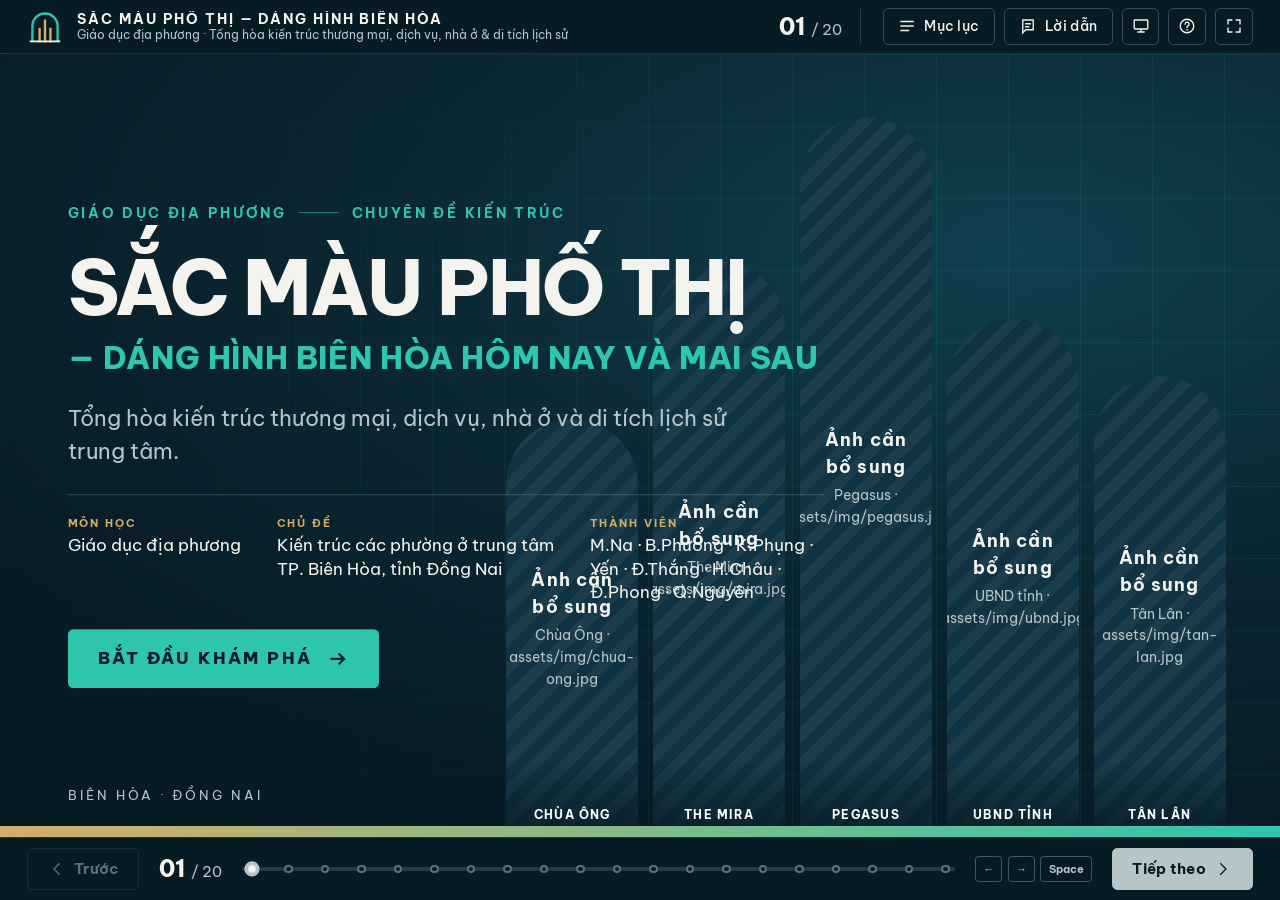
==== index.html @ 48330ce1 "Add files via upload" ====
<!DOCTYPE html>
<html lang="vi">
<head>
  <meta charset="utf-8">
  <meta name="viewport" content="width=device-width, initial-scale=1, viewport-fit=cover">
  <title>SẮC MÀU PHỐ THỊ — DÁNG HÌNH BIÊN HÒA HÔM NAY VÀ MAI SAU</title>
  <meta name="description" content="Bài thuyết trình môn Giáo dục địa phương: Sắc màu phố thị - Dáng hình Biên Hòa hôm nay và mai sau. Tổng hòa kiến trúc thương mại, dịch vụ, nhà ở và di tích lịch sử trung tâm thành phố Biên Hòa, tỉnh Đồng Nai.">
  <meta name="theme-color" content="#071B25">
  <link rel="icon" href="data:image/svg+xml,%3Csvg xmlns='http://www.w3.org/2000/svg' viewBox='0 0 32 32'%3E%3Crect width='32' height='32' fill='%23071B25'/%3E%3Cpath d='M6 28V15a10 10 0 0 1 20 0v13' fill='none' stroke='%232FC6AE' stroke-width='2.4'/%3E%3Cpath d='M12 28V17M16 28V11M20 28V17' stroke='%23D5AE68' stroke-width='2.4'/%3E%3C/svg%3E">
  <link rel="preconnect" href="https://fonts.googleapis.com">
  <link rel="preconnect" href="https://fonts.gstatic.com" crossorigin>
  <link href="https://fonts.googleapis.com/css2?family=Be+Vietnam+Pro:ital,wght@0,400;0,500;0,700;0,800;1,400;1,500&family=Playfair+Display:ital,wght@0,500;0,700;1,500&display=swap" rel="stylesheet">
  <link rel="stylesheet" href="assets/fonts/fonts.css">
  <link rel="stylesheet" href="style.css">
</head>
<body>

  <!-- ============ 1. THANH ĐIỀU HƯỚNG PHÍA TRÊN ============ -->
  <header class="topbar" id="topbar">
    <div class="brand">
      <svg class="logo" viewBox="0 0 40 40" aria-hidden="true">
        <path d="M6 36V19a14 14 0 0 1 28 0v17" fill="none" stroke="#2FC6AE" stroke-width="2.6"/>
        <path d="M14 36V22M20 36V13M26 36V22" stroke="#D5AE68" stroke-width="2.6" stroke-linecap="square"/>
        <path d="M3 36h34" stroke="#F4F3ED" stroke-width="2"/>
      </svg>
      <div class="brand-text">
        <strong>SẮC MÀU PHỐ THỊ — DÁNG HÌNH BIÊN HÒA</strong>
        <span>Giáo dục địa phương · Tổng hòa kiến trúc thương mại, dịch vụ, nhà ở &amp; di tích lịch sử</span>
      </div>
    </div>
    <div class="top-actions">
      <div class="counter counter-top" aria-hidden="true"><b data-cur>01</b><span>/ <i data-total>20</i></span></div>
      <button class="btn" id="btnToc" type="button" aria-haspopup="dialog" data-tip="Mục lục (T)">
        <svg viewBox="0 0 24 24" aria-hidden="true"><path d="M4 6h16M4 12h16M4 18h10"/></svg><span class="lbl">Mục lục</span>
      </button>
      <button class="btn" id="btnNotes" type="button" aria-pressed="false" data-tip="Lời dẫn thuyết trình (N)">
        <svg viewBox="0 0 24 24" aria-hidden="true"><path d="M5 4h14v13H9l-4 4z"/><path d="M9 9h6M9 13h4"/></svg><span class="lbl">Lời dẫn</span>
      </button>
      <button class="btn icon" id="btnPresenter" type="button" data-tip="Cửa sổ người thuyết trình (P)" aria-label="Mở cửa sổ người thuyết trình">
        <svg viewBox="0 0 24 24" aria-hidden="true"><rect x="3" y="4" width="18" height="12" rx="1"/><path d="M8 20h8M12 16v4"/></svg>
      </button>
      <button class="btn icon" id="btnHelp" type="button" data-tip="Phím tắt (?)" aria-label="Hướng dẫn phím tắt">
        <svg viewBox="0 0 24 24" aria-hidden="true"><circle cx="12" cy="12" r="9"/><path d="M9.5 9.5a2.6 2.6 0 1 1 3.6 2.4c-.8.4-1.1.9-1.1 1.8M12 17v.01"/></svg>
      </button>
      <button class="btn icon primary-ghost" id="btnFs" type="button" data-tip="Toàn màn hình (F)" aria-label="Bật / tắt toàn màn hình">
        <svg class="i-enter" viewBox="0 0 24 24" aria-hidden="true"><path d="M4 9V4h5M20 9V4h-5M4 15v5h5M20 15v5h-5"/></svg>
        <svg class="i-exit" viewBox="0 0 24 24" aria-hidden="true"><path d="M9 4v5H4M15 4v5h5M9 20v-5H4M15 20v-5h5"/></svg>
      </button>
    </div>
  </header>

  <!-- ============ 2. KHU VỰC TRÌNH CHIẾU TRUNG TÂM ============ -->
  <main class="stage-wrap" id="stageWrap">
    <div class="stage" id="stage" aria-live="off"></div>

    <!-- Bảng lời dẫn (thu gọn / mở) -->
    <aside class="notes" id="notes" aria-label="Lời dẫn thuyết trình" aria-hidden="true">
      <div class="notes-head">
        <b>Lời dẫn thuyết trình</b>
        <span class="notes-slide" id="notesSlide"></span>
        <button class="btn icon sm" id="notesClose" type="button" aria-label="Thu gọn lời dẫn" data-tip="Thu gọn (N)">
          <svg viewBox="0 0 24 24" aria-hidden="true"><path d="M6 9l6 6 6-6"/></svg>
        </button>
      </div>
      <div class="notes-body" id="notesBody"></div>
    </aside>

    <div class="toast" id="toast" role="status" aria-live="polite"></div>
  </main>

  <!-- ============ 3. KHU VỰC ĐIỀU KHIỂN ============ -->
  <footer class="controls" id="controls">
    <button class="btn nav" id="btnPrev" type="button" data-tip="Slide trước (←)">
      <svg viewBox="0 0 24 24" aria-hidden="true"><path d="M15 5l-7 7 7 7"/></svg><span class="lbl">Trước</span>
    </button>
    <div class="counter" aria-label="Vị trí slide"><b data-cur>01</b><span>/ <i data-total>20</i></span></div>
    <div class="progress" id="progress" role="progressbar" aria-valuemin="1" aria-valuemax="20" aria-valuenow="1">
      <div class="track"><div class="fill" id="progFill"></div></div>
      <div class="ticks" id="ticks"></div>
    </div>
    <div class="hints" aria-hidden="true">
      <kbd>←</kbd><kbd>→</kbd><kbd>Space</kbd><i></i><kbd>F</kbd><kbd>T</kbd><kbd>N</kbd>
    </div>
    <button class="btn nav primary" id="btnNext" type="button" data-tip="Slide tiếp theo (→ / Space)">
      <span class="lbl">Tiếp theo</span><svg viewBox="0 0 24 24" aria-hidden="true"><path d="M9 5l7 7-7 7"/></svg>
    </button>
  </footer>

  <!-- Mục lục -->
  <div class="overlay" id="tocOverlay" hidden>
    <div class="scrim" data-close></div>
    <nav class="drawer" role="dialog" aria-modal="true" aria-label="Mục lục slide">
      <div class="drawer-head">
        <div><small>Mục lục</small><b>Chọn slide để chuyển ngay</b></div>
        <button class="btn icon" type="button" data-close aria-label="Đóng mục lục"><svg viewBox="0 0 24 24" aria-hidden="true"><path d="M6 6l12 12M18 6L6 18"/></svg></button>
      </div>
      <div class="drawer-body" id="tocBody"></div>
    </nav>
  </div>

  <!-- Hướng dẫn phím tắt -->
  <div class="overlay center" id="helpOverlay" hidden>
    <div class="scrim" data-close></div>
    <div class="modal" role="dialog" aria-modal="true" aria-label="Phím tắt">
      <div class="drawer-head">
        <div><small>Hướng dẫn</small><b>Phím tắt &amp; thao tác</b></div>
        <button class="btn icon" type="button" data-close aria-label="Đóng"><svg viewBox="0 0 24 24" aria-hidden="true"><path d="M6 6l12 12M18 6L6 18"/></svg></button>
      </div>
      <dl class="keys">
        <div><dt><kbd>→</kbd> <kbd>Space</kbd> <kbd>PgDn</kbd></dt><dd>Slide tiếp theo</dd></div>
        <div><dt><kbd>←</kbd> <kbd>PgUp</kbd></dt><dd>Slide trước</dd></div>
        <div><dt><kbd>Home</kbd> / <kbd>End</kbd></dt><dd>Về slide đầu / đến slide cuối</dd></div>
        <div><dt><kbd>F</kbd></dt><dd>Bật / tắt toàn màn hình</dd></div>
        <div><dt><kbd>T</kbd></dt><dd>Mở mục lục</dd></div>
        <div><dt><kbd>N</kbd></dt><dd>Mở / thu gọn lời dẫn thuyết trình</dd></div>
        <div><dt><kbd>P</kbd></dt><dd>Cửa sổ người thuyết trình (màn hình phụ)</dd></div>
        <div><dt><kbd>M</kbd></dt><dd>Bật / tắt chế độ giảm chuyển động</dd></div>
        <div><dt><kbd>?</kbd></dt><dd>Mở bảng này</dd></div>
        <div><dt><kbd>Esc</kbd></dt><dd>Đóng mục lục / hướng dẫn</dd></div>
      </dl>
      <p class="modal-note">Trên điện thoại: vuốt ngang để đổi slide. Các phím tắt không hoạt động khi bạn đang nhập vào ô nhập liệu.</p>
    </div>
  </div>

  <noscript><p style="padding:4rem;color:#F4F3ED">Website trình chiếu cần bật JavaScript để hoạt động.</p></noscript>
  <script src="script.js"></script>
</body>
</html>
---- style.css ----
/* ==========================================================================
   BIÊN HÒA — DẤU ẤN KIẾN TRÚC VÀ THỜI GIAN
   Giao diện & chuyển động. Đơn vị chính: rem. 1rem = 10px ở khung 1920×1080,
   html font-size co giãn theo viewport nên bố cục luôn đồng dạng.
   ========================================================================== */

@import url('assets/fonts/fonts.css');

:root{
  /* Bảng màu */
  --ink:#071B25; --deep:#0B2732; --teal:#2FC6AE; --brass:#D5AE68; --ivory:#F4F3ED; --mist:#B8C5C8;
  --maroon:#7C2D2B; --paper:#EFE6D0;
  /* Chuyển động: thông số dùng chung toàn site */
  --t-hover:180ms; --t-card:420ms; --t-title:560ms;
  --ease-out:cubic-bezier(.22,.8,.24,1);
  --ease-io:cubic-bezier(.65,0,.35,1);
  --ease-soft:cubic-bezier(.3,.7,.2,1);
  --font:'Be Vietnam Pro','Segoe UI',Roboto,'Helvetica Neue',Arial,sans-serif;
  --serif:'Playfair Display',Georgia,'Times New Roman',serif;
  --chrome-ac:var(--teal);
}

*,*::before,*::after{box-sizing:border-box;margin:0;padding:0}
html{font-size:clamp(9px, min(.5208vw, .926vh), 22px);height:100%;background:var(--ink);-webkit-text-size-adjust:100%}
html.m{font-size:clamp(8px,2.6vw,11px)}
body{height:100%;height:100dvh;overflow:hidden;background:var(--ink);color:var(--ivory);font-family:var(--font);
  font-size:2.2rem;line-height:1.5;-webkit-font-smoothing:antialiased;text-rendering:optimizeLegibility;
  display:grid;grid-template-rows:auto minmax(0,1fr) auto}
button{font:inherit;color:inherit;background:none;border:0;cursor:pointer}
ul{list-style:none}
svg{display:block}
:focus-visible{outline:.25rem solid var(--teal);outline-offset:.25rem}
::selection{background:var(--teal);color:var(--ink)}

/* ------------------------------------------------------------------ Nút */
.btn{display:inline-flex;align-items:center;gap:.9rem;height:4.2rem;padding:0 1.6rem;border:1px solid rgba(184,197,200,.28);
  border-radius:.6rem;font-size:1.6rem;font-weight:500;letter-spacing:.02em;position:relative;
  transition:background var(--t-hover) ease,border-color var(--t-hover) ease,color var(--t-hover) ease,transform var(--t-hover) var(--ease-out)}
.btn svg{width:2rem;height:2rem;fill:none;stroke:currentColor;stroke-width:1.8;stroke-linecap:square;stroke-linejoin:miter}
.btn:hover{background:rgba(47,198,174,.14);border-color:var(--teal);color:#fff}
.btn:active{transform:translateY(.1rem) scale(.98)}
.btn.icon{width:4.2rem;padding:0;justify-content:center}
.btn.sm{height:3.4rem;width:3.4rem}
.btn[aria-pressed="true"]{background:rgba(47,198,174,.2);border-color:var(--teal);color:#fff}
.btn.nav{height:4.6rem;padding:0 2.2rem;font-weight:700;font-size:1.7rem}
.btn.primary{background:var(--chrome-ac);border-color:var(--chrome-ac);color:var(--ink)}
.btn.primary:hover{background:#fff;border-color:#fff;color:var(--ink)}
.btn[aria-disabled="true"]{opacity:.38;pointer-events:none}
/* Tooltip */
.btn[data-tip]::after{content:attr(data-tip);position:absolute;z-index:60;left:50%;top:calc(100% + .9rem);transform:translate(-50%,.4rem);
  white-space:nowrap;padding:.6rem 1.1rem;border-radius:.4rem;background:var(--ivory);color:var(--ink);font-size:1.3rem;font-weight:500;
  opacity:0;pointer-events:none;transition:opacity var(--t-hover) ease,transform var(--t-hover) var(--ease-out)}
.btn[data-tip]:hover::after,.btn[data-tip]:focus-visible::after{opacity:1;transform:translate(-50%,0);transition-delay:.35s}
.controls .btn[data-tip]::after{top:auto;bottom:calc(100% + .9rem)}
.btn:active::after{opacity:0}

/* ------------------------------------------------------------ Top bar */
.topbar{display:flex;align-items:center;justify-content:space-between;gap:2rem;height:6rem;padding:0 3rem;position:relative;z-index:30;
  background:var(--ink);border-bottom:1px solid rgba(184,197,200,.14)}
.brand{display:flex;align-items:center;gap:1.6rem;min-width:0}
.logo{width:4rem;height:4rem;flex:none}
.brand-text{display:flex;flex-direction:column;min-width:0;line-height:1.25}
.brand-text strong{font-size:1.5rem;letter-spacing:.14em;font-weight:700;white-space:nowrap;overflow:hidden;text-overflow:ellipsis}
.brand-text span{font-size:1.3rem;color:var(--mist);white-space:nowrap;overflow:hidden;text-overflow:ellipsis}
.top-actions{display:flex;align-items:center;gap:1rem;flex:none}
.counter{display:flex;align-items:baseline;gap:.6rem;font-variant-numeric:tabular-nums;font-size:1.7rem;color:var(--mist)}
.counter b{font-size:2.6rem;font-weight:800;color:var(--ivory);letter-spacing:.02em}
.counter i{font-style:normal}
.counter-top{margin-right:1.4rem;padding-right:2rem;border-right:1px solid rgba(184,197,200,.2)}
.i-exit{display:none}
body.fs .i-exit{display:block}
body.fs .i-enter{display:none}

/* ---------------------------------------------------------- Controls */
.controls{display:flex;align-items:center;gap:2.2rem;height:7rem;padding:0 3rem;position:relative;z-index:30;
  background:var(--ink);border-top:1px solid rgba(184,197,200,.14);--ac:var(--chrome-ac)}
.controls .counter-top{display:none}
.progress{position:relative;flex:1;height:100%;display:flex;align-items:center;min-width:0}
.track{position:absolute;left:0;right:0;top:50%;height:.4rem;margin-top:-.2rem;background:rgba(184,197,200,.18);border-radius:.2rem;overflow:hidden}
.fill{position:absolute;inset:0;background:var(--chrome-ac);transform:scaleX(0);transform-origin:left;transition:transform .6s var(--ease-out),background-color .4s ease}
.ticks{position:absolute;left:0;right:0;top:0;bottom:0;display:flex;justify-content:space-between;align-items:center}
.tick{position:relative;width:2.2rem;height:100%;display:flex;align-items:center;justify-content:center;flex:none}
.tick::before{content:"";width:.9rem;height:.9rem;border-radius:50%;background:var(--ink);border:2px solid rgba(184,197,200,.5);
  transition:transform var(--t-hover) var(--ease-out),background var(--t-hover),border-color var(--t-hover)}
.tick:hover::before{transform:scale(1.5);border-color:var(--teal)}
.tick.done::before{background:var(--tc,var(--teal));border-color:var(--tc,var(--teal))}
.tick.on::before{transform:scale(1.9);background:var(--ivory);border-color:var(--tc,var(--teal))}
.tick::after{content:attr(data-title);position:absolute;bottom:calc(50% + 1.6rem);left:50%;transform:translate(-50%,.4rem);white-space:nowrap;
  padding:.5rem 1rem;border-radius:.4rem;background:var(--ivory);color:var(--ink);font-size:1.3rem;font-weight:500;opacity:0;pointer-events:none;
  transition:opacity var(--t-hover),transform var(--t-hover) var(--ease-out);z-index:5}
.tick:hover::after,.tick:focus-visible::after{opacity:1;transform:translate(-50%,0)}
.tick:first-child::after{left:0;transform:translate(0,.4rem)} .tick:first-child:hover::after{transform:none}
.tick:last-child::after{left:auto;right:0;transform:translate(0,.4rem)} .tick:last-child:hover::after{transform:none}
.hints{display:flex;gap:.6rem;align-items:center;color:var(--mist);flex:none}
.hints i{width:1px;height:2rem;background:rgba(184,197,200,.3);margin:0 .6rem}
kbd{display:inline-flex;align-items:center;justify-content:center;min-width:2.8rem;height:2.8rem;padding:0 .8rem;border:1px solid rgba(184,197,200,.35);
  border-bottom-width:.2rem;border-radius:.4rem;font-family:var(--font);font-size:1.2rem;font-weight:700;color:var(--mist)}

/* ------------------------------------------------------------- Stage */
.stage-wrap{position:relative;min-height:0;overflow:hidden;background:var(--ink)}
.stage{position:absolute;inset:0;overflow:hidden;background:var(--ink)}
body.fs{grid-template-rows:minmax(0,1fr)}
body.fs .topbar,body.fs .controls{position:fixed;left:0;right:0;background:rgba(7,27,37,.95);backdrop-filter:blur(8px);transition:transform .35s var(--ease-out),opacity .3s ease;z-index:90}
body.fs .topbar{top:0;transform:translateY(-100%);opacity:0;pointer-events:none}
body.fs .controls{bottom:0;transform:translateY(100%);opacity:0;pointer-events:none}
body.fs .topbar:hover,body.fs.peek-top .topbar{transform:translateY(0);opacity:1;pointer-events:auto}
body.fs .controls:hover,body.fs.peek-bottom .controls{transform:translateY(0);opacity:1;pointer-events:auto}
body.fs .stage-wrap{grid-row:1}

/* ------------------------------------------------------------- Slide */
.slide{position:absolute;inset:0;visibility:hidden;pointer-events:none;overflow:hidden;display:flex;flex-direction:column;
  padding:5.2rem 7rem 5.6rem;color:var(--fg);background:var(--bg);contain:layout paint;isolation:isolate;
  --fg:var(--ivory);--soft:var(--mist);--card:rgba(244,243,237,.06);--line:rgba(184,197,200,.2);--bg:var(--ink);--ac:var(--teal)}
.slide.is-active{visibility:visible;pointer-events:auto}
.slide.is-moving{will-change:transform,opacity}
.slide>*{position:relative;z-index:1}

/* Hai chủ đề nền */
.theme-m{--bg:linear-gradient(158deg,#0d2e3b 0%,#0B2732 38%,#071B25 100%)}
.theme-m::before{content:"";position:absolute;inset:0;z-index:0;pointer-events:none;opacity:.55;
  background-image:linear-gradient(rgba(47,198,174,.055) 1px,transparent 1px),linear-gradient(90deg,rgba(47,198,174,.055) 1px,transparent 1px);
  background-size:8rem 8rem;-webkit-mask-image:linear-gradient(180deg,transparent,#000 40%,transparent);mask-image:linear-gradient(180deg,transparent,#000 40%,transparent)}
.theme-h{--fg:#14232B;--soft:#4D5C62;--card:rgba(124,45,43,.06);--line:rgba(124,45,43,.28);--bg:linear-gradient(160deg,#F4F3ED 0%,#EFE6D0 60%,#E6D8B8 100%);--ac:var(--maroon);--ac2:#A47A2E}
.theme-h::before{content:"";position:absolute;inset:2.4rem;z-index:0;pointer-events:none;border:1px solid rgba(164,122,46,.55);outline:1px solid rgba(164,122,46,.3);outline-offset:.7rem}

.ghost{position:absolute!important;right:4rem;bottom:-5rem;z-index:0!important;font-size:42rem;font-weight:800;line-height:1;letter-spacing:-.04em;
  color:transparent;-webkit-text-stroke:1px rgba(244,243,237,.07);pointer-events:none;user-select:none}
.theme-h .ghost{-webkit-text-stroke:1px rgba(124,45,43,.12)}

/* Chữ */
.eyebrow{display:flex;align-items:center;gap:1.4rem;font-size:1.5rem;font-weight:700;letter-spacing:.2em;text-transform:uppercase;color:var(--ac)}
.theme-h .eyebrow{color:var(--maroon)}
.eyebrow .idx{display:inline-flex;align-items:center;justify-content:center;height:3rem;padding:0 1.1rem;background:var(--ac);color:var(--ink);font-size:1.4rem;letter-spacing:.08em;border-radius:.3rem}
.theme-h .eyebrow .idx{color:#fff}
.eyebrow i{width:4.4rem;height:1px;background:currentColor;opacity:.6}
.title{font-size:6.4rem;line-height:1.04;font-weight:800;letter-spacing:-.022em;text-wrap:balance}
.title.sm{font-size:5.4rem}
.addr{display:flex;gap:1rem;align-items:flex-start;font-size:1.9rem;line-height:1.45;color:var(--soft);max-width:70rem}
.addr svg{width:2.2rem;height:2.2rem;flex:none;margin-top:.3rem;fill:none;stroke:var(--ac);stroke-width:1.8}
.theme-h .addr svg{stroke:var(--ac2)}
.lead{font-size:2.3rem;line-height:1.55;color:var(--soft)}
.head{display:flex;flex-direction:column;gap:1.6rem}

/* Ảnh */
.ph{position:relative;overflow:hidden;border-radius:.6rem;background:#0f3342;margin:0;min-height:0}
.theme-h .ph{background:#d8cba8}
.ph img{position:absolute;inset:0;width:100%;height:100%;object-fit:cover;object-position:var(--fp,50% 50%);opacity:0;transition:opacity .5s ease;user-select:none}
.ph img.ready{opacity:1}
.ph-tag{position:absolute;left:1.6rem;top:1.6rem;padding:.6rem 1.2rem;background:rgba(7,27,37,.82);color:var(--ivory);font-size:1.3rem;font-weight:700;letter-spacing:.14em;text-transform:uppercase;border-radius:.3rem;border-left:.3rem solid var(--ac)}
.ph figcaption{position:absolute;left:0;right:0;bottom:0;padding:3rem 1.8rem 1.3rem;font-size:1.4rem;color:#fff;
  background:linear-gradient(to top,rgba(7,27,37,.78),rgba(7,27,37,0))}
.ph-fb{display:none;position:absolute;inset:0;align-items:center;justify-content:center;flex-direction:column;gap:.6rem;text-align:center;padding:2rem;
  background:repeating-linear-gradient(135deg,rgba(184,197,200,.07) 0 1.2rem,transparent 1.2rem 2.4rem),#0f3342;color:var(--mist);font-size:1.6rem}
.ph-fb b{color:var(--ivory);font-size:2rem;letter-spacing:.06em}
.ph.is-missing .ph-fb{display:flex}
.ph.is-missing img{display:none}
.slide.enter .ph.kb img{animation:kb 2.8s var(--ease-out) both}
.slide.enter .ph.kb-slow img{animation:kb 3.6s var(--ease-soft) both}

/* Thẻ & thành phần */
.card{background:var(--card);border:1px solid var(--line);border-radius:.8rem;padding:1.8rem 2.2rem}
.card h4,.step h4,.k{font-size:1.3rem;font-weight:700;letter-spacing:.16em;text-transform:uppercase;color:var(--ac);margin-bottom:.7rem}
.theme-h .card h4,.theme-h .step h4,.theme-h .k{color:var(--maroon)}
.card p{font-size:1.9rem;line-height:1.5}
.card.glass{background:rgba(7,27,37,.86);border-color:rgba(184,197,200,.22);color:var(--ivory)}
.io{display:grid;grid-template-columns:1fr 1fr;gap:1.6rem}
.io .card{border-top:.3rem solid var(--ac)}
.io .card h4{display:flex;align-items:center;gap:.8rem}

.rail{display:flex;flex-direction:column;gap:2rem;position:relative;padding-left:3.4rem}
.rail::before{content:"";position:absolute;left:.65rem;top:.6rem;bottom:.6rem;width:2px;background:linear-gradient(to bottom,var(--ac),transparent);transform-origin:top}
.step{position:relative}
.step::before{content:"";position:absolute;left:-3.4rem;top:.3rem;width:1.4rem;height:1.4rem;border-radius:50%;background:var(--bg-dot,var(--ink));border:.3rem solid var(--ac)}
.theme-h .step::before{--bg-dot:#F4F3ED}
.step p{font-size:2rem;line-height:1.5}
.chips{display:flex;flex-wrap:wrap;gap:.8rem}
.chip{display:inline-flex;align-items:center;padding:.5rem 1.3rem;border:1px solid var(--ac);border-radius:10rem;font-size:1.7rem;font-weight:500;color:var(--fg);background:transparent}
.theme-m .chip{background:rgba(47,198,174,.07)}
.uli li{position:relative;padding-left:2.2rem;font-size:1.9rem;line-height:1.45;margin-top:.5rem}
.uli li::before{content:"";position:absolute;left:0;top:1.05rem;width:1rem;height:2px;background:var(--ac)}
.quote{font-family:var(--serif);font-style:italic;font-weight:500;font-size:2.6rem;line-height:1.4;color:var(--fg)}
.meaning{display:flex;gap:1.6rem;padding:1.8rem 2.2rem;background:var(--card);border-left:.4rem solid var(--ac);border-radius:0 .6rem .6rem 0}
.meaning .k{margin:0 0 .5rem}
.meaning p{font-size:2rem;line-height:1.5}

.dates{display:grid;grid-auto-flow:column;grid-auto-columns:minmax(0,1fr);gap:2.4rem;position:relative;padding-top:2.8rem}
.dates .dline{position:absolute;top:.6rem;left:.7rem;right:0;height:2px;background:linear-gradient(90deg,var(--ac),var(--line) 85%);transform-origin:left}
.date{position:relative}
.date::before{content:"";position:absolute;left:0;top:-2.8rem;width:1.4rem;height:1.4rem;border-radius:50%;background:var(--ac);box-shadow:0 0 0 .5rem rgba(47,198,174,.18)}
.theme-h .date::before{box-shadow:0 0 0 .5rem rgba(124,45,43,.14)}
.date b{display:block;font-size:3.8rem;font-weight:800;line-height:1.1;color:var(--ac);letter-spacing:-.01em}
.theme-h .date b{color:var(--maroon)}
.date span{display:block;margin-top:.5rem;font-size:1.8rem;line-height:1.4;color:var(--soft)}
.date.long b{font-size:3.2rem}
.stat{display:flex;align-items:baseline;gap:1.2rem}
.stat b{font-size:9.6rem;font-weight:800;line-height:.95;color:var(--ac);letter-spacing:-.03em}
.stat span{font-size:2.1rem;line-height:1.35;color:var(--soft);max-width:26rem}

/* ====================================================== Bố cục: SPLIT */
.l-split{flex:1;min-height:0;display:grid;grid-template-columns:minmax(0,1.08fr) minmax(0,1fr);gap:5rem}
.l-split.flip{grid-template-columns:minmax(0,1fr) minmax(0,1.08fr)}
.l-split.flip .visual{order:2}
.visual{display:flex;flex-direction:column;gap:1.8rem;min-height:0}
.visual .ph.main{flex:1}
.info{display:flex;flex-direction:column;gap:2.6rem;justify-content:center;min-height:0}
.info .title{font-size:5.8rem}

/* ====================================================== Bố cục: DUAL */
.l-dual{flex:1;min-height:0;display:grid;grid-template-rows:auto minmax(0,1fr) auto;gap:2.4rem}
.dual-head{display:grid;grid-template-columns:minmax(0,1fr) auto;gap:4rem;align-items:end}
.dual-head .dates{min-width:52rem}
.dual-photos{display:grid;grid-template-columns:1fr 1fr;gap:2rem;min-height:0}
.dual-photos .ph{height:100%}
.cols{display:grid;grid-auto-flow:column;grid-auto-columns:minmax(0,1fr);gap:2.2rem}
.cols .step{padding-top:1.6rem;border-top:2px solid var(--line)}
.cols .step::before{display:none}
.cols .step::after{content:"";position:absolute;left:0;top:-2px;width:5rem;height:2px;background:var(--ac)}
.cols .step p,.cols .uli li{font-size:1.8rem}
.badge{position:absolute;right:1.6rem;bottom:1.6rem;z-index:2;display:flex;align-items:baseline;gap:.8rem;padding:1rem 1.8rem;background:rgba(7,27,37,.88);border-left:.4rem solid var(--ac);color:var(--ivory);border-radius:.3rem}
.badge b{font-size:4.4rem;font-weight:800;line-height:1;color:var(--ac)}
.badge span{font-size:1.7rem;font-weight:500}

/* ====================================================== Bố cục: FULL */
.l-full{padding:0}
.l-full .bgphoto{position:absolute!important;inset:0;z-index:0!important;border-radius:0;background:#0b2732}
.l-full .bgphoto::after{content:"";position:absolute;inset:0;background:linear-gradient(90deg,rgba(7,27,37,.94) 0%,rgba(7,27,37,.82) 34%,rgba(7,27,37,.18) 68%,rgba(7,27,37,.05) 100%)}
.full-grid{flex:1;min-height:0;display:grid;grid-template-columns:70rem minmax(0,1fr);gap:5rem;padding:5.2rem 7rem 5.6rem}
.full-main{display:flex;flex-direction:column;gap:2.4rem;justify-content:center;min-height:0}
.full-side{display:flex;flex-direction:column;justify-content:flex-end;gap:1.6rem;min-height:0}
.full-side .io{grid-template-columns:1fr 1fr}
.full-side .credit,.credit{font-size:1.3rem;color:rgba(244,243,237,.7);align-self:flex-end;background:rgba(7,27,37,.6);padding:.4rem 1rem;border-radius:.3rem}

/* ================================================= Bố cục: DI SẢN */
.l-her{flex:1;min-height:0;display:grid;grid-template-columns:minmax(0,.9fr) minmax(0,1.1fr);gap:6rem;padding:1rem 3rem 0}
.arch{position:relative;min-height:0;display:flex}
.arch::before{content:"";position:absolute;inset:-1.6rem 1.8rem 1.8rem -1.8rem;border:1px solid rgba(164,122,46,.8);border-radius:40rem 40rem 0 0;z-index:0}
.arch .ph{flex:1;border-radius:40rem 40rem 0 0;box-shadow:1.4rem 1.4rem 0 rgba(124,45,43,.9);z-index:1}
.seal{position:absolute;right:-2.4rem;bottom:5rem;z-index:3;width:15rem;height:15rem;border-radius:50%;background:var(--maroon);color:#F4F3ED;display:flex;flex-direction:column;align-items:center;justify-content:center;text-align:center;
  border:.5rem double rgba(244,243,237,.8);box-shadow:0 .8rem 2rem rgba(20,35,43,.25)}
.seal small{font-size:1.15rem;font-weight:700;letter-spacing:.1em;line-height:1.3;text-transform:uppercase;padding:0 1.2rem}
.seal b{font-size:3.6rem;font-weight:800;line-height:1.1;color:#E8C98C}
.her-info{display:flex;flex-direction:column;gap:2.4rem;justify-content:center;min-height:0}
.her-info .title{color:var(--maroon);font-size:6.2rem}
.her-info .quote{font-size:2.8rem;color:var(--maroon);border-top:1px solid var(--line);padding-top:1.8rem}
.her-info .step::before{background:#F4F3ED}

/* ================================================ Slide: BÌA */
.s-cover{padding:0;--bg:radial-gradient(120% 95% at 80% 25%,#10404f 0%,#0B2732 42%,#071B25 80%)}
.s-cover .bp{position:absolute;inset:0;z-index:0;background-image:linear-gradient(rgba(47,198,174,.08) 1px,transparent 1px),linear-gradient(90deg,rgba(47,198,174,.08) 1px,transparent 1px);
  background-size:8rem 8rem;-webkit-mask-image:linear-gradient(90deg,transparent 10%,#000 70%);mask-image:linear-gradient(90deg,transparent 10%,#000 70%)}
.cover-text{position:absolute;left:7.5rem;top:50%;transform:translateY(-50%);width:92rem;display:flex;flex-direction:column;gap:2.8rem}
.cover-text h1{display:flex;flex-direction:column;gap:1.4rem;font-weight:800;letter-spacing:-.025em}
.cover-text .l1{font-size:8.4rem;line-height:1.05;color:var(--ivory);letter-spacing:-.02em}
.cover-text .l2{font-size:3.4rem;line-height:1.2;letter-spacing:.02em;color:var(--teal)}
.cover-text .sub{font-size:2.4rem;line-height:1.55;color:var(--mist);max-width:76rem}
.cover-meta{display:grid;grid-template-columns:auto auto 1fr;gap:1rem 4rem;padding-top:2.2rem;border-top:1px solid rgba(184,197,200,.25);max-width:84rem}
.cover-meta div{display:flex;flex-direction:column;gap:.4rem}
.cover-meta small{font-size:1.2rem;font-weight:700;letter-spacing:.18em;text-transform:uppercase;color:var(--brass)}
.cover-meta span{font-size:1.9rem;color:var(--ivory);line-height:1.35}
.cta{align-self:flex-start;display:inline-flex;align-items:center;gap:1.6rem;height:6.6rem;padding:0 3.4rem;background:var(--teal);color:var(--ink);font-size:1.9rem;font-weight:800;letter-spacing:.14em;border-radius:.6rem;
  transition:transform var(--t-hover) var(--ease-out),background var(--t-hover)}
.cta svg{width:2.4rem;height:2.4rem;fill:none;stroke:currentColor;stroke-width:2.4;transition:transform .25s var(--ease-out)}
.cta:hover{background:#fff;transform:translateY(-.3rem)} .cta:hover svg{transform:translateX(.6rem)}
.cta:active{transform:translateY(0) scale(.98)}
.slices{position:absolute;right:6rem;top:7rem;bottom:0;width:80rem;display:flex;align-items:flex-end;gap:1.6rem;z-index:1}
.slice{flex:1;position:relative;height:var(--h);border-radius:20rem 20rem 0 0;overflow:hidden;background:#0f3342}
.slice .ph{position:absolute;inset:0;border-radius:inherit}
.slice figcaption{position:absolute;left:0;right:0;bottom:0;text-align:center;padding:5rem .6rem 1.4rem;font-size:1.35rem;font-weight:700;letter-spacing:.1em;text-transform:uppercase;color:#fff;
  background:linear-gradient(to top,rgba(7,27,37,.85),transparent);z-index:2}
.cover-ground{position:absolute;left:0;right:0;bottom:0;height:1.2rem;background:linear-gradient(90deg,var(--brass),var(--teal));z-index:2;transform-origin:left}
.cover-loc{position:absolute;left:7.5rem;bottom:3.6rem;font-size:1.4rem;letter-spacing:.24em;text-transform:uppercase;color:var(--mist)}

/* ============================================== Slide: TỔNG QUAN */
.ov-top{display:flex;justify-content:space-between;align-items:flex-end;gap:6rem;margin-bottom:3rem}
.ov-top .title{max-width:90rem}
.ov-top .lead{max-width:66rem;font-size:2rem}
.ov-grid{flex:1;min-height:0;display:grid;grid-template-columns:repeat(4,minmax(0,1fr));gap:2.2rem}
.ov-col{display:flex;flex-direction:column;min-height:0;background:var(--card);border:1px solid var(--line);border-top:.6rem solid var(--gc);padding:2.4rem 2.2rem;gap:1.6rem}
.ov-col header{display:flex;flex-direction:column;gap:.6rem}
.ov-col header b{font-size:1.3rem;font-weight:700;letter-spacing:.18em;color:var(--gc);text-transform:uppercase}
.ov-col header h3{font-size:2.7rem;line-height:1.2;font-weight:800}
.ov-col header p{font-size:1.6rem;line-height:1.45;color:var(--soft)}
.ov-list{display:flex;flex-direction:column;gap:1.2rem;min-height:0}
.ov-item{display:flex;align-items:center;gap:1.4rem;text-align:left;padding:.6rem;margin:-.6rem;border-radius:.6rem;transition:background var(--t-hover),transform var(--t-hover) var(--ease-out)}
.ov-item:hover{background:rgba(244,243,237,.08);transform:translateX(.5rem)}
.ov-item .th{position:relative;width:11rem;height:6.8rem;flex:none;border-radius:.4rem;overflow:hidden;background:#0f3342}
.ov-item .th img{width:100%;height:100%;object-fit:cover;opacity:0;transition:opacity .4s}
.ov-item .th img.ready{opacity:1}
.ov-item span{font-size:2rem;font-weight:500;line-height:1.25}
.ov-item small{display:block;font-size:1.4rem;color:var(--soft);font-weight:400;margin-top:.2rem}

/* =================================================== Slide: UBND (2) */
.l-roles{flex:1;min-height:0;display:grid;grid-template-columns:minmax(0,1fr) minmax(0,1.05fr);gap:6rem}
.roles-left{display:flex;flex-direction:column;gap:3rem;justify-content:center;min-height:0}
.roles-left .ph{height:26rem;flex:none}
.roles-left .quote{font-size:3rem}
.fn-list{display:flex;flex-direction:column;gap:2rem;justify-content:center}
.fn-card{display:grid;grid-template-columns:8rem 1fr;gap:2.4rem;padding:3rem;background:var(--card);border:1px solid var(--line);border-left:.6rem solid var(--ac);border-radius:.6rem}
.fn-card em{font-style:normal;font-size:6.4rem;font-weight:800;line-height:1;color:var(--ac);opacity:.9}
.fn-card h4{font-size:2.8rem;font-weight:800;letter-spacing:0;text-transform:none;color:var(--fg);margin-bottom:.8rem}
.fn-card p{font-size:2.1rem;line-height:1.55;color:var(--soft)}
.role-line{font-size:2.2rem;line-height:1.5;color:var(--soft);max-width:70rem}
.role-line b{color:var(--fg)}

/* ================================================ Slide: DÒNG THỜI GIAN */
.tl-wrap{flex:1;min-height:0;position:relative;display:flex;flex-direction:column}
.tl{position:relative;flex:1;min-height:0;display:grid;grid-template-columns:repeat(13,minmax(0,1fr));padding:0 3.2rem}
.ev:first-child .evc{left:0;transform:none}

.ev:last-child .evc{left:auto;right:0;transform:none}
.tl-axis{position:absolute;left:0;right:0;top:50%;height:3px;margin-top:-1.5px;background:linear-gradient(90deg,var(--brass),var(--teal) 60%,var(--teal));transform-origin:left}
.ev{position:relative;display:block;text-align:left;min-height:0}
.ev .dot{position:absolute;left:50%;top:50%;width:1.8rem;height:1.8rem;margin:-.9rem 0 0 -.9rem;border-radius:50%;background:var(--ink);border:.4rem solid var(--gc);z-index:2;transition:transform var(--t-hover) var(--ease-out),background var(--t-hover)}
.ev .stem{position:absolute;left:50%;width:2px;background:var(--gc);opacity:.7}
.ev.up .stem{bottom:50%;height:2.2rem;margin-bottom:.9rem}
.ev.down .stem{top:50%;height:2.2rem;margin-top:.9rem}
.ev .evc{position:absolute;left:50%;width:17rem;transform:translateX(-50%);padding:.9rem 1.1rem;background:var(--card);border:1px solid var(--line);border-top:.3rem solid var(--gc);border-radius:.5rem;
  transition:background var(--t-hover),transform var(--t-hover) var(--ease-out);box-shadow:0 .4rem 1.6rem rgba(0,0,0,.25)}
.ev.up .evc{bottom:calc(50% + 3.4rem)} .ev.down .evc{top:calc(50% + 3.4rem)}
.ev .evc b{display:block;font-size:2.1rem;font-weight:800;line-height:1.15;color:var(--gc)}
.ev .evc b.sm{font-size:1.8rem}
.ev .evc span{display:block;margin-top:.3rem;font-size:1.45rem;line-height:1.35;color:var(--fg)}
.ev:hover .dot{background:var(--gc);transform:scale(1.35)}
.ev:hover .evc{background:rgba(244,243,237,.12)}
.tl-legend{display:flex;gap:3rem;flex-wrap:wrap;font-size:1.5rem;color:var(--soft);margin-top:1rem}
.tl-legend i{display:inline-block;width:1.2rem;height:1.2rem;border-radius:50%;margin-right:.8rem;background:var(--gc)}

/* =================================================== Slide: SO SÁNH */
.cmp{flex:1;min-height:0;display:flex;flex-direction:column;gap:1.4rem;margin-top:2.4rem}
.cmp-head,.cmp-row{display:grid;grid-template-columns:30rem minmax(0,1fr) minmax(0,1.25fr) minmax(0,1.1fr);gap:2.6rem;align-items:start}
.cmp-head{padding:0 2.6rem 0 3.2rem;font-size:1.3rem;font-weight:700;letter-spacing:.18em;text-transform:uppercase;color:var(--brass)}
.cmp-row{flex:1;min-height:0;position:relative;padding:1.6rem 2.6rem 1.6rem 3.2rem;background:var(--card);border:1px solid var(--line);border-left:.7rem solid var(--gc);border-radius:.4rem;text-align:left;
  transition:background var(--t-hover),transform var(--t-hover) var(--ease-out)}
.cmp-row:hover{background:rgba(244,243,237,.11);transform:translateX(.5rem)}
.cmp-row h3{font-size:2.3rem;line-height:1.2;font-weight:800}
.cmp-row h3 small{display:block;margin-top:.6rem;font-size:1.4rem;font-weight:700;letter-spacing:.14em;text-transform:uppercase;color:var(--gc)}
.cmp-row p{font-size:1.7rem;line-height:1.42;color:var(--fg)}
.cmp-row .nm{font-size:1.5rem;color:var(--soft);margin-top:.6rem;line-height:1.35}
.cmp-note{font-size:1.4rem;color:var(--soft);margin-top:.4rem}

/* ================================================ Slide: KẾT LUẬN */
.s-end{--bg:radial-gradient(110% 90% at 50% 100%,#124452 0%,#0B2732 50%,#071B25 90%)}
.end-arches{position:absolute!important;left:0;right:0;bottom:0;height:34%;z-index:0!important;display:flex;align-items:flex-end;justify-content:center;gap:2rem;padding:0 6rem;opacity:.9}
.end-arches i{flex:1;max-width:16rem;height:var(--h);border:1px solid rgba(213,174,104,.55);border-bottom:0;border-radius:20rem 20rem 0 0;background:linear-gradient(to top,rgba(47,198,174,.16),rgba(47,198,174,0))}
.end-wrap{flex:1;min-height:0;display:flex;flex-direction:column;justify-content:center;align-items:center;text-align:center;gap:3rem;padding-bottom:6rem}
.end-wrap .title{font-size:6.8rem;max-width:140rem}
.pillars{display:grid;grid-template-columns:repeat(3,minmax(0,1fr));gap:2.4rem;text-align:left;max-width:150rem;width:100%}
.pillar{padding:2.4rem 2.8rem;background:rgba(7,27,37,.78);border:1px solid var(--line);border-top:.4rem solid var(--bc)}
.pillar b{display:block;font-size:2.6rem;font-weight:800;margin-bottom:.8rem;color:var(--bc)}
.pillar p{font-size:1.9rem;line-height:1.5;color:var(--ivory)}
.end-quote{font-family:var(--serif);font-style:italic;font-size:2.8rem;color:var(--brass)}
.thanks{font-size:3.4rem;font-weight:800;letter-spacing:.12em;color:var(--ivory);padding:1.6rem 4rem;border-top:1px solid var(--brass);border-bottom:1px solid var(--brass)}

/* ================================================== Lớp phủ: Mục lục */
.overlay{position:fixed;inset:0;z-index:80;display:flex}
.overlay[hidden]{display:none}
.scrim{position:absolute;inset:0;background:rgba(3,12,17,.72);animation:fadein .25s ease both}
.drawer{position:relative;width:min(52rem,92vw);height:100%;background:var(--deep);border-right:1px solid rgba(184,197,200,.2);display:flex;flex-direction:column;animation:drawerin .4s var(--ease-out) both}
.drawer-head{display:flex;justify-content:space-between;align-items:center;gap:2rem;padding:2.4rem 2.8rem;border-bottom:1px solid rgba(184,197,200,.16)}
.drawer-head small{display:block;font-size:1.3rem;letter-spacing:.2em;text-transform:uppercase;color:var(--brass);font-weight:700}
.drawer-head b{font-size:2.2rem}
.drawer-body{flex:1;overflow-y:auto;padding:1.6rem 2rem 3rem;scrollbar-width:thin;scrollbar-color:rgba(184,197,200,.3) transparent}
.toc-group{margin-top:1.6rem}
.toc-group h5{display:flex;align-items:center;gap:1rem;font-size:1.3rem;letter-spacing:.18em;text-transform:uppercase;color:var(--gc);padding:.8rem .8rem;font-weight:700}
.toc-group h5::before{content:"";width:1rem;height:1rem;background:var(--gc);border-radius:50%}
.toc-item{display:flex;align-items:center;gap:1.4rem;width:100%;text-align:left;padding:.8rem;border-radius:.6rem;border:1px solid transparent;transition:background var(--t-hover),border-color var(--t-hover)}
.toc-item:hover{background:rgba(244,243,237,.07)}
.toc-item.on{background:rgba(47,198,174,.12);border-color:var(--gc)}
.toc-item .n{width:3rem;font-size:1.5rem;font-weight:700;color:var(--mist);font-variant-numeric:tabular-nums}
.toc-item .th{width:9.6rem;height:5.4rem;border-radius:.4rem;background:#0f3342 center/cover no-repeat;flex:none;overflow:hidden}
.toc-item .th img{width:100%;height:100%;object-fit:cover}
.toc-item .th.empty{display:flex;align-items:center;justify-content:center;font-size:1.2rem;color:var(--mist);letter-spacing:.1em;text-transform:uppercase;border:1px dashed rgba(184,197,200,.3)}
.toc-item span{font-size:1.8rem;line-height:1.3;font-weight:500}
.overlay.center{align-items:center;justify-content:center}
.modal{position:relative;width:min(78rem,92vw);max-height:92vh;overflow:auto;background:var(--deep);border:1px solid rgba(184,197,200,.22);border-radius:.8rem;animation:popin .35s var(--ease-out) both}
.keys{padding:1rem 2.8rem}
.keys>div{display:grid;grid-template-columns:20rem 1fr;gap:2rem;align-items:center;padding:1.1rem 0;border-bottom:1px solid rgba(184,197,200,.12)}
.keys dt{display:flex;gap:.5rem;flex-wrap:wrap;color:var(--mist);font-size:1.4rem}
.keys dd{font-size:1.8rem}
.modal-note{padding:1.6rem 2.8rem 2.6rem;font-size:1.5rem;color:var(--mist)}

/* ================================================= Bảng lời dẫn + toast */
.notes{position:absolute;left:3rem;right:3rem;bottom:2rem;z-index:40;max-height:56%;display:flex;flex-direction:column;background:rgba(7,27,37,.97);border:1px solid rgba(47,198,174,.5);border-radius:.8rem;
  transform:translateY(calc(100% + 3rem));visibility:hidden;transition:transform .5s var(--ease-out),visibility 0s linear .5s;box-shadow:0 1rem 4rem rgba(0,0,0,.45)}
body.notes-open .notes{transform:none;visibility:visible;transition:transform .5s var(--ease-out),visibility 0s}
.notes-head{display:flex;align-items:center;gap:1.6rem;padding:1.2rem 1.6rem 1.2rem 2.4rem;border-bottom:1px solid rgba(184,197,200,.18)}
.notes-head b{font-size:1.4rem;letter-spacing:.18em;text-transform:uppercase;color:var(--teal)}
.notes-slide{flex:1;font-size:1.5rem;color:var(--mist);white-space:nowrap;overflow:hidden;text-overflow:ellipsis}
.notes-body{overflow-y:auto;padding:1.8rem 2.4rem 2.2rem;display:grid;grid-template-columns:1fr 1.3fr 1fr;gap:3rem;scrollbar-width:thin}
.notes-body h6{font-size:1.25rem;letter-spacing:.18em;text-transform:uppercase;color:var(--brass);margin-bottom:.8rem}
.notes-body p,.notes-body li{font-size:1.7rem;line-height:1.55;color:var(--ivory)}
.notes-body li{position:relative;padding-left:1.8rem;margin-top:.5rem}
.notes-body li::before{content:"";position:absolute;left:0;top:1.1rem;width:.9rem;height:2px;background:var(--teal)}
.toast{position:absolute;left:50%;bottom:3rem;z-index:70;transform:translate(-50%,2rem);padding:1.1rem 2.2rem;border-radius:.6rem;background:var(--ivory);color:var(--ink);font-size:1.7rem;font-weight:500;opacity:0;pointer-events:none;transition:opacity .3s ease,transform .4s var(--ease-out)}
.toast.show{opacity:1;transform:translate(-50%,0)}

/* ================================================ Hoạt ảnh thành phần ===
   data-a="loại" + --d (độ trễ riêng). --base là độ trễ khởi đầu theo slide,
   giúp ảnh/ tiêu đề đến sau khi chuyển cảnh đã định hình.                  */
.slide:not(.enter) [data-a]{opacity:0}
.slide.enter [data-a]{animation-duration:var(--t,var(--t-title));animation-timing-function:var(--ease-out);animation-fill-mode:both;animation-delay:calc(var(--base,120ms) + var(--d,0ms))}
.slide.enter [data-a="rise"]{animation-name:rise}
.slide.enter [data-a="rise-sm"]{animation-name:rise-sm;animation-duration:var(--t-card)}
.slide.enter [data-a="fade"]{animation-name:fade}
.slide.enter [data-a="mask"]{animation-name:mask-r;animation-duration:900ms;animation-timing-function:var(--ease-io)}
.slide.enter [data-a="mask-up"]{animation-name:mask-u;animation-duration:900ms;animation-timing-function:var(--ease-io)}
.slide.enter [data-a="line"]{animation-name:line-x;animation-duration:900ms;animation-timing-function:var(--ease-io)}
.slide.enter [data-a="linev"]{animation-name:line-y;animation-duration:900ms;animation-timing-function:var(--ease-io)}
.slide.enter [data-a="pop"]{animation-name:pop;animation-duration:var(--t-card)}
.slide.enter [data-a="zoom"]{animation-name:zoomin;animation-duration:1100ms}
.slide.enter .rail::before{animation:line-y 1100ms var(--ease-io) backwards 300ms}
.theme-h{--t:760ms;--t-card:640ms}

@keyframes rise{from{opacity:0;transform:translate3d(0,3.2rem,0)}to{opacity:1;transform:none}}
@keyframes rise-sm{from{opacity:0;transform:translate3d(0,1.8rem,0)}to{opacity:1;transform:none}}
@keyframes fade{from{opacity:0}to{opacity:1}}
@keyframes pop{from{opacity:0;transform:scale(.94)}to{opacity:1;transform:none}}
@keyframes zoomin{from{opacity:0;transform:scale(1.08)}to{opacity:1;transform:none}}
@keyframes mask-r{from{opacity:1;clip-path:inset(0 100% 0 0)}to{opacity:1;clip-path:inset(0 0 0 0)}}
@keyframes mask-u{from{opacity:1;clip-path:inset(100% 0 0 0)}to{opacity:1;clip-path:inset(0 0 0 0)}}
@keyframes line-x{from{opacity:1;transform:scaleX(0)}to{opacity:1;transform:scaleX(1)}}
@keyframes line-y{from{transform:scaleY(0)}to{transform:scaleY(1)}}
@keyframes kb{from{transform:scale(1.07) translate3d(.8%,.5%,0)}to{transform:scale(1) translate3d(0,0,0)}}
@keyframes fadein{from{opacity:0}to{opacity:1}}
@keyframes drawerin{from{transform:translateX(-100%)}to{transform:none}}
@keyframes popin{from{opacity:0;transform:translateY(2rem) scale(.97)}to{opacity:1;transform:none}}

/* ======================================================== Giảm chuyển động */
html.rm .slide.enter [data-a]{animation-name:fade!important;animation-duration:240ms!important;animation-delay:0ms!important}
html.rm .slide.enter .rail::before{animation:none}
html.rm .slide.enter .ph.kb img,html.rm .slide.enter .ph.kb-slow img{animation:none}
html.rm .fill,html.rm .notes,html.rm .scrim,html.rm .drawer,html.rm .modal{transition-duration:.01ms!important;animation-duration:.01ms!important}
@media (prefers-reduced-motion:reduce){
  .slide.enter [data-a]{animation-name:fade!important;animation-duration:240ms!important;animation-delay:0ms!important}
  .slide.enter .rail::before{animation:none}
  .slide.enter .ph.kb img,.slide.enter .ph.kb-slow img{animation:none}
}

/* ======================================================= Màn hình nhỏ hơn */
@media (max-width:1180px) and (min-width:821px){
  .hints{display:none}
  .brand-text span{display:none}
}
@media (max-width:1400px) and (min-width:821px){
  .hints kbd:nth-child(n+4){display:none}
  .hints i{display:none}
}

/* ============================================================ ĐIỆN THOẠI */
html.m body{font-size:1.9rem}
html.m .topbar{height:5.4rem;padding:0 1.4rem}
html.m .brand-text{display:none}
html.m .logo{width:3.6rem;height:3.6rem}
html.m .btn .lbl{display:none}
html.m .btn{height:4rem;padding:0 1.2rem}
html.m .btn.icon{width:4rem}
html.m #btnPresenter,html.m .hints{display:none}
html.m .btn[data-tip]::after{display:none}
html.m .controls{height:6rem;padding:0 1.2rem;gap:1.2rem}
html.m .controls .counter{display:none}
html.m .counter-top{margin-right:.4rem;padding-right:1.2rem}
html.m .btn.nav .lbl{display:none}
html.m .btn.nav{padding:0 1.6rem}
html.m .tick{width:1.2rem}
html.m .tick::after{display:none}
html.m .tick::before{width:.6rem;height:.6rem}
html.m .notes{left:1rem;right:1rem;bottom:1rem;max-height:70%}
html.m .notes-body{grid-template-columns:1fr;gap:1.6rem}

html.m .slide{display:block;overflow-y:auto;overflow-x:hidden;padding:2.6rem 2rem 4rem;contain:none;scrollbar-width:none}
html.m .slide::-webkit-scrollbar{display:none}
html.m .slide>*{margin-bottom:2rem}
html.m .ghost{display:none}
html.m .title,html.m .info .title,html.m .her-info .title{font-size:4.4rem}
html.m .eyebrow{font-size:1.3rem;letter-spacing:.14em;flex-wrap:wrap}
html.m .eyebrow i{display:none}
html.m .addr{font-size:1.7rem}
html.m .l-split,html.m .l-split.flip,html.m .l-dual,html.m .dual-head,html.m .full-grid,html.m .l-her,html.m .l-roles{display:flex;flex-direction:column;gap:2.4rem}
html.m .l-split.flip .visual{order:0}
html.m .visual .ph.main,html.m .dual-photos .ph{height:auto;aspect-ratio:16/10;flex:none}
html.m .dual-photos{grid-template-columns:1fr}
html.m .dual-head .dates{min-width:0}
html.m .cols{grid-auto-flow:row;grid-auto-columns:auto;grid-template-columns:1fr}
html.m .io{grid-template-columns:1fr}
html.m .info,html.m .her-info,html.m .full-main,html.m .roles-left{justify-content:flex-start}
html.m .l-full{padding:0}
html.m .l-full .bgphoto{position:fixed!important;height:100%}
html.m .full-grid{padding:2.6rem 2rem 4rem}
html.m .l-full .bgphoto::after{background:rgba(7,27,37,.88)}
html.m .arch{height:46rem}
html.m .arch::before{inset:-1rem 1rem 1rem -1rem}
html.m .seal{right:1rem;bottom:2rem;width:11rem;height:11rem}
html.m .seal b{font-size:2.6rem} html.m .seal small{font-size:.9rem}
html.m .date b{font-size:3rem}
html.m .stat b{font-size:7rem}
html.m .date.long b{font-size:2.6rem}
html.m .dates{grid-auto-flow:row;gap:2rem;padding-top:0;padding-left:3rem}
html.m .dates .dline{top:.6rem;bottom:.6rem;left:.7rem;width:2px;height:auto;right:auto;background:linear-gradient(var(--ac),var(--line))}
html.m .date::before{left:-3rem;top:.5rem}
html.m .s-cover{padding:0}
html.m .s-cover .bp{display:none}
html.m .cover-text,html.m .slices,html.m .cover-loc{position:static;transform:none;width:auto}
html.m .cover-text{padding:3rem 2rem 2rem;gap:2rem}
html.m .cover-text .l1{font-size:4.8rem;line-height:1.1}
html.m .cover-text .l2{font-size:2.2rem}
html.m .cover-text .sub{font-size:1.9rem}
html.m .cover-meta{grid-template-columns:1fr}
html.m .slices{height:30rem;padding:0 2rem;gap:.8rem;margin-bottom:0}
html.m .slice{border-radius:10rem 10rem 0 0}
html.m .slice figcaption{font-size:1rem;letter-spacing:.04em;padding:3rem .2rem .8rem}
html.m .cover-ground{position:static;margin-top:0}
html.m .cover-loc{display:none}
html.m .ov-top{flex-direction:column;align-items:flex-start;gap:1.6rem}
html.m .ov-grid{display:flex;flex-direction:column}
html.m .ov-item .th{width:12rem;height:7.4rem}
html.m .tl{display:flex;flex-direction:column;gap:1.6rem;padding-left:3rem}
html.m .tl-axis{left:.7rem;right:auto;top:0;bottom:0;width:3px;height:auto;margin:0;background:linear-gradient(var(--brass),var(--teal))}
html.m .ev{min-height:auto}
html.m .ev .dot{left:-3rem;top:1.6rem;margin:0}
html.m .ev .stem{display:none}
html.m .ev .evc{position:static;transform:none;width:auto}
html.m .cmp-head{display:none}
html.m .cmp{display:flex;gap:1.6rem}
html.m .cmp-row{display:flex;flex-direction:column;gap:1rem;padding:2rem}
html.m .cmp-row p{font-size:1.8rem}
html.m .end-wrap{padding:2rem 0 14rem;gap:2.4rem}
html.m .end-wrap .title{font-size:4.2rem}
html.m .pillars{grid-template-columns:1fr}
html.m .thanks{font-size:2.4rem;letter-spacing:.06em;padding:1.4rem 1.6rem}
html.m .end-arches{height:14rem}
html.m .fn-card{grid-template-columns:5rem 1fr;padding:2rem;gap:1.4rem}
html.m .fn-card em{font-size:4rem}
html.m .roles-left .ph{height:auto;aspect-ratio:16/10}
html.m .quote,html.m .roles-left .quote,html.m .her-info .quote{font-size:2.4rem}
html.m .badge{right:1rem;bottom:1rem}
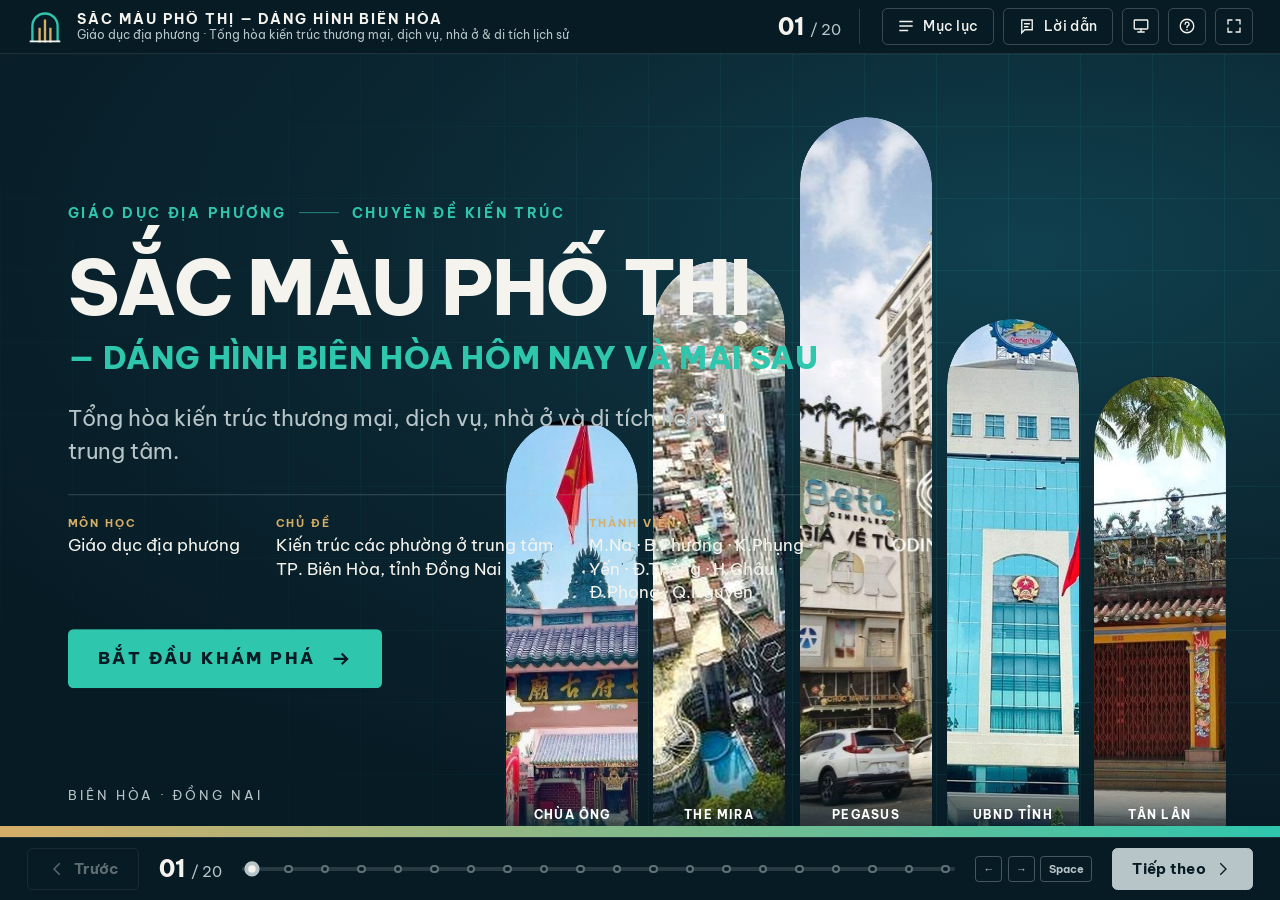
==== commit 08a94f9d: "Add files via upload" ====
--- a/index.html
+++ b/index.html
@@ -14,6 +14,11 @@
   <link rel="stylesheet" href="style.css">
 </head>
 <body>
+
+  <!-- Banner gợi ý bản Mobile cho người xem trên điện thoại -->
+  <a href="mobile.html" class="mobile-switch-banner" id="mobileSwitchBanner">
+    <span>📱 Đang dùng điện thoại? <b>Chuyển sang Bản Mobile Guide vuốt dọc ↗</b></span>
+  </a>
 
   <!-- ============ 1. THANH ĐIỀU HƯỚNG PHÍA TRÊN ============ -->
   <header class="topbar" id="topbar">
--- a/assets/fonts/fonts.css
+++ b/assets/fonts/fonts.css
@@ -0,0 +1,171 @@
+/* vietnamese */
+@font-face {
+  font-family: 'Be Vietnam Pro';
+  font-style: italic;
+  font-weight: 500;
+  font-display: swap;
+  src: url(web/QdVKSTAyLFyeg_IDWvOJmVES_HwyPYsxdbADdyap.woff2) format('woff2');
+  unicode-range: U+0102-0103, U+0110-0111, U+0128-0129, U+0168-0169, U+01A0-01A1, U+01AF-01B0, U+0300-0301, U+0303-0304, U+0308-0309, U+0323, U+0329, U+1EA0-1EF9, U+20AB;
+}
+/* latin-ext */
+@font-face {
+  font-family: 'Be Vietnam Pro';
+  font-style: italic;
+  font-weight: 500;
+  font-display: swap;
+  src: url(web/QdVKSTAyLFyeg_IDWvOJmVES_HwyPYsxdbEDdyap.woff2) format('woff2');
+  unicode-range: U+0100-02BA, U+02BD-02C5, U+02C7-02CC, U+02CE-02D7, U+02DD-02FF, U+0304, U+0308, U+0329, U+1D00-1DBF, U+1E00-1E9F, U+1EF2-1EFF, U+2020, U+20A0-20AB, U+20AD-20C4, U+2113, U+2C60-2C7F, U+A720-A7FF;
+}
+/* latin */
+@font-face {
+  font-family: 'Be Vietnam Pro';
+  font-style: italic;
+  font-weight: 500;
+  font-display: swap;
+  src: url(web/QdVKSTAyLFyeg_IDWvOJmVES_HwyPYsxdb8Ddw.woff2) format('woff2');
+  unicode-range: U+0000-00FF, U+0131, U+0152-0153, U+02BB-02BC, U+02C6, U+02DA, U+02DC, U+0304, U+0308, U+0329, U+2000-206F, U+20AC, U+2122, U+2191, U+2193, U+2212, U+2215, U+FEFF, U+FFFD;
+}
+/* vietnamese */
+@font-face {
+  font-family: 'Be Vietnam Pro';
+  font-style: normal;
+  font-weight: 400;
+  font-display: swap;
+  src: url(web/QdVPSTAyLFyeg_IDWvOJmVES_Hw4BXoKZA.woff2) format('woff2');
+  unicode-range: U+0102-0103, U+0110-0111, U+0128-0129, U+0168-0169, U+01A0-01A1, U+01AF-01B0, U+0300-0301, U+0303-0304, U+0308-0309, U+0323, U+0329, U+1EA0-1EF9, U+20AB;
+}
+/* latin-ext */
+@font-face {
+  font-family: 'Be Vietnam Pro';
+  font-style: normal;
+  font-weight: 400;
+  font-display: swap;
+  src: url(web/QdVPSTAyLFyeg_IDWvOJmVES_Hw5BXoKZA.woff2) format('woff2');
+  unicode-range: U+0100-02BA, U+02BD-02C5, U+02C7-02CC, U+02CE-02D7, U+02DD-02FF, U+0304, U+0308, U+0329, U+1D00-1DBF, U+1E00-1E9F, U+1EF2-1EFF, U+2020, U+20A0-20AB, U+20AD-20C4, U+2113, U+2C60-2C7F, U+A720-A7FF;
+}
+/* latin */
+@font-face {
+  font-family: 'Be Vietnam Pro';
+  font-style: normal;
+  font-weight: 400;
+  font-display: swap;
+  src: url(web/QdVPSTAyLFyeg_IDWvOJmVES_Hw3BXo.woff2) format('woff2');
+  unicode-range: U+0000-00FF, U+0131, U+0152-0153, U+02BB-02BC, U+02C6, U+02DA, U+02DC, U+0304, U+0308, U+0329, U+2000-206F, U+20AC, U+2122, U+2191, U+2193, U+2212, U+2215, U+FEFF, U+FFFD;
+}
+/* vietnamese */
+@font-face {
+  font-family: 'Be Vietnam Pro';
+  font-style: normal;
+  font-weight: 500;
+  font-display: swap;
+  src: url(web/QdVMSTAyLFyeg_IDWvOJmVES_HTEJm86Rb0bcw.woff2) format('woff2');
+  unicode-range: U+0102-0103, U+0110-0111, U+0128-0129, U+0168-0169, U+01A0-01A1, U+01AF-01B0, U+0300-0301, U+0303-0304, U+0308-0309, U+0323, U+0329, U+1EA0-1EF9, U+20AB;
+}
+/* latin-ext */
+@font-face {
+  font-family: 'Be Vietnam Pro';
+  font-style: normal;
+  font-weight: 500;
+  font-display: swap;
+  src: url(web/QdVMSTAyLFyeg_IDWvOJmVES_HTEJm87Rb0bcw.woff2) format('woff2');
+  unicode-range: U+0100-02BA, U+02BD-02C5, U+02C7-02CC, U+02CE-02D7, U+02DD-02FF, U+0304, U+0308, U+0329, U+1D00-1DBF, U+1E00-1E9F, U+1EF2-1EFF, U+2020, U+20A0-20AB, U+20AD-20C4, U+2113, U+2C60-2C7F, U+A720-A7FF;
+}
+/* latin */
+@font-face {
+  font-family: 'Be Vietnam Pro';
+  font-style: normal;
+  font-weight: 500;
+  font-display: swap;
+  src: url(web/QdVMSTAyLFyeg_IDWvOJmVES_HTEJm81Rb0.woff2) format('woff2');
+  unicode-range: U+0000-00FF, U+0131, U+0152-0153, U+02BB-02BC, U+02C6, U+02DA, U+02DC, U+0304, U+0308, U+0329, U+2000-206F, U+20AC, U+2122, U+2191, U+2193, U+2212, U+2215, U+FEFF, U+FFFD;
+}
+/* vietnamese */
+@font-face {
+  font-family: 'Be Vietnam Pro';
+  font-style: normal;
+  font-weight: 700;
+  font-display: swap;
+  src: url(web/QdVMSTAyLFyeg_IDWvOJmVES_HSMIG86Rb0bcw.woff2) format('woff2');
+  unicode-range: U+0102-0103, U+0110-0111, U+0128-0129, U+0168-0169, U+01A0-01A1, U+01AF-01B0, U+0300-0301, U+0303-0304, U+0308-0309, U+0323, U+0329, U+1EA0-1EF9, U+20AB;
+}
+/* latin-ext */
+@font-face {
+  font-family: 'Be Vietnam Pro';
+  font-style: normal;
+  font-weight: 700;
+  font-display: swap;
+  src: url(web/QdVMSTAyLFyeg_IDWvOJmVES_HSMIG87Rb0bcw.woff2) format('woff2');
+  unicode-range: U+0100-02BA, U+02BD-02C5, U+02C7-02CC, U+02CE-02D7, U+02DD-02FF, U+0304, U+0308, U+0329, U+1D00-1DBF, U+1E00-1E9F, U+1EF2-1EFF, U+2020, U+20A0-20AB, U+20AD-20C4, U+2113, U+2C60-2C7F, U+A720-A7FF;
+}
+/* latin */
+@font-face {
+  font-family: 'Be Vietnam Pro';
+  font-style: normal;
+  font-weight: 700;
+  font-display: swap;
+  src: url(web/QdVMSTAyLFyeg_IDWvOJmVES_HSMIG81Rb0.woff2) format('woff2');
+  unicode-range: U+0000-00FF, U+0131, U+0152-0153, U+02BB-02BC, U+02C6, U+02DA, U+02DC, U+0304, U+0308, U+0329, U+2000-206F, U+20AC, U+2122, U+2191, U+2193, U+2212, U+2215, U+FEFF, U+FFFD;
+}
+/* vietnamese */
+@font-face {
+  font-family: 'Be Vietnam Pro';
+  font-style: normal;
+  font-weight: 800;
+  font-display: swap;
+  src: url(web/QdVMSTAyLFyeg_IDWvOJmVES_HSQI286Rb0bcw.woff2) format('woff2');
+  unicode-range: U+0102-0103, U+0110-0111, U+0128-0129, U+0168-0169, U+01A0-01A1, U+01AF-01B0, U+0300-0301, U+0303-0304, U+0308-0309, U+0323, U+0329, U+1EA0-1EF9, U+20AB;
+}
+/* latin-ext */
+@font-face {
+  font-family: 'Be Vietnam Pro';
+  font-style: normal;
+  font-weight: 800;
+  font-display: swap;
+  src: url(web/QdVMSTAyLFyeg_IDWvOJmVES_HSQI287Rb0bcw.woff2) format('woff2');
+  unicode-range: U+0100-02BA, U+02BD-02C5, U+02C7-02CC, U+02CE-02D7, U+02DD-02FF, U+0304, U+0308, U+0329, U+1D00-1DBF, U+1E00-1E9F, U+1EF2-1EFF, U+2020, U+20A0-20AB, U+20AD-20C4, U+2113, U+2C60-2C7F, U+A720-A7FF;
+}
+/* latin */
+@font-face {
+  font-family: 'Be Vietnam Pro';
+  font-style: normal;
+  font-weight: 800;
+  font-display: swap;
+  src: url(web/QdVMSTAyLFyeg_IDWvOJmVES_HSQI281Rb0.woff2) format('woff2');
+  unicode-range: U+0000-00FF, U+0131, U+0152-0153, U+02BB-02BC, U+02C6, U+02DA, U+02DC, U+0304, U+0308, U+0329, U+2000-206F, U+20AC, U+2122, U+2191, U+2193, U+2212, U+2215, U+FEFF, U+FFFD;
+}
+/* cyrillic */
+@font-face {
+  font-family: 'Playfair Display';
+  font-style: italic;
+  font-weight: 500;
+  font-display: swap;
+  src: url(web/nuFRD-vYSZviVYUb_rj3ij__anPXDTnCjmHKM4nYO7KN_pqTXtXA-W2r.woff2) format('woff2');
+  unicode-range: U+0301, U+0400-045F, U+0490-0491, U+04B0-04B1, U+2116;
+}
+/* vietnamese */
+@font-face {
+  font-family: 'Playfair Display';
+  font-style: italic;
+  font-weight: 500;
+  font-display: swap;
+  src: url(web/nuFRD-vYSZviVYUb_rj3ij__anPXDTnCjmHKM4nYO7KN_pqTXt7A-W2r.woff2) format('woff2');
+  unicode-range: U+0102-0103, U+0110-0111, U+0128-0129, U+0168-0169, U+01A0-01A1, U+01AF-01B0, U+0300-0301, U+0303-0304, U+0308-0309, U+0323, U+0329, U+1EA0-1EF9, U+20AB;
+}
+/* latin-ext */
+@font-face {
+  font-family: 'Playfair Display';
+  font-style: italic;
+  font-weight: 500;
+  font-display: swap;
+  src: url(web/nuFRD-vYSZviVYUb_rj3ij__anPXDTnCjmHKM4nYO7KN_pqTXt_A-W2r.woff2) format('woff2');
+  unicode-range: U+0100-02BA, U+02BD-02C5, U+02C7-02CC, U+02CE-02D7, U+02DD-02FF, U+0304, U+0308, U+0329, U+1D00-1DBF, U+1E00-1E9F, U+1EF2-1EFF, U+2020, U+20A0-20AB, U+20AD-20C4, U+2113, U+2C60-2C7F, U+A720-A7FF;
+}
+/* latin */
+@font-face {
+  font-family: 'Playfair Display';
+  font-style: italic;
+  font-weight: 500;
+  font-display: swap;
+  src: url(web/nuFRD-vYSZviVYUb_rj3ij__anPXDTnCjmHKM4nYO7KN_pqTXtHA-Q.woff2) format('woff2');
+  unicode-range: U+0000-00FF, U+0131, U+0152-0153, U+02BB-02BC, U+02C6, U+02DA, U+02DC, U+0304, U+0308, U+0329, U+2000-206F, U+20AC, U+2122, U+2191, U+2193, U+2212, U+2215, U+FEFF, U+FFFD;
+}
--- a/style.css
+++ b/style.css
@@ -1,535 +1,537 @@
-/* ==========================================================================
-   BIÊN HÒA — DẤU ẤN KIẾN TRÚC VÀ THỜI GIAN
-   Giao diện & chuyển động. Đơn vị chính: rem. 1rem = 10px ở khung 1920×1080,
-   html font-size co giãn theo viewport nên bố cục luôn đồng dạng.
-   ========================================================================== */
-
-@import url('assets/fonts/fonts.css');
-
-:root{
-  /* Bảng màu */
-  --ink:#071B25; --deep:#0B2732; --teal:#2FC6AE; --brass:#D5AE68; --ivory:#F4F3ED; --mist:#B8C5C8;
-  --maroon:#7C2D2B; --paper:#EFE6D0;
-  /* Chuyển động: thông số dùng chung toàn site */
-  --t-hover:180ms; --t-card:420ms; --t-title:560ms;
-  --ease-out:cubic-bezier(.22,.8,.24,1);
-  --ease-io:cubic-bezier(.65,0,.35,1);
-  --ease-soft:cubic-bezier(.3,.7,.2,1);
-  --font:'Be Vietnam Pro','Segoe UI',Roboto,'Helvetica Neue',Arial,sans-serif;
-  --serif:'Playfair Display',Georgia,'Times New Roman',serif;
-  --chrome-ac:var(--teal);
-}
-
-*,*::before,*::after{box-sizing:border-box;margin:0;padding:0}
-html{font-size:clamp(9px, min(.5208vw, .926vh), 22px);height:100%;background:var(--ink);-webkit-text-size-adjust:100%}
-html.m{font-size:clamp(8px,2.6vw,11px)}
-body{height:100%;height:100dvh;overflow:hidden;background:var(--ink);color:var(--ivory);font-family:var(--font);
-  font-size:2.2rem;line-height:1.5;-webkit-font-smoothing:antialiased;text-rendering:optimizeLegibility;
-  display:grid;grid-template-rows:auto minmax(0,1fr) auto}
-button{font:inherit;color:inherit;background:none;border:0;cursor:pointer}
-ul{list-style:none}
-svg{display:block}
-:focus-visible{outline:.25rem solid var(--teal);outline-offset:.25rem}
-::selection{background:var(--teal);color:var(--ink)}
-
-/* ------------------------------------------------------------------ Nút */
-.btn{display:inline-flex;align-items:center;gap:.9rem;height:4.2rem;padding:0 1.6rem;border:1px solid rgba(184,197,200,.28);
-  border-radius:.6rem;font-size:1.6rem;font-weight:500;letter-spacing:.02em;position:relative;
-  transition:background var(--t-hover) ease,border-color var(--t-hover) ease,color var(--t-hover) ease,transform var(--t-hover) var(--ease-out)}
-.btn svg{width:2rem;height:2rem;fill:none;stroke:currentColor;stroke-width:1.8;stroke-linecap:square;stroke-linejoin:miter}
-.btn:hover{background:rgba(47,198,174,.14);border-color:var(--teal);color:#fff}
-.btn:active{transform:translateY(.1rem) scale(.98)}
-.btn.icon{width:4.2rem;padding:0;justify-content:center}
-.btn.sm{height:3.4rem;width:3.4rem}
-.btn[aria-pressed="true"]{background:rgba(47,198,174,.2);border-color:var(--teal);color:#fff}
-.btn.nav{height:4.6rem;padding:0 2.2rem;font-weight:700;font-size:1.7rem}
-.btn.primary{background:var(--chrome-ac);border-color:var(--chrome-ac);color:var(--ink)}
-.btn.primary:hover{background:#fff;border-color:#fff;color:var(--ink)}
-.btn[aria-disabled="true"]{opacity:.38;pointer-events:none}
-/* Tooltip */
-.btn[data-tip]::after{content:attr(data-tip);position:absolute;z-index:60;left:50%;top:calc(100% + .9rem);transform:translate(-50%,.4rem);
-  white-space:nowrap;padding:.6rem 1.1rem;border-radius:.4rem;background:var(--ivory);color:var(--ink);font-size:1.3rem;font-weight:500;
-  opacity:0;pointer-events:none;transition:opacity var(--t-hover) ease,transform var(--t-hover) var(--ease-out)}
-.btn[data-tip]:hover::after,.btn[data-tip]:focus-visible::after{opacity:1;transform:translate(-50%,0);transition-delay:.35s}
-.controls .btn[data-tip]::after{top:auto;bottom:calc(100% + .9rem)}
-.btn:active::after{opacity:0}
-
-/* ------------------------------------------------------------ Top bar */
-.topbar{display:flex;align-items:center;justify-content:space-between;gap:2rem;height:6rem;padding:0 3rem;position:relative;z-index:30;
-  background:var(--ink);border-bottom:1px solid rgba(184,197,200,.14)}
-.brand{display:flex;align-items:center;gap:1.6rem;min-width:0}
-.logo{width:4rem;height:4rem;flex:none}
-.brand-text{display:flex;flex-direction:column;min-width:0;line-height:1.25}
-.brand-text strong{font-size:1.5rem;letter-spacing:.14em;font-weight:700;white-space:nowrap;overflow:hidden;text-overflow:ellipsis}
-.brand-text span{font-size:1.3rem;color:var(--mist);white-space:nowrap;overflow:hidden;text-overflow:ellipsis}
-.top-actions{display:flex;align-items:center;gap:1rem;flex:none}
-.counter{display:flex;align-items:baseline;gap:.6rem;font-variant-numeric:tabular-nums;font-size:1.7rem;color:var(--mist)}
-.counter b{font-size:2.6rem;font-weight:800;color:var(--ivory);letter-spacing:.02em}
-.counter i{font-style:normal}
-.counter-top{margin-right:1.4rem;padding-right:2rem;border-right:1px solid rgba(184,197,200,.2)}
-.i-exit{display:none}
-body.fs .i-exit{display:block}
-body.fs .i-enter{display:none}
-
-/* ---------------------------------------------------------- Controls */
-.controls{display:flex;align-items:center;gap:2.2rem;height:7rem;padding:0 3rem;position:relative;z-index:30;
-  background:var(--ink);border-top:1px solid rgba(184,197,200,.14);--ac:var(--chrome-ac)}
-.controls .counter-top{display:none}
-.progress{position:relative;flex:1;height:100%;display:flex;align-items:center;min-width:0}
-.track{position:absolute;left:0;right:0;top:50%;height:.4rem;margin-top:-.2rem;background:rgba(184,197,200,.18);border-radius:.2rem;overflow:hidden}
-.fill{position:absolute;inset:0;background:var(--chrome-ac);transform:scaleX(0);transform-origin:left;transition:transform .6s var(--ease-out),background-color .4s ease}
-.ticks{position:absolute;left:0;right:0;top:0;bottom:0;display:flex;justify-content:space-between;align-items:center}
-.tick{position:relative;width:2.2rem;height:100%;display:flex;align-items:center;justify-content:center;flex:none}
-.tick::before{content:"";width:.9rem;height:.9rem;border-radius:50%;background:var(--ink);border:2px solid rgba(184,197,200,.5);
-  transition:transform var(--t-hover) var(--ease-out),background var(--t-hover),border-color var(--t-hover)}
-.tick:hover::before{transform:scale(1.5);border-color:var(--teal)}
-.tick.done::before{background:var(--tc,var(--teal));border-color:var(--tc,var(--teal))}
-.tick.on::before{transform:scale(1.9);background:var(--ivory);border-color:var(--tc,var(--teal))}
-.tick::after{content:attr(data-title);position:absolute;bottom:calc(50% + 1.6rem);left:50%;transform:translate(-50%,.4rem);white-space:nowrap;
-  padding:.5rem 1rem;border-radius:.4rem;background:var(--ivory);color:var(--ink);font-size:1.3rem;font-weight:500;opacity:0;pointer-events:none;
-  transition:opacity var(--t-hover),transform var(--t-hover) var(--ease-out);z-index:5}
-.tick:hover::after,.tick:focus-visible::after{opacity:1;transform:translate(-50%,0)}
-.tick:first-child::after{left:0;transform:translate(0,.4rem)} .tick:first-child:hover::after{transform:none}
-.tick:last-child::after{left:auto;right:0;transform:translate(0,.4rem)} .tick:last-child:hover::after{transform:none}
-.hints{display:flex;gap:.6rem;align-items:center;color:var(--mist);flex:none}
-.hints i{width:1px;height:2rem;background:rgba(184,197,200,.3);margin:0 .6rem}
-kbd{display:inline-flex;align-items:center;justify-content:center;min-width:2.8rem;height:2.8rem;padding:0 .8rem;border:1px solid rgba(184,197,200,.35);
-  border-bottom-width:.2rem;border-radius:.4rem;font-family:var(--font);font-size:1.2rem;font-weight:700;color:var(--mist)}
-
-/* ------------------------------------------------------------- Stage */
-.stage-wrap{position:relative;min-height:0;overflow:hidden;background:var(--ink)}
-.stage{position:absolute;inset:0;overflow:hidden;background:var(--ink)}
-body.fs{grid-template-rows:minmax(0,1fr)}
-body.fs .topbar,body.fs .controls{position:fixed;left:0;right:0;background:rgba(7,27,37,.95);backdrop-filter:blur(8px);transition:transform .35s var(--ease-out),opacity .3s ease;z-index:90}
-body.fs .topbar{top:0;transform:translateY(-100%);opacity:0;pointer-events:none}
-body.fs .controls{bottom:0;transform:translateY(100%);opacity:0;pointer-events:none}
-body.fs .topbar:hover,body.fs.peek-top .topbar{transform:translateY(0);opacity:1;pointer-events:auto}
-body.fs .controls:hover,body.fs.peek-bottom .controls{transform:translateY(0);opacity:1;pointer-events:auto}
-body.fs .stage-wrap{grid-row:1}
-
-/* ------------------------------------------------------------- Slide */
-.slide{position:absolute;inset:0;visibility:hidden;pointer-events:none;overflow:hidden;display:flex;flex-direction:column;
-  padding:5.2rem 7rem 5.6rem;color:var(--fg);background:var(--bg);contain:layout paint;isolation:isolate;
-  --fg:var(--ivory);--soft:var(--mist);--card:rgba(244,243,237,.06);--line:rgba(184,197,200,.2);--bg:var(--ink);--ac:var(--teal)}
-.slide.is-active{visibility:visible;pointer-events:auto}
-.slide.is-moving{will-change:transform,opacity}
-.slide>*{position:relative;z-index:1}
-
-/* Hai chủ đề nền */
-.theme-m{--bg:linear-gradient(158deg,#0d2e3b 0%,#0B2732 38%,#071B25 100%)}
-.theme-m::before{content:"";position:absolute;inset:0;z-index:0;pointer-events:none;opacity:.55;
-  background-image:linear-gradient(rgba(47,198,174,.055) 1px,transparent 1px),linear-gradient(90deg,rgba(47,198,174,.055) 1px,transparent 1px);
-  background-size:8rem 8rem;-webkit-mask-image:linear-gradient(180deg,transparent,#000 40%,transparent);mask-image:linear-gradient(180deg,transparent,#000 40%,transparent)}
-.theme-h{--fg:#14232B;--soft:#4D5C62;--card:rgba(124,45,43,.06);--line:rgba(124,45,43,.28);--bg:linear-gradient(160deg,#F4F3ED 0%,#EFE6D0 60%,#E6D8B8 100%);--ac:var(--maroon);--ac2:#A47A2E}
-.theme-h::before{content:"";position:absolute;inset:2.4rem;z-index:0;pointer-events:none;border:1px solid rgba(164,122,46,.55);outline:1px solid rgba(164,122,46,.3);outline-offset:.7rem}
-
-.ghost{position:absolute!important;right:4rem;bottom:-5rem;z-index:0!important;font-size:42rem;font-weight:800;line-height:1;letter-spacing:-.04em;
-  color:transparent;-webkit-text-stroke:1px rgba(244,243,237,.07);pointer-events:none;user-select:none}
-.theme-h .ghost{-webkit-text-stroke:1px rgba(124,45,43,.12)}
-
-/* Chữ */
-.eyebrow{display:flex;align-items:center;gap:1.4rem;font-size:1.5rem;font-weight:700;letter-spacing:.2em;text-transform:uppercase;color:var(--ac)}
-.theme-h .eyebrow{color:var(--maroon)}
-.eyebrow .idx{display:inline-flex;align-items:center;justify-content:center;height:3rem;padding:0 1.1rem;background:var(--ac);color:var(--ink);font-size:1.4rem;letter-spacing:.08em;border-radius:.3rem}
-.theme-h .eyebrow .idx{color:#fff}
-.eyebrow i{width:4.4rem;height:1px;background:currentColor;opacity:.6}
-.title{font-size:6.4rem;line-height:1.04;font-weight:800;letter-spacing:-.022em;text-wrap:balance}
-.title.sm{font-size:5.4rem}
-.addr{display:flex;gap:1rem;align-items:flex-start;font-size:1.9rem;line-height:1.45;color:var(--soft);max-width:70rem}
-.addr svg{width:2.2rem;height:2.2rem;flex:none;margin-top:.3rem;fill:none;stroke:var(--ac);stroke-width:1.8}
-.theme-h .addr svg{stroke:var(--ac2)}
-.lead{font-size:2.3rem;line-height:1.55;color:var(--soft)}
-.head{display:flex;flex-direction:column;gap:1.6rem}
-
-/* Ảnh */
-.ph{position:relative;overflow:hidden;border-radius:.6rem;background:#0f3342;margin:0;min-height:0}
-.theme-h .ph{background:#d8cba8}
-.ph img{position:absolute;inset:0;width:100%;height:100%;object-fit:cover;object-position:var(--fp,50% 50%);opacity:0;transition:opacity .5s ease;user-select:none}
-.ph img.ready{opacity:1}
-.ph-tag{position:absolute;left:1.6rem;top:1.6rem;padding:.6rem 1.2rem;background:rgba(7,27,37,.82);color:var(--ivory);font-size:1.3rem;font-weight:700;letter-spacing:.14em;text-transform:uppercase;border-radius:.3rem;border-left:.3rem solid var(--ac)}
-.ph figcaption{position:absolute;left:0;right:0;bottom:0;padding:3rem 1.8rem 1.3rem;font-size:1.4rem;color:#fff;
-  background:linear-gradient(to top,rgba(7,27,37,.78),rgba(7,27,37,0))}
-.ph-fb{display:none;position:absolute;inset:0;align-items:center;justify-content:center;flex-direction:column;gap:.6rem;text-align:center;padding:2rem;
-  background:repeating-linear-gradient(135deg,rgba(184,197,200,.07) 0 1.2rem,transparent 1.2rem 2.4rem),#0f3342;color:var(--mist);font-size:1.6rem}
-.ph-fb b{color:var(--ivory);font-size:2rem;letter-spacing:.06em}
-.ph.is-missing .ph-fb{display:flex}
-.ph.is-missing img{display:none}
-.slide.enter .ph.kb img{animation:kb 2.8s var(--ease-out) both}
-.slide.enter .ph.kb-slow img{animation:kb 3.6s var(--ease-soft) both}
-
-/* Thẻ & thành phần */
-.card{background:var(--card);border:1px solid var(--line);border-radius:.8rem;padding:1.8rem 2.2rem}
-.card h4,.step h4,.k{font-size:1.3rem;font-weight:700;letter-spacing:.16em;text-transform:uppercase;color:var(--ac);margin-bottom:.7rem}
-.theme-h .card h4,.theme-h .step h4,.theme-h .k{color:var(--maroon)}
-.card p{font-size:1.9rem;line-height:1.5}
-.card.glass{background:rgba(7,27,37,.86);border-color:rgba(184,197,200,.22);color:var(--ivory)}
-.io{display:grid;grid-template-columns:1fr 1fr;gap:1.6rem}
-.io .card{border-top:.3rem solid var(--ac)}
-.io .card h4{display:flex;align-items:center;gap:.8rem}
-
-.rail{display:flex;flex-direction:column;gap:2rem;position:relative;padding-left:3.4rem}
-.rail::before{content:"";position:absolute;left:.65rem;top:.6rem;bottom:.6rem;width:2px;background:linear-gradient(to bottom,var(--ac),transparent);transform-origin:top}
-.step{position:relative}
-.step::before{content:"";position:absolute;left:-3.4rem;top:.3rem;width:1.4rem;height:1.4rem;border-radius:50%;background:var(--bg-dot,var(--ink));border:.3rem solid var(--ac)}
-.theme-h .step::before{--bg-dot:#F4F3ED}
-.step p{font-size:2rem;line-height:1.5}
-.chips{display:flex;flex-wrap:wrap;gap:.8rem}
-.chip{display:inline-flex;align-items:center;padding:.5rem 1.3rem;border:1px solid var(--ac);border-radius:10rem;font-size:1.7rem;font-weight:500;color:var(--fg);background:transparent}
-.theme-m .chip{background:rgba(47,198,174,.07)}
-.uli li{position:relative;padding-left:2.2rem;font-size:1.9rem;line-height:1.45;margin-top:.5rem}
-.uli li::before{content:"";position:absolute;left:0;top:1.05rem;width:1rem;height:2px;background:var(--ac)}
-.quote{font-family:var(--serif);font-style:italic;font-weight:500;font-size:2.6rem;line-height:1.4;color:var(--fg)}
-.meaning{display:flex;gap:1.6rem;padding:1.8rem 2.2rem;background:var(--card);border-left:.4rem solid var(--ac);border-radius:0 .6rem .6rem 0}
-.meaning .k{margin:0 0 .5rem}
-.meaning p{font-size:2rem;line-height:1.5}
-
-.dates{display:grid;grid-auto-flow:column;grid-auto-columns:minmax(0,1fr);gap:2.4rem;position:relative;padding-top:2.8rem}
-.dates .dline{position:absolute;top:.6rem;left:.7rem;right:0;height:2px;background:linear-gradient(90deg,var(--ac),var(--line) 85%);transform-origin:left}
-.date{position:relative}
-.date::before{content:"";position:absolute;left:0;top:-2.8rem;width:1.4rem;height:1.4rem;border-radius:50%;background:var(--ac);box-shadow:0 0 0 .5rem rgba(47,198,174,.18)}
-.theme-h .date::before{box-shadow:0 0 0 .5rem rgba(124,45,43,.14)}
-.date b{display:block;font-size:3.8rem;font-weight:800;line-height:1.1;color:var(--ac);letter-spacing:-.01em}
-.theme-h .date b{color:var(--maroon)}
-.date span{display:block;margin-top:.5rem;font-size:1.8rem;line-height:1.4;color:var(--soft)}
-.date.long b{font-size:3.2rem}
-.stat{display:flex;align-items:baseline;gap:1.2rem}
-.stat b{font-size:9.6rem;font-weight:800;line-height:.95;color:var(--ac);letter-spacing:-.03em}
-.stat span{font-size:2.1rem;line-height:1.35;color:var(--soft);max-width:26rem}
-
-/* ====================================================== Bố cục: SPLIT */
-.l-split{flex:1;min-height:0;display:grid;grid-template-columns:minmax(0,1.08fr) minmax(0,1fr);gap:5rem}
-.l-split.flip{grid-template-columns:minmax(0,1fr) minmax(0,1.08fr)}
-.l-split.flip .visual{order:2}
-.visual{display:flex;flex-direction:column;gap:1.8rem;min-height:0}
-.visual .ph.main{flex:1}
-.info{display:flex;flex-direction:column;gap:2.6rem;justify-content:center;min-height:0}
-.info .title{font-size:5.8rem}
-
-/* ====================================================== Bố cục: DUAL */
-.l-dual{flex:1;min-height:0;display:grid;grid-template-rows:auto minmax(0,1fr) auto;gap:2.4rem}
-.dual-head{display:grid;grid-template-columns:minmax(0,1fr) auto;gap:4rem;align-items:end}
-.dual-head .dates{min-width:52rem}
-.dual-photos{display:grid;grid-template-columns:1fr 1fr;gap:2rem;min-height:0}
-.dual-photos .ph{height:100%}
-.cols{display:grid;grid-auto-flow:column;grid-auto-columns:minmax(0,1fr);gap:2.2rem}
-.cols .step{padding-top:1.6rem;border-top:2px solid var(--line)}
-.cols .step::before{display:none}
-.cols .step::after{content:"";position:absolute;left:0;top:-2px;width:5rem;height:2px;background:var(--ac)}
-.cols .step p,.cols .uli li{font-size:1.8rem}
-.badge{position:absolute;right:1.6rem;bottom:1.6rem;z-index:2;display:flex;align-items:baseline;gap:.8rem;padding:1rem 1.8rem;background:rgba(7,27,37,.88);border-left:.4rem solid var(--ac);color:var(--ivory);border-radius:.3rem}
-.badge b{font-size:4.4rem;font-weight:800;line-height:1;color:var(--ac)}
-.badge span{font-size:1.7rem;font-weight:500}
-
-/* ====================================================== Bố cục: FULL */
-.l-full{padding:0}
-.l-full .bgphoto{position:absolute!important;inset:0;z-index:0!important;border-radius:0;background:#0b2732}
-.l-full .bgphoto::after{content:"";position:absolute;inset:0;background:linear-gradient(90deg,rgba(7,27,37,.94) 0%,rgba(7,27,37,.82) 34%,rgba(7,27,37,.18) 68%,rgba(7,27,37,.05) 100%)}
-.full-grid{flex:1;min-height:0;display:grid;grid-template-columns:70rem minmax(0,1fr);gap:5rem;padding:5.2rem 7rem 5.6rem}
-.full-main{display:flex;flex-direction:column;gap:2.4rem;justify-content:center;min-height:0}
-.full-side{display:flex;flex-direction:column;justify-content:flex-end;gap:1.6rem;min-height:0}
-.full-side .io{grid-template-columns:1fr 1fr}
-.full-side .credit,.credit{font-size:1.3rem;color:rgba(244,243,237,.7);align-self:flex-end;background:rgba(7,27,37,.6);padding:.4rem 1rem;border-radius:.3rem}
-
-/* ================================================= Bố cục: DI SẢN */
-.l-her{flex:1;min-height:0;display:grid;grid-template-columns:minmax(0,.9fr) minmax(0,1.1fr);gap:6rem;padding:1rem 3rem 0}
-.arch{position:relative;min-height:0;display:flex}
-.arch::before{content:"";position:absolute;inset:-1.6rem 1.8rem 1.8rem -1.8rem;border:1px solid rgba(164,122,46,.8);border-radius:40rem 40rem 0 0;z-index:0}
-.arch .ph{flex:1;border-radius:40rem 40rem 0 0;box-shadow:1.4rem 1.4rem 0 rgba(124,45,43,.9);z-index:1}
-.seal{position:absolute;right:-2.4rem;bottom:5rem;z-index:3;width:15rem;height:15rem;border-radius:50%;background:var(--maroon);color:#F4F3ED;display:flex;flex-direction:column;align-items:center;justify-content:center;text-align:center;
-  border:.5rem double rgba(244,243,237,.8);box-shadow:0 .8rem 2rem rgba(20,35,43,.25)}
-.seal small{font-size:1.15rem;font-weight:700;letter-spacing:.1em;line-height:1.3;text-transform:uppercase;padding:0 1.2rem}
-.seal b{font-size:3.6rem;font-weight:800;line-height:1.1;color:#E8C98C}
-.her-info{display:flex;flex-direction:column;gap:2.4rem;justify-content:center;min-height:0}
-.her-info .title{color:var(--maroon);font-size:6.2rem}
-.her-info .quote{font-size:2.8rem;color:var(--maroon);border-top:1px solid var(--line);padding-top:1.8rem}
-.her-info .step::before{background:#F4F3ED}
-
-/* ================================================ Slide: BÌA */
-.s-cover{padding:0;--bg:radial-gradient(120% 95% at 80% 25%,#10404f 0%,#0B2732 42%,#071B25 80%)}
-.s-cover .bp{position:absolute;inset:0;z-index:0;background-image:linear-gradient(rgba(47,198,174,.08) 1px,transparent 1px),linear-gradient(90deg,rgba(47,198,174,.08) 1px,transparent 1px);
-  background-size:8rem 8rem;-webkit-mask-image:linear-gradient(90deg,transparent 10%,#000 70%);mask-image:linear-gradient(90deg,transparent 10%,#000 70%)}
-.cover-text{position:absolute;left:7.5rem;top:50%;transform:translateY(-50%);width:92rem;display:flex;flex-direction:column;gap:2.8rem}
-.cover-text h1{display:flex;flex-direction:column;gap:1.4rem;font-weight:800;letter-spacing:-.025em}
-.cover-text .l1{font-size:8.4rem;line-height:1.05;color:var(--ivory);letter-spacing:-.02em}
-.cover-text .l2{font-size:3.4rem;line-height:1.2;letter-spacing:.02em;color:var(--teal)}
-.cover-text .sub{font-size:2.4rem;line-height:1.55;color:var(--mist);max-width:76rem}
-.cover-meta{display:grid;grid-template-columns:auto auto 1fr;gap:1rem 4rem;padding-top:2.2rem;border-top:1px solid rgba(184,197,200,.25);max-width:84rem}
-.cover-meta div{display:flex;flex-direction:column;gap:.4rem}
-.cover-meta small{font-size:1.2rem;font-weight:700;letter-spacing:.18em;text-transform:uppercase;color:var(--brass)}
-.cover-meta span{font-size:1.9rem;color:var(--ivory);line-height:1.35}
-.cta{align-self:flex-start;display:inline-flex;align-items:center;gap:1.6rem;height:6.6rem;padding:0 3.4rem;background:var(--teal);color:var(--ink);font-size:1.9rem;font-weight:800;letter-spacing:.14em;border-radius:.6rem;
-  transition:transform var(--t-hover) var(--ease-out),background var(--t-hover)}
-.cta svg{width:2.4rem;height:2.4rem;fill:none;stroke:currentColor;stroke-width:2.4;transition:transform .25s var(--ease-out)}
-.cta:hover{background:#fff;transform:translateY(-.3rem)} .cta:hover svg{transform:translateX(.6rem)}
-.cta:active{transform:translateY(0) scale(.98)}
-.slices{position:absolute;right:6rem;top:7rem;bottom:0;width:80rem;display:flex;align-items:flex-end;gap:1.6rem;z-index:1}
-.slice{flex:1;position:relative;height:var(--h);border-radius:20rem 20rem 0 0;overflow:hidden;background:#0f3342}
-.slice .ph{position:absolute;inset:0;border-radius:inherit}
-.slice figcaption{position:absolute;left:0;right:0;bottom:0;text-align:center;padding:5rem .6rem 1.4rem;font-size:1.35rem;font-weight:700;letter-spacing:.1em;text-transform:uppercase;color:#fff;
-  background:linear-gradient(to top,rgba(7,27,37,.85),transparent);z-index:2}
-.cover-ground{position:absolute;left:0;right:0;bottom:0;height:1.2rem;background:linear-gradient(90deg,var(--brass),var(--teal));z-index:2;transform-origin:left}
-.cover-loc{position:absolute;left:7.5rem;bottom:3.6rem;font-size:1.4rem;letter-spacing:.24em;text-transform:uppercase;color:var(--mist)}
-
-/* ============================================== Slide: TỔNG QUAN */
-.ov-top{display:flex;justify-content:space-between;align-items:flex-end;gap:6rem;margin-bottom:3rem}
-.ov-top .title{max-width:90rem}
-.ov-top .lead{max-width:66rem;font-size:2rem}
-.ov-grid{flex:1;min-height:0;display:grid;grid-template-columns:repeat(4,minmax(0,1fr));gap:2.2rem}
-.ov-col{display:flex;flex-direction:column;min-height:0;background:var(--card);border:1px solid var(--line);border-top:.6rem solid var(--gc);padding:2.4rem 2.2rem;gap:1.6rem}
-.ov-col header{display:flex;flex-direction:column;gap:.6rem}
-.ov-col header b{font-size:1.3rem;font-weight:700;letter-spacing:.18em;color:var(--gc);text-transform:uppercase}
-.ov-col header h3{font-size:2.7rem;line-height:1.2;font-weight:800}
-.ov-col header p{font-size:1.6rem;line-height:1.45;color:var(--soft)}
-.ov-list{display:flex;flex-direction:column;gap:1.2rem;min-height:0}
-.ov-item{display:flex;align-items:center;gap:1.4rem;text-align:left;padding:.6rem;margin:-.6rem;border-radius:.6rem;transition:background var(--t-hover),transform var(--t-hover) var(--ease-out)}
-.ov-item:hover{background:rgba(244,243,237,.08);transform:translateX(.5rem)}
-.ov-item .th{position:relative;width:11rem;height:6.8rem;flex:none;border-radius:.4rem;overflow:hidden;background:#0f3342}
-.ov-item .th img{width:100%;height:100%;object-fit:cover;opacity:0;transition:opacity .4s}
-.ov-item .th img.ready{opacity:1}
-.ov-item span{font-size:2rem;font-weight:500;line-height:1.25}
-.ov-item small{display:block;font-size:1.4rem;color:var(--soft);font-weight:400;margin-top:.2rem}
-
-/* =================================================== Slide: UBND (2) */
-.l-roles{flex:1;min-height:0;display:grid;grid-template-columns:minmax(0,1fr) minmax(0,1.05fr);gap:6rem}
-.roles-left{display:flex;flex-direction:column;gap:3rem;justify-content:center;min-height:0}
-.roles-left .ph{height:26rem;flex:none}
-.roles-left .quote{font-size:3rem}
-.fn-list{display:flex;flex-direction:column;gap:2rem;justify-content:center}
-.fn-card{display:grid;grid-template-columns:8rem 1fr;gap:2.4rem;padding:3rem;background:var(--card);border:1px solid var(--line);border-left:.6rem solid var(--ac);border-radius:.6rem}
-.fn-card em{font-style:normal;font-size:6.4rem;font-weight:800;line-height:1;color:var(--ac);opacity:.9}
-.fn-card h4{font-size:2.8rem;font-weight:800;letter-spacing:0;text-transform:none;color:var(--fg);margin-bottom:.8rem}
-.fn-card p{font-size:2.1rem;line-height:1.55;color:var(--soft)}
-.role-line{font-size:2.2rem;line-height:1.5;color:var(--soft);max-width:70rem}
-.role-line b{color:var(--fg)}
-
-/* ================================================ Slide: DÒNG THỜI GIAN */
-.tl-wrap{flex:1;min-height:0;position:relative;display:flex;flex-direction:column}
-.tl{position:relative;flex:1;min-height:0;display:grid;grid-template-columns:repeat(13,minmax(0,1fr));padding:0 3.2rem}
-.ev:first-child .evc{left:0;transform:none}
-
-.ev:last-child .evc{left:auto;right:0;transform:none}
-.tl-axis{position:absolute;left:0;right:0;top:50%;height:3px;margin-top:-1.5px;background:linear-gradient(90deg,var(--brass),var(--teal) 60%,var(--teal));transform-origin:left}
-.ev{position:relative;display:block;text-align:left;min-height:0}
-.ev .dot{position:absolute;left:50%;top:50%;width:1.8rem;height:1.8rem;margin:-.9rem 0 0 -.9rem;border-radius:50%;background:var(--ink);border:.4rem solid var(--gc);z-index:2;transition:transform var(--t-hover) var(--ease-out),background var(--t-hover)}
-.ev .stem{position:absolute;left:50%;width:2px;background:var(--gc);opacity:.7}
-.ev.up .stem{bottom:50%;height:2.2rem;margin-bottom:.9rem}
-.ev.down .stem{top:50%;height:2.2rem;margin-top:.9rem}
-.ev .evc{position:absolute;left:50%;width:17rem;transform:translateX(-50%);padding:.9rem 1.1rem;background:var(--card);border:1px solid var(--line);border-top:.3rem solid var(--gc);border-radius:.5rem;
-  transition:background var(--t-hover),transform var(--t-hover) var(--ease-out);box-shadow:0 .4rem 1.6rem rgba(0,0,0,.25)}
-.ev.up .evc{bottom:calc(50% + 3.4rem)} .ev.down .evc{top:calc(50% + 3.4rem)}
-.ev .evc b{display:block;font-size:2.1rem;font-weight:800;line-height:1.15;color:var(--gc)}
-.ev .evc b.sm{font-size:1.8rem}
-.ev .evc span{display:block;margin-top:.3rem;font-size:1.45rem;line-height:1.35;color:var(--fg)}
-.ev:hover .dot{background:var(--gc);transform:scale(1.35)}
-.ev:hover .evc{background:rgba(244,243,237,.12)}
-.tl-legend{display:flex;gap:3rem;flex-wrap:wrap;font-size:1.5rem;color:var(--soft);margin-top:1rem}
-.tl-legend i{display:inline-block;width:1.2rem;height:1.2rem;border-radius:50%;margin-right:.8rem;background:var(--gc)}
-
-/* =================================================== Slide: SO SÁNH */
-.cmp{flex:1;min-height:0;display:flex;flex-direction:column;gap:1.4rem;margin-top:2.4rem}
-.cmp-head,.cmp-row{display:grid;grid-template-columns:30rem minmax(0,1fr) minmax(0,1.25fr) minmax(0,1.1fr);gap:2.6rem;align-items:start}
-.cmp-head{padding:0 2.6rem 0 3.2rem;font-size:1.3rem;font-weight:700;letter-spacing:.18em;text-transform:uppercase;color:var(--brass)}
-.cmp-row{flex:1;min-height:0;position:relative;padding:1.6rem 2.6rem 1.6rem 3.2rem;background:var(--card);border:1px solid var(--line);border-left:.7rem solid var(--gc);border-radius:.4rem;text-align:left;
-  transition:background var(--t-hover),transform var(--t-hover) var(--ease-out)}
-.cmp-row:hover{background:rgba(244,243,237,.11);transform:translateX(.5rem)}
-.cmp-row h3{font-size:2.3rem;line-height:1.2;font-weight:800}
-.cmp-row h3 small{display:block;margin-top:.6rem;font-size:1.4rem;font-weight:700;letter-spacing:.14em;text-transform:uppercase;color:var(--gc)}
-.cmp-row p{font-size:1.7rem;line-height:1.42;color:var(--fg)}
-.cmp-row .nm{font-size:1.5rem;color:var(--soft);margin-top:.6rem;line-height:1.35}
-.cmp-note{font-size:1.4rem;color:var(--soft);margin-top:.4rem}
-
-/* ================================================ Slide: KẾT LUẬN */
-.s-end{--bg:radial-gradient(110% 90% at 50% 100%,#124452 0%,#0B2732 50%,#071B25 90%)}
-.end-arches{position:absolute!important;left:0;right:0;bottom:0;height:34%;z-index:0!important;display:flex;align-items:flex-end;justify-content:center;gap:2rem;padding:0 6rem;opacity:.9}
-.end-arches i{flex:1;max-width:16rem;height:var(--h);border:1px solid rgba(213,174,104,.55);border-bottom:0;border-radius:20rem 20rem 0 0;background:linear-gradient(to top,rgba(47,198,174,.16),rgba(47,198,174,0))}
-.end-wrap{flex:1;min-height:0;display:flex;flex-direction:column;justify-content:center;align-items:center;text-align:center;gap:3rem;padding-bottom:6rem}
-.end-wrap .title{font-size:6.8rem;max-width:140rem}
-.pillars{display:grid;grid-template-columns:repeat(3,minmax(0,1fr));gap:2.4rem;text-align:left;max-width:150rem;width:100%}
-.pillar{padding:2.4rem 2.8rem;background:rgba(7,27,37,.78);border:1px solid var(--line);border-top:.4rem solid var(--bc)}
-.pillar b{display:block;font-size:2.6rem;font-weight:800;margin-bottom:.8rem;color:var(--bc)}
-.pillar p{font-size:1.9rem;line-height:1.5;color:var(--ivory)}
-.end-quote{font-family:var(--serif);font-style:italic;font-size:2.8rem;color:var(--brass)}
-.thanks{font-size:3.4rem;font-weight:800;letter-spacing:.12em;color:var(--ivory);padding:1.6rem 4rem;border-top:1px solid var(--brass);border-bottom:1px solid var(--brass)}
-
-/* ================================================== Lớp phủ: Mục lục */
-.overlay{position:fixed;inset:0;z-index:80;display:flex}
-.overlay[hidden]{display:none}
-.scrim{position:absolute;inset:0;background:rgba(3,12,17,.72);animation:fadein .25s ease both}
-.drawer{position:relative;width:min(52rem,92vw);height:100%;background:var(--deep);border-right:1px solid rgba(184,197,200,.2);display:flex;flex-direction:column;animation:drawerin .4s var(--ease-out) both}
-.drawer-head{display:flex;justify-content:space-between;align-items:center;gap:2rem;padding:2.4rem 2.8rem;border-bottom:1px solid rgba(184,197,200,.16)}
-.drawer-head small{display:block;font-size:1.3rem;letter-spacing:.2em;text-transform:uppercase;color:var(--brass);font-weight:700}
-.drawer-head b{font-size:2.2rem}
-.drawer-body{flex:1;overflow-y:auto;padding:1.6rem 2rem 3rem;scrollbar-width:thin;scrollbar-color:rgba(184,197,200,.3) transparent}
-.toc-group{margin-top:1.6rem}
-.toc-group h5{display:flex;align-items:center;gap:1rem;font-size:1.3rem;letter-spacing:.18em;text-transform:uppercase;color:var(--gc);padding:.8rem .8rem;font-weight:700}
-.toc-group h5::before{content:"";width:1rem;height:1rem;background:var(--gc);border-radius:50%}
-.toc-item{display:flex;align-items:center;gap:1.4rem;width:100%;text-align:left;padding:.8rem;border-radius:.6rem;border:1px solid transparent;transition:background var(--t-hover),border-color var(--t-hover)}
-.toc-item:hover{background:rgba(244,243,237,.07)}
-.toc-item.on{background:rgba(47,198,174,.12);border-color:var(--gc)}
-.toc-item .n{width:3rem;font-size:1.5rem;font-weight:700;color:var(--mist);font-variant-numeric:tabular-nums}
-.toc-item .th{width:9.6rem;height:5.4rem;border-radius:.4rem;background:#0f3342 center/cover no-repeat;flex:none;overflow:hidden}
-.toc-item .th img{width:100%;height:100%;object-fit:cover}
-.toc-item .th.empty{display:flex;align-items:center;justify-content:center;font-size:1.2rem;color:var(--mist);letter-spacing:.1em;text-transform:uppercase;border:1px dashed rgba(184,197,200,.3)}
-.toc-item span{font-size:1.8rem;line-height:1.3;font-weight:500}
-.overlay.center{align-items:center;justify-content:center}
-.modal{position:relative;width:min(78rem,92vw);max-height:92vh;overflow:auto;background:var(--deep);border:1px solid rgba(184,197,200,.22);border-radius:.8rem;animation:popin .35s var(--ease-out) both}
-.keys{padding:1rem 2.8rem}
-.keys>div{display:grid;grid-template-columns:20rem 1fr;gap:2rem;align-items:center;padding:1.1rem 0;border-bottom:1px solid rgba(184,197,200,.12)}
-.keys dt{display:flex;gap:.5rem;flex-wrap:wrap;color:var(--mist);font-size:1.4rem}
-.keys dd{font-size:1.8rem}
-.modal-note{padding:1.6rem 2.8rem 2.6rem;font-size:1.5rem;color:var(--mist)}
-
-/* ================================================= Bảng lời dẫn + toast */
-.notes{position:absolute;left:3rem;right:3rem;bottom:2rem;z-index:40;max-height:56%;display:flex;flex-direction:column;background:rgba(7,27,37,.97);border:1px solid rgba(47,198,174,.5);border-radius:.8rem;
-  transform:translateY(calc(100% + 3rem));visibility:hidden;transition:transform .5s var(--ease-out),visibility 0s linear .5s;box-shadow:0 1rem 4rem rgba(0,0,0,.45)}
-body.notes-open .notes{transform:none;visibility:visible;transition:transform .5s var(--ease-out),visibility 0s}
-.notes-head{display:flex;align-items:center;gap:1.6rem;padding:1.2rem 1.6rem 1.2rem 2.4rem;border-bottom:1px solid rgba(184,197,200,.18)}
-.notes-head b{font-size:1.4rem;letter-spacing:.18em;text-transform:uppercase;color:var(--teal)}
-.notes-slide{flex:1;font-size:1.5rem;color:var(--mist);white-space:nowrap;overflow:hidden;text-overflow:ellipsis}
-.notes-body{overflow-y:auto;padding:1.8rem 2.4rem 2.2rem;display:grid;grid-template-columns:1fr 1.3fr 1fr;gap:3rem;scrollbar-width:thin}
-.notes-body h6{font-size:1.25rem;letter-spacing:.18em;text-transform:uppercase;color:var(--brass);margin-bottom:.8rem}
-.notes-body p,.notes-body li{font-size:1.7rem;line-height:1.55;color:var(--ivory)}
-.notes-body li{position:relative;padding-left:1.8rem;margin-top:.5rem}
-.notes-body li::before{content:"";position:absolute;left:0;top:1.1rem;width:.9rem;height:2px;background:var(--teal)}
-.toast{position:absolute;left:50%;bottom:3rem;z-index:70;transform:translate(-50%,2rem);padding:1.1rem 2.2rem;border-radius:.6rem;background:var(--ivory);color:var(--ink);font-size:1.7rem;font-weight:500;opacity:0;pointer-events:none;transition:opacity .3s ease,transform .4s var(--ease-out)}
-.toast.show{opacity:1;transform:translate(-50%,0)}
-
-/* ================================================ Hoạt ảnh thành phần ===
-   data-a="loại" + --d (độ trễ riêng). --base là độ trễ khởi đầu theo slide,
-   giúp ảnh/ tiêu đề đến sau khi chuyển cảnh đã định hình.                  */
-.slide:not(.enter) [data-a]{opacity:0}
-.slide.enter [data-a]{animation-duration:var(--t,var(--t-title));animation-timing-function:var(--ease-out);animation-fill-mode:both;animation-delay:calc(var(--base,120ms) + var(--d,0ms))}
-.slide.enter [data-a="rise"]{animation-name:rise}
-.slide.enter [data-a="rise-sm"]{animation-name:rise-sm;animation-duration:var(--t-card)}
-.slide.enter [data-a="fade"]{animation-name:fade}
-.slide.enter [data-a="mask"]{animation-name:mask-r;animation-duration:900ms;animation-timing-function:var(--ease-io)}
-.slide.enter [data-a="mask-up"]{animation-name:mask-u;animation-duration:900ms;animation-timing-function:var(--ease-io)}
-.slide.enter [data-a="line"]{animation-name:line-x;animation-duration:900ms;animation-timing-function:var(--ease-io)}
-.slide.enter [data-a="linev"]{animation-name:line-y;animation-duration:900ms;animation-timing-function:var(--ease-io)}
-.slide.enter [data-a="pop"]{animation-name:pop;animation-duration:var(--t-card)}
-.slide.enter [data-a="zoom"]{animation-name:zoomin;animation-duration:1100ms}
-.slide.enter .rail::before{animation:line-y 1100ms var(--ease-io) backwards 300ms}
-.theme-h{--t:760ms;--t-card:640ms}
-
-@keyframes rise{from{opacity:0;transform:translate3d(0,3.2rem,0)}to{opacity:1;transform:none}}
-@keyframes rise-sm{from{opacity:0;transform:translate3d(0,1.8rem,0)}to{opacity:1;transform:none}}
-@keyframes fade{from{opacity:0}to{opacity:1}}
-@keyframes pop{from{opacity:0;transform:scale(.94)}to{opacity:1;transform:none}}
-@keyframes zoomin{from{opacity:0;transform:scale(1.08)}to{opacity:1;transform:none}}
-@keyframes mask-r{from{opacity:1;clip-path:inset(0 100% 0 0)}to{opacity:1;clip-path:inset(0 0 0 0)}}
-@keyframes mask-u{from{opacity:1;clip-path:inset(100% 0 0 0)}to{opacity:1;clip-path:inset(0 0 0 0)}}
-@keyframes line-x{from{opacity:1;transform:scaleX(0)}to{opacity:1;transform:scaleX(1)}}
-@keyframes line-y{from{transform:scaleY(0)}to{transform:scaleY(1)}}
-@keyframes kb{from{transform:scale(1.07) translate3d(.8%,.5%,0)}to{transform:scale(1) translate3d(0,0,0)}}
-@keyframes fadein{from{opacity:0}to{opacity:1}}
-@keyframes drawerin{from{transform:translateX(-100%)}to{transform:none}}
-@keyframes popin{from{opacity:0;transform:translateY(2rem) scale(.97)}to{opacity:1;transform:none}}
-
-/* ======================================================== Giảm chuyển động */
-html.rm .slide.enter [data-a]{animation-name:fade!important;animation-duration:240ms!important;animation-delay:0ms!important}
-html.rm .slide.enter .rail::before{animation:none}
-html.rm .slide.enter .ph.kb img,html.rm .slide.enter .ph.kb-slow img{animation:none}
-html.rm .fill,html.rm .notes,html.rm .scrim,html.rm .drawer,html.rm .modal{transition-duration:.01ms!important;animation-duration:.01ms!important}
-@media (prefers-reduced-motion:reduce){
-  .slide.enter [data-a]{animation-name:fade!important;animation-duration:240ms!important;animation-delay:0ms!important}
-  .slide.enter .rail::before{animation:none}
-  .slide.enter .ph.kb img,.slide.enter .ph.kb-slow img{animation:none}
-}
-
-/* ======================================================= Màn hình nhỏ hơn */
-@media (max-width:1180px) and (min-width:821px){
-  .hints{display:none}
-  .brand-text span{display:none}
-}
-@media (max-width:1400px) and (min-width:821px){
-  .hints kbd:nth-child(n+4){display:none}
-  .hints i{display:none}
-}
-
-/* ============================================================ ĐIỆN THOẠI */
-html.m body{font-size:1.9rem}
-html.m .topbar{height:5.4rem;padding:0 1.4rem}
-html.m .brand-text{display:none}
-html.m .logo{width:3.6rem;height:3.6rem}
-html.m .btn .lbl{display:none}
-html.m .btn{height:4rem;padding:0 1.2rem}
-html.m .btn.icon{width:4rem}
-html.m #btnPresenter,html.m .hints{display:none}
-html.m .btn[data-tip]::after{display:none}
-html.m .controls{height:6rem;padding:0 1.2rem;gap:1.2rem}
-html.m .controls .counter{display:none}
-html.m .counter-top{margin-right:.4rem;padding-right:1.2rem}
-html.m .btn.nav .lbl{display:none}
-html.m .btn.nav{padding:0 1.6rem}
-html.m .tick{width:1.2rem}
-html.m .tick::after{display:none}
-html.m .tick::before{width:.6rem;height:.6rem}
-html.m .notes{left:1rem;right:1rem;bottom:1rem;max-height:70%}
-html.m .notes-body{grid-template-columns:1fr;gap:1.6rem}
-
-html.m .slide{display:block;overflow-y:auto;overflow-x:hidden;padding:2.6rem 2rem 4rem;contain:none;scrollbar-width:none}
-html.m .slide::-webkit-scrollbar{display:none}
-html.m .slide>*{margin-bottom:2rem}
-html.m .ghost{display:none}
-html.m .title,html.m .info .title,html.m .her-info .title{font-size:4.4rem}
-html.m .eyebrow{font-size:1.3rem;letter-spacing:.14em;flex-wrap:wrap}
-html.m .eyebrow i{display:none}
-html.m .addr{font-size:1.7rem}
-html.m .l-split,html.m .l-split.flip,html.m .l-dual,html.m .dual-head,html.m .full-grid,html.m .l-her,html.m .l-roles{display:flex;flex-direction:column;gap:2.4rem}
-html.m .l-split.flip .visual{order:0}
-html.m .visual .ph.main,html.m .dual-photos .ph{height:auto;aspect-ratio:16/10;flex:none}
-html.m .dual-photos{grid-template-columns:1fr}
-html.m .dual-head .dates{min-width:0}
-html.m .cols{grid-auto-flow:row;grid-auto-columns:auto;grid-template-columns:1fr}
-html.m .io{grid-template-columns:1fr}
-html.m .info,html.m .her-info,html.m .full-main,html.m .roles-left{justify-content:flex-start}
-html.m .l-full{padding:0}
-html.m .l-full .bgphoto{position:fixed!important;height:100%}
-html.m .full-grid{padding:2.6rem 2rem 4rem}
-html.m .l-full .bgphoto::after{background:rgba(7,27,37,.88)}
-html.m .arch{height:46rem}
-html.m .arch::before{inset:-1rem 1rem 1rem -1rem}
-html.m .seal{right:1rem;bottom:2rem;width:11rem;height:11rem}
-html.m .seal b{font-size:2.6rem} html.m .seal small{font-size:.9rem}
-html.m .date b{font-size:3rem}
-html.m .stat b{font-size:7rem}
-html.m .date.long b{font-size:2.6rem}
-html.m .dates{grid-auto-flow:row;gap:2rem;padding-top:0;padding-left:3rem}
-html.m .dates .dline{top:.6rem;bottom:.6rem;left:.7rem;width:2px;height:auto;right:auto;background:linear-gradient(var(--ac),var(--line))}
-html.m .date::before{left:-3rem;top:.5rem}
-html.m .s-cover{padding:0}
-html.m .s-cover .bp{display:none}
-html.m .cover-text,html.m .slices,html.m .cover-loc{position:static;transform:none;width:auto}
-html.m .cover-text{padding:3rem 2rem 2rem;gap:2rem}
-html.m .cover-text .l1{font-size:4.8rem;line-height:1.1}
-html.m .cover-text .l2{font-size:2.2rem}
-html.m .cover-text .sub{font-size:1.9rem}
-html.m .cover-meta{grid-template-columns:1fr}
-html.m .slices{height:30rem;padding:0 2rem;gap:.8rem;margin-bottom:0}
-html.m .slice{border-radius:10rem 10rem 0 0}
-html.m .slice figcaption{font-size:1rem;letter-spacing:.04em;padding:3rem .2rem .8rem}
-html.m .cover-ground{position:static;margin-top:0}
-html.m .cover-loc{display:none}
-html.m .ov-top{flex-direction:column;align-items:flex-start;gap:1.6rem}
-html.m .ov-grid{display:flex;flex-direction:column}
-html.m .ov-item .th{width:12rem;height:7.4rem}
-html.m .tl{display:flex;flex-direction:column;gap:1.6rem;padding-left:3rem}
-html.m .tl-axis{left:.7rem;right:auto;top:0;bottom:0;width:3px;height:auto;margin:0;background:linear-gradient(var(--brass),var(--teal))}
-html.m .ev{min-height:auto}
-html.m .ev .dot{left:-3rem;top:1.6rem;margin:0}
-html.m .ev .stem{display:none}
-html.m .ev .evc{position:static;transform:none;width:auto}
-html.m .cmp-head{display:none}
-html.m .cmp{display:flex;gap:1.6rem}
-html.m .cmp-row{display:flex;flex-direction:column;gap:1rem;padding:2rem}
-html.m .cmp-row p{font-size:1.8rem}
-html.m .end-wrap{padding:2rem 0 14rem;gap:2.4rem}
-html.m .end-wrap .title{font-size:4.2rem}
-html.m .pillars{grid-template-columns:1fr}
-html.m .thanks{font-size:2.4rem;letter-spacing:.06em;padding:1.4rem 1.6rem}
-html.m .end-arches{height:14rem}
-html.m .fn-card{grid-template-columns:5rem 1fr;padding:2rem;gap:1.4rem}
-html.m .fn-card em{font-size:4rem}
-html.m .roles-left .ph{height:auto;aspect-ratio:16/10}
-html.m .quote,html.m .roles-left .quote,html.m .her-info .quote{font-size:2.4rem}
-html.m .badge{right:1rem;bottom:1rem}
+/* ==========================================================================
+   BIÊN HÒA — DẤU ẤN KIẾN TRÚC VÀ THỜI GIAN
+   Giao diện & chuyển động. Đơn vị chính: rem. 1rem = 10px ở khung 1920×1080,
+   html font-size co giãn theo viewport nên bố cục luôn đồng dạng.
+   ========================================================================== */
+
+@import url('assets/fonts/fonts.css');
+
+:root{
+  /* Bảng màu */
+  --ink:#071B25; --deep:#0B2732; --teal:#2FC6AE; --brass:#D5AE68; --ivory:#F4F3ED; --mist:#B8C5C8;
+  --maroon:#7C2D2B; --paper:#EFE6D0;
+  /* Chuyển động: thông số dùng chung toàn site */
+  --t-hover:180ms; --t-card:420ms; --t-title:560ms;
+  --ease-out:cubic-bezier(.22,.8,.24,1);
+  --ease-io:cubic-bezier(.65,0,.35,1);
+  --ease-soft:cubic-bezier(.3,.7,.2,1);
+  --font:'Be Vietnam Pro','Segoe UI',Roboto,'Helvetica Neue',Arial,sans-serif;
+  --serif:'Playfair Display',Georgia,'Times New Roman',serif;
+  --chrome-ac:var(--teal);
+}
+
+*,*::before,*::after{box-sizing:border-box;margin:0;padding:0}
+html{font-size:clamp(9px, min(.5208vw, .926vh), 22px);height:100%;background:var(--ink);-webkit-text-size-adjust:100%}
+html.m{font-size:clamp(8px,2.6vw,11px)}
+body{height:100%;height:100dvh;overflow:hidden;background:var(--ink);color:var(--ivory);font-family:var(--font);
+  font-size:2.2rem;line-height:1.5;-webkit-font-smoothing:antialiased;text-rendering:optimizeLegibility;
+  display:grid;grid-template-rows:auto minmax(0,1fr) auto}
+button{font:inherit;color:inherit;background:none;border:0;cursor:pointer}
+ul{list-style:none}
+svg{display:block}
+:focus-visible{outline:.25rem solid var(--teal);outline-offset:.25rem}
+::selection{background:var(--teal);color:var(--ink)}
+
+/* ------------------------------------------------------------------ Nút */
+.btn{display:inline-flex;align-items:center;gap:.9rem;height:4.2rem;padding:0 1.6rem;border:1px solid rgba(184,197,200,.28);
+  border-radius:.6rem;font-size:1.6rem;font-weight:500;letter-spacing:.02em;position:relative;
+  transition:background var(--t-hover) ease,border-color var(--t-hover) ease,color var(--t-hover) ease,transform var(--t-hover) var(--ease-out)}
+.btn svg{width:2rem;height:2rem;fill:none;stroke:currentColor;stroke-width:1.8;stroke-linecap:square;stroke-linejoin:miter}
+.btn:hover{background:rgba(47,198,174,.14);border-color:var(--teal);color:#fff}
+.btn:active{transform:translateY(.1rem) scale(.98)}
+.btn.icon{width:4.2rem;padding:0;justify-content:center}
+.btn.sm{height:3.4rem;width:3.4rem}
+.btn[aria-pressed="true"]{background:rgba(47,198,174,.2);border-color:var(--teal);color:#fff}
+.btn.nav{height:4.6rem;padding:0 2.2rem;font-weight:700;font-size:1.7rem}
+.btn.primary{background:var(--chrome-ac);border-color:var(--chrome-ac);color:var(--ink)}
+.btn.primary:hover{background:#fff;border-color:#fff;color:var(--ink)}
+.btn[aria-disabled="true"]{opacity:.38;pointer-events:none}
+/* Tooltip */
+.btn[data-tip]::after{content:attr(data-tip);position:absolute;z-index:60;left:50%;top:calc(100% + .9rem);transform:translate(-50%,.4rem);
+  white-space:nowrap;padding:.6rem 1.1rem;border-radius:.4rem;background:var(--ivory);color:var(--ink);font-size:1.3rem;font-weight:500;
+  opacity:0;pointer-events:none;transition:opacity var(--t-hover) ease,transform var(--t-hover) var(--ease-out)}
+.btn[data-tip]:hover::after,.btn[data-tip]:focus-visible::after{opacity:1;transform:translate(-50%,0);transition-delay:.35s}
+.controls .btn[data-tip]::after{top:auto;bottom:calc(100% + .9rem)}
+.btn:active::after{opacity:0}
+
+/* ------------------------------------------------------------ Top bar */
+.topbar{display:flex;align-items:center;justify-content:space-between;gap:2rem;height:6rem;padding:0 3rem;position:relative;z-index:30;
+  background:var(--ink);border-bottom:1px solid rgba(184,197,200,.14)}
+.brand{display:flex;align-items:center;gap:1.6rem;min-width:0}
+.logo{width:4rem;height:4rem;flex:none}
+.brand-text{display:flex;flex-direction:column;min-width:0;line-height:1.25}
+.brand-text strong{font-size:1.5rem;letter-spacing:.14em;font-weight:700;white-space:nowrap;overflow:hidden;text-overflow:ellipsis}
+.brand-text span{font-size:1.3rem;color:var(--mist);white-space:nowrap;overflow:hidden;text-overflow:ellipsis}
+.top-actions{display:flex;align-items:center;gap:1rem;flex:none}
+.counter{display:flex;align-items:baseline;gap:.6rem;font-variant-numeric:tabular-nums;font-size:1.7rem;color:var(--mist)}
+.counter b{font-size:2.6rem;font-weight:800;color:var(--ivory);letter-spacing:.02em}
+.counter i{font-style:normal}
+.counter-top{margin-right:1.4rem;padding-right:2rem;border-right:1px solid rgba(184,197,200,.2)}
+.i-exit{display:none}
+body.fs .i-exit{display:block}
+body.fs .i-enter{display:none}
+
+/* ---------------------------------------------------------- Controls */
+.controls{display:flex;align-items:center;gap:2.2rem;height:7rem;padding:0 3rem;position:relative;z-index:30;
+  background:var(--ink);border-top:1px solid rgba(184,197,200,.14);--ac:var(--chrome-ac)}
+.controls .counter-top{display:none}
+.progress{position:relative;flex:1;height:100%;display:flex;align-items:center;min-width:0}
+.track{position:absolute;left:0;right:0;top:50%;height:.4rem;margin-top:-.2rem;background:rgba(184,197,200,.18);border-radius:.2rem;overflow:hidden}
+.fill{position:absolute;inset:0;background:var(--chrome-ac);transform:scaleX(0);transform-origin:left;transition:transform .6s var(--ease-out),background-color .4s ease}
+.ticks{position:absolute;left:0;right:0;top:0;bottom:0;display:flex;justify-content:space-between;align-items:center}
+.tick{position:relative;width:2.2rem;height:100%;display:flex;align-items:center;justify-content:center;flex:none}
+.tick::before{content:"";width:.9rem;height:.9rem;border-radius:50%;background:var(--ink);border:2px solid rgba(184,197,200,.5);
+  transition:transform var(--t-hover) var(--ease-out),background var(--t-hover),border-color var(--t-hover)}
+.tick:hover::before{transform:scale(1.5);border-color:var(--teal)}
+.tick.done::before{background:var(--tc,var(--teal));border-color:var(--tc,var(--teal))}
+.tick.on::before{transform:scale(1.9);background:var(--ivory);border-color:var(--tc,var(--teal))}
+.tick::after{content:attr(data-title);position:absolute;bottom:calc(50% + 1.6rem);left:50%;transform:translate(-50%,.4rem);white-space:nowrap;
+  padding:.5rem 1rem;border-radius:.4rem;background:var(--ivory);color:var(--ink);font-size:1.3rem;font-weight:500;opacity:0;pointer-events:none;
+  transition:opacity var(--t-hover),transform var(--t-hover) var(--ease-out);z-index:5}
+.tick:hover::after,.tick:focus-visible::after{opacity:1;transform:translate(-50%,0)}
+.tick:first-child::after{left:0;transform:translate(0,.4rem)} .tick:first-child:hover::after{transform:none}
+.tick:last-child::after{left:auto;right:0;transform:translate(0,.4rem)} .tick:last-child:hover::after{transform:none}
+.hints{display:flex;gap:.6rem;align-items:center;color:var(--mist);flex:none}
+.hints i{width:1px;height:2rem;background:rgba(184,197,200,.3);margin:0 .6rem}
+kbd{display:inline-flex;align-items:center;justify-content:center;min-width:2.8rem;height:2.8rem;padding:0 .8rem;border:1px solid rgba(184,197,200,.35);
+  border-bottom-width:.2rem;border-radius:.4rem;font-family:var(--font);font-size:1.2rem;font-weight:700;color:var(--mist)}
+
+/* ------------------------------------------------------------- Stage */
+.stage-wrap{position:relative;min-height:0;overflow:hidden;background:var(--ink)}
+.stage{position:absolute;inset:0;overflow:hidden;background:var(--ink)}
+body.fs{grid-template-rows:minmax(0,1fr)}
+body.fs .topbar,body.fs .controls{position:fixed;left:0;right:0;background:rgba(7,27,37,.95);backdrop-filter:blur(8px);transition:transform .35s var(--ease-out),opacity .3s ease;z-index:90}
+body.fs .topbar{top:0;transform:translateY(-100%);opacity:0;pointer-events:none}
+body.fs .controls{bottom:0;transform:translateY(100%);opacity:0;pointer-events:none}
+body.fs .topbar:hover,body.fs.peek-top .topbar{transform:translateY(0);opacity:1;pointer-events:auto}
+body.fs .controls:hover,body.fs.peek-bottom .controls{transform:translateY(0);opacity:1;pointer-events:auto}
+body.fs .stage-wrap{grid-row:1}
+
+/* ------------------------------------------------------------- Slide */
+.slide{position:absolute;inset:0;visibility:hidden;pointer-events:none;overflow:hidden;display:flex;flex-direction:column;
+  padding:5.2rem 7rem 5.6rem;color:var(--fg);background:var(--bg);contain:layout paint;isolation:isolate;
+  --fg:var(--ivory);--soft:var(--mist);--card:rgba(244,243,237,.06);--line:rgba(184,197,200,.2);--bg:var(--ink);--ac:var(--teal)}
+.slide.is-active{visibility:visible;pointer-events:auto}
+.slide.is-moving{will-change:transform,opacity}
+.slide>*{position:relative;z-index:1}
+
+/* Hai chủ đề nền */
+.theme-m{--bg:linear-gradient(158deg,#0d2e3b 0%,#0B2732 38%,#071B25 100%)}
+.theme-m::before{content:"";position:absolute;inset:0;z-index:0;pointer-events:none;opacity:.55;
+  background-image:linear-gradient(rgba(47,198,174,.055) 1px,transparent 1px),linear-gradient(90deg,rgba(47,198,174,.055) 1px,transparent 1px);
+  background-size:8rem 8rem;-webkit-mask-image:linear-gradient(180deg,transparent,#000 40%,transparent);mask-image:linear-gradient(180deg,transparent,#000 40%,transparent)}
+.theme-h{--fg:#14232B;--soft:#4D5C62;--card:rgba(124,45,43,.06);--line:rgba(124,45,43,.28);--bg:linear-gradient(160deg,#F4F3ED 0%,#EFE6D0 60%,#E6D8B8 100%);--ac:var(--maroon);--ac2:#A47A2E}
+.theme-h::before{content:"";position:absolute;inset:2.4rem;z-index:0;pointer-events:none;border:1px solid rgba(164,122,46,.55);outline:1px solid rgba(164,122,46,.3);outline-offset:.7rem}
+
+.ghost{position:absolute!important;right:4rem;bottom:-5rem;z-index:0!important;font-size:42rem;font-weight:800;line-height:1;letter-spacing:-.04em;
+  color:transparent;-webkit-text-stroke:1px rgba(244,243,237,.07);pointer-events:none;user-select:none}
+.theme-h .ghost{-webkit-text-stroke:1px rgba(124,45,43,.12)}
+
+/* Chữ */
+.eyebrow{display:flex;align-items:center;gap:1.4rem;font-size:1.5rem;font-weight:700;letter-spacing:.2em;text-transform:uppercase;color:var(--ac)}
+.theme-h .eyebrow{color:var(--maroon)}
+.eyebrow .idx{display:inline-flex;align-items:center;justify-content:center;height:3rem;padding:0 1.1rem;background:var(--ac);color:var(--ink);font-size:1.4rem;letter-spacing:.08em;border-radius:.3rem}
+.theme-h .eyebrow .idx{color:#fff}
+.eyebrow i{width:4.4rem;height:1px;background:currentColor;opacity:.6}
+.title{font-size:6.4rem;line-height:1.04;font-weight:800;letter-spacing:-.022em;text-wrap:balance}
+.title.sm{font-size:5.4rem}
+.addr{display:flex;gap:1rem;align-items:flex-start;font-size:1.9rem;line-height:1.45;color:var(--soft);max-width:70rem}
+.addr svg{width:2.2rem;height:2.2rem;flex:none;margin-top:.3rem;fill:none;stroke:var(--ac);stroke-width:1.8}
+.theme-h .addr svg{stroke:var(--ac2)}
+.lead{font-size:2.3rem;line-height:1.55;color:var(--soft)}
+.head{display:flex;flex-direction:column;gap:1.6rem}
+
+/* Ảnh */
+.ph{position:relative;overflow:hidden;border-radius:.6rem;background:#0f3342;margin:0;min-height:0}
+.theme-h .ph{background:#d8cba8}
+.ph img{position:absolute;inset:0;width:100%;height:100%;object-fit:cover;object-position:var(--fp,50% 50%);opacity:0;transition:opacity .5s ease;user-select:none}
+.ph img.ready{opacity:1}
+.ph-tag{position:absolute;left:1.6rem;top:1.6rem;padding:.6rem 1.2rem;background:rgba(7,27,37,.82);color:var(--ivory);font-size:1.3rem;font-weight:700;letter-spacing:.14em;text-transform:uppercase;border-radius:.3rem;border-left:.3rem solid var(--ac)}
+.ph figcaption{position:absolute;left:0;right:0;bottom:0;padding:3rem 1.8rem 1.3rem;font-size:1.4rem;color:#fff;
+  background:linear-gradient(to top,rgba(7,27,37,.78),rgba(7,27,37,0))}
+.ph-fb{display:none;position:absolute;inset:0;align-items:center;justify-content:center;flex-direction:column;gap:.6rem;text-align:center;padding:2rem;
+  background:repeating-linear-gradient(135deg,rgba(184,197,200,.07) 0 1.2rem,transparent 1.2rem 2.4rem),#0f3342;color:var(--mist);font-size:1.6rem}
+.ph-fb b{color:var(--ivory);font-size:2rem;letter-spacing:.06em}
+.ph.is-missing .ph-fb{display:flex}
+.ph.is-missing img{display:none}
+.slide.enter .ph.kb img{animation:kb 2.8s var(--ease-out) both}
+.slide.enter .ph.kb-slow img{animation:kb 3.6s var(--ease-soft) both}
+
+/* Thẻ & thành phần */
+.card{background:var(--card);border:1px solid var(--line);border-radius:.8rem;padding:1.8rem 2.2rem}
+.card h4,.step h4,.k{font-size:1.3rem;font-weight:700;letter-spacing:.16em;text-transform:uppercase;color:var(--ac);margin-bottom:.7rem}
+.theme-h .card h4,.theme-h .step h4,.theme-h .k{color:var(--maroon)}
+.card p{font-size:1.9rem;line-height:1.5}
+.card.glass{background:rgba(7,27,37,.86);border-color:rgba(184,197,200,.22);color:var(--ivory)}
+.io{display:grid;grid-template-columns:1fr 1fr;gap:1.6rem}
+.io .card{border-top:.3rem solid var(--ac)}
+.io .card h4{display:flex;align-items:center;gap:.8rem}
+
+.rail{display:flex;flex-direction:column;gap:2rem;position:relative;padding-left:3.4rem}
+.rail::before{content:"";position:absolute;left:.65rem;top:.6rem;bottom:.6rem;width:2px;background:linear-gradient(to bottom,var(--ac),transparent);transform-origin:top}
+.step{position:relative}
+.step::before{content:"";position:absolute;left:-3.4rem;top:.3rem;width:1.4rem;height:1.4rem;border-radius:50%;background:var(--bg-dot,var(--ink));border:.3rem solid var(--ac)}
+.theme-h .step::before{--bg-dot:#F4F3ED}
+.step p{font-size:2rem;line-height:1.5}
+.chips{display:flex;flex-wrap:wrap;gap:.8rem}
+.chip{display:inline-flex;align-items:center;padding:.5rem 1.3rem;border:1px solid var(--ac);border-radius:10rem;font-size:1.7rem;font-weight:500;color:var(--fg);background:transparent}
+.theme-m .chip{background:rgba(47,198,174,.07)}
+.uli li{position:relative;padding-left:2.2rem;font-size:1.9rem;line-height:1.45;margin-top:.5rem}
+.uli li::before{content:"";position:absolute;left:0;top:1.05rem;width:1rem;height:2px;background:var(--ac)}
+.quote{font-family:var(--serif);font-style:italic;font-weight:500;font-size:2.6rem;line-height:1.4;color:var(--fg)}
+.meaning{display:flex;gap:1.6rem;padding:1.8rem 2.2rem;background:var(--card);border-left:.4rem solid var(--ac);border-radius:0 .6rem .6rem 0}
+.meaning .k{margin:0 0 .5rem}
+.meaning p{font-size:2rem;line-height:1.5}
+
+.dates{display:grid;grid-auto-flow:column;grid-auto-columns:minmax(0,1fr);gap:2.4rem;position:relative;padding-top:2.8rem}
+.dates .dline{position:absolute;top:.6rem;left:.7rem;right:0;height:2px;background:linear-gradient(90deg,var(--ac),var(--line) 85%);transform-origin:left}
+.date{position:relative}
+.date::before{content:"";position:absolute;left:0;top:-2.8rem;width:1.4rem;height:1.4rem;border-radius:50%;background:var(--ac);box-shadow:0 0 0 .5rem rgba(47,198,174,.18)}
+.theme-h .date::before{box-shadow:0 0 0 .5rem rgba(124,45,43,.14)}
+.date b{display:block;font-size:3.8rem;font-weight:800;line-height:1.1;color:var(--ac);letter-spacing:-.01em}
+.theme-h .date b{color:var(--maroon)}
+.date span{display:block;margin-top:.5rem;font-size:1.8rem;line-height:1.4;color:var(--soft)}
+.date.long b{font-size:3.2rem}
+.stat{display:flex;align-items:baseline;gap:1.2rem}
+.stat b{font-size:9.6rem;font-weight:800;line-height:.95;color:var(--ac);letter-spacing:-.03em}
+.stat span{font-size:2.1rem;line-height:1.35;color:var(--soft);max-width:26rem}
+
+/* ====================================================== Bố cục: SPLIT */
+.l-split{flex:1;min-height:0;display:grid;grid-template-columns:minmax(0,1.08fr) minmax(0,1fr);gap:5rem}
+.l-split.flip{grid-template-columns:minmax(0,1fr) minmax(0,1.08fr)}
+.l-split.flip .visual{order:2}
+.visual{display:flex;flex-direction:column;gap:1.8rem;min-height:0}
+.visual .ph.main{flex:1}
+.info{display:flex;flex-direction:column;gap:2.6rem;justify-content:center;min-height:0}
+.info .title{font-size:5.8rem}
+
+/* ====================================================== Bố cục: DUAL */
+.l-dual{flex:1;min-height:0;display:grid;grid-template-rows:auto minmax(0,1fr) auto;gap:2.4rem}
+.dual-head{display:grid;grid-template-columns:minmax(0,1fr) auto;gap:4rem;align-items:end}
+.dual-head .dates{min-width:52rem}
+.dual-photos{display:grid;grid-template-columns:1fr 1fr;gap:2rem;min-height:0}
+.dual-photos .ph{height:100%}
+.cols{display:grid;grid-auto-flow:column;grid-auto-columns:minmax(0,1fr);gap:2.2rem}
+.cols .step{padding-top:1.6rem;border-top:2px solid var(--line)}
+.cols .step::before{display:none}
+.cols .step::after{content:"";position:absolute;left:0;top:-2px;width:5rem;height:2px;background:var(--ac)}
+.cols .step p,.cols .uli li{font-size:1.8rem}
+.badge{position:absolute;right:1.6rem;bottom:1.6rem;z-index:2;display:flex;align-items:baseline;gap:.8rem;padding:1rem 1.8rem;background:rgba(7,27,37,.88);border-left:.4rem solid var(--ac);color:var(--ivory);border-radius:.3rem}
+.badge b{font-size:4.4rem;font-weight:800;line-height:1;color:var(--ac)}
+.badge span{font-size:1.7rem;font-weight:500}
+
+/* ====================================================== Bố cục: FULL */
+.l-full{padding:0}
+.l-full .bgphoto{position:absolute!important;inset:0;z-index:0!important;border-radius:0;background:#0b2732}
+.l-full .bgphoto::after{content:"";position:absolute;inset:0;background:linear-gradient(90deg,rgba(7,27,37,.94) 0%,rgba(7,27,37,.82) 34%,rgba(7,27,37,.18) 68%,rgba(7,27,37,.05) 100%)}
+.full-grid{flex:1;min-height:0;display:grid;grid-template-columns:70rem minmax(0,1fr);gap:5rem;padding:5.2rem 7rem 5.6rem}
+.full-main{display:flex;flex-direction:column;gap:2.4rem;justify-content:center;min-height:0}
+.full-side{display:flex;flex-direction:column;justify-content:flex-end;gap:1.6rem;min-height:0}
+.full-side .io{grid-template-columns:1fr 1fr}
+.full-side .credit,.credit{font-size:1.3rem;color:rgba(244,243,237,.7);align-self:flex-end;background:rgba(7,27,37,.6);padding:.4rem 1rem;border-radius:.3rem}
+
+/* ================================================= Bố cục: DI SẢN */
+.l-her{flex:1;min-height:0;display:grid;grid-template-columns:minmax(0,.9fr) minmax(0,1.1fr);gap:6rem;padding:1rem 3rem 0}
+.arch{position:relative;min-height:0;display:flex}
+.arch::before{content:"";position:absolute;inset:-1.6rem 1.8rem 1.8rem -1.8rem;border:1px solid rgba(164,122,46,.8);border-radius:40rem 40rem 0 0;z-index:0}
+.arch .ph{flex:1;border-radius:40rem 40rem 0 0;box-shadow:1.4rem 1.4rem 0 rgba(124,45,43,.9);z-index:1}
+.seal{position:absolute;right:-2.4rem;bottom:5rem;z-index:3;width:15rem;height:15rem;border-radius:50%;background:var(--maroon);color:#F4F3ED;display:flex;flex-direction:column;align-items:center;justify-content:center;text-align:center;
+  border:.5rem double rgba(244,243,237,.8);box-shadow:0 .8rem 2rem rgba(20,35,43,.25)}
+.seal small{font-size:1.15rem;font-weight:700;letter-spacing:.1em;line-height:1.3;text-transform:uppercase;padding:0 1.2rem}
+.seal b{font-size:3.6rem;font-weight:800;line-height:1.1;color:#E8C98C}
+.her-info{display:flex;flex-direction:column;gap:2.4rem;justify-content:center;min-height:0}
+.her-info .title{color:var(--maroon);font-size:6.2rem}
+.her-info .quote{font-size:2.8rem;color:var(--maroon);border-top:1px solid var(--line);padding-top:1.8rem}
+.her-info .step::before{background:#F4F3ED}
+
+/* ================================================ Slide: BÌA */
+.s-cover{padding:0;--bg:radial-gradient(120% 95% at 80% 25%,#10404f 0%,#0B2732 42%,#071B25 80%)}
+.s-cover .bp{position:absolute;inset:0;z-index:0;background-image:linear-gradient(rgba(47,198,174,.08) 1px,transparent 1px),linear-gradient(90deg,rgba(47,198,174,.08) 1px,transparent 1px);
+  background-size:8rem 8rem;-webkit-mask-image:linear-gradient(90deg,transparent 10%,#000 70%);mask-image:linear-gradient(90deg,transparent 10%,#000 70%)}
+.cover-text{position:absolute;left:7.5rem;top:50%;transform:translateY(-50%);width:92rem;display:flex;flex-direction:column;gap:2.8rem}
+.cover-text h1{display:flex;flex-direction:column;gap:1.4rem;font-weight:800;letter-spacing:-.025em}
+.cover-text .l1{font-size:8.4rem;line-height:1.05;color:var(--ivory);letter-spacing:-.02em}
+.cover-text .l2{font-size:3.4rem;line-height:1.2;letter-spacing:.02em;color:var(--teal)}
+.cover-text .sub{font-size:2.4rem;line-height:1.55;color:var(--mist);max-width:76rem}
+.cover-meta{display:grid;grid-template-columns:auto auto 1fr;gap:1rem 4rem;padding-top:2.2rem;border-top:1px solid rgba(184,197,200,.25);max-width:84rem}
+.cover-meta div{display:flex;flex-direction:column;gap:.4rem}
+.cover-meta small{font-size:1.2rem;font-weight:700;letter-spacing:.18em;text-transform:uppercase;color:var(--brass)}
+.cover-meta span{font-size:1.9rem;color:var(--ivory);line-height:1.35}
+.cta{align-self:flex-start;display:inline-flex;align-items:center;gap:1.6rem;height:6.6rem;padding:0 3.4rem;background:var(--teal);color:var(--ink);font-size:1.9rem;font-weight:800;letter-spacing:.14em;border-radius:.6rem;
+  transition:transform var(--t-hover) var(--ease-out),background var(--t-hover)}
+.cta svg{width:2.4rem;height:2.4rem;fill:none;stroke:currentColor;stroke-width:2.4;transition:transform .25s var(--ease-out)}
+.cta:hover{background:#fff;transform:translateY(-.3rem)} .cta:hover svg{transform:translateX(.6rem)}
+.cta:active{transform:translateY(0) scale(.98)}
+.slices{position:absolute;right:6rem;top:7rem;bottom:0;width:80rem;display:flex;align-items:flex-end;gap:1.6rem;z-index:1}
+.slice{flex:1;position:relative;height:var(--h);border-radius:20rem 20rem 0 0;overflow:hidden;background:#0f3342}
+.slice .ph{position:absolute;inset:0;border-radius:inherit}
+.slice figcaption{position:absolute;left:0;right:0;bottom:0;text-align:center;padding:5rem .6rem 1.4rem;font-size:1.35rem;font-weight:700;letter-spacing:.1em;text-transform:uppercase;color:#fff;
+  background:linear-gradient(to top,rgba(7,27,37,.85),transparent);z-index:2}
+.cover-ground{position:absolute;left:0;right:0;bottom:0;height:1.2rem;background:linear-gradient(90deg,var(--brass),var(--teal));z-index:2;transform-origin:left}
+.cover-loc{position:absolute;left:7.5rem;bottom:3.6rem;font-size:1.4rem;letter-spacing:.24em;text-transform:uppercase;color:var(--mist)}
+
+/* ============================================== Slide: TỔNG QUAN */
+.ov-top{display:flex;justify-content:space-between;align-items:flex-end;gap:6rem;margin-bottom:3rem}
+.ov-top .title{max-width:90rem}
+.ov-top .lead{max-width:66rem;font-size:2rem}
+.ov-grid{flex:1;min-height:0;display:grid;grid-template-columns:repeat(4,minmax(0,1fr));gap:2.2rem}
+.ov-col{display:flex;flex-direction:column;min-height:0;background:var(--card);border:1px solid var(--line);border-top:.6rem solid var(--gc);padding:2.4rem 2.2rem;gap:1.6rem}
+.ov-col header{display:flex;flex-direction:column;gap:.6rem}
+.ov-col header b{font-size:1.3rem;font-weight:700;letter-spacing:.18em;color:var(--gc);text-transform:uppercase}
+.ov-col header h3{font-size:2.7rem;line-height:1.2;font-weight:800}
+.ov-col header p{font-size:1.6rem;line-height:1.45;color:var(--soft)}
+.ov-list{display:flex;flex-direction:column;gap:1.2rem;min-height:0}
+.ov-item{display:flex;align-items:center;gap:1.4rem;text-align:left;padding:.6rem;margin:-.6rem;border-radius:.6rem;transition:background var(--t-hover),transform var(--t-hover) var(--ease-out)}
+.ov-item:hover{background:rgba(244,243,237,.08);transform:translateX(.5rem)}
+.ov-item .th{position:relative;width:11rem;height:6.8rem;flex:none;border-radius:.4rem;overflow:hidden;background:#0f3342}
+.ov-item .th img{width:100%;height:100%;object-fit:cover;opacity:0;transition:opacity .4s}
+.ov-item .th img.ready{opacity:1}
+.ov-item span{font-size:2rem;font-weight:500;line-height:1.25}
+.ov-item small{display:block;font-size:1.4rem;color:var(--soft);font-weight:400;margin-top:.2rem}
+
+/* =================================================== Slide: UBND (2) */
+.l-roles{flex:1;min-height:0;display:grid;grid-template-columns:minmax(0,1fr) minmax(0,1.05fr);gap:6rem}
+.roles-left{display:flex;flex-direction:column;gap:3rem;justify-content:center;min-height:0}
+.roles-left .ph{height:26rem;flex:none}
+.roles-left .quote{font-size:3rem}
+.fn-list{display:flex;flex-direction:column;gap:2rem;justify-content:center}
+.fn-card{display:grid;grid-template-columns:8rem 1fr;gap:2.4rem;padding:3rem;background:var(--card);border:1px solid var(--line);border-left:.6rem solid var(--ac);border-radius:.6rem}
+.fn-card em{font-style:normal;font-size:6.4rem;font-weight:800;line-height:1;color:var(--ac);opacity:.9}
+.fn-card h4{font-size:2.8rem;font-weight:800;letter-spacing:0;text-transform:none;color:var(--fg);margin-bottom:.8rem}
+.fn-card p{font-size:2.1rem;line-height:1.55;color:var(--soft)}
+.role-line{font-size:2.2rem;line-height:1.5;color:var(--soft);max-width:70rem}
+.role-line b{color:var(--fg)}
+
+/* ================================================ Slide: DÒNG THỜI GIAN */
+.tl-wrap{flex:1;min-height:0;position:relative;display:flex;flex-direction:column}
+.tl{position:relative;flex:1;min-height:0;display:grid;grid-template-columns:repeat(13,minmax(0,1fr));padding:0 4.2rem}
+.tl-axis{position:absolute;left:0;right:0;top:50%;height:3px;margin-top:-1.5px;background:linear-gradient(90deg,var(--brass),var(--teal) 60%,var(--teal));transform-origin:left}
+.ev{position:relative;display:block;text-align:left;min-height:0}
+.ev .dot{position:absolute;left:50%;top:50%;width:1.8rem;height:1.8rem;margin:-.9rem 0 0 -.9rem;border-radius:50%;background:var(--ink);border:.4rem solid var(--gc);z-index:2;transition:transform var(--t-hover) var(--ease-out),background var(--t-hover)}
+.ev .stem{position:absolute;left:50%;width:2px;background:var(--gc);opacity:.7}
+.ev.up .stem{bottom:50%;height:2.2rem;margin-bottom:.9rem}
+.ev.down .stem{top:50%;height:2.2rem;margin-top:.9rem}
+.ev .evc{position:absolute;left:50%;width:14.8rem;transform:translateX(-50%);padding:.8rem 1rem;background:var(--card);border:1px solid var(--line);border-top:.3rem solid var(--gc);border-radius:.5rem;
+  transition:background var(--t-hover),transform var(--t-hover) var(--ease-out);box-shadow:0 .4rem 1.6rem rgba(0,0,0,.25)}
+.ev.up .evc{bottom:calc(50% + 3.4rem)} .ev.down .evc{top:calc(50% + 3.4rem)}
+.ev .evc b{display:block;font-size:1.95rem;font-weight:800;line-height:1.15;color:var(--gc)}
+.ev .evc b.sm{font-size:1.7rem}
+.ev .evc span{display:block;margin-top:.3rem;font-size:1.38rem;line-height:1.32;color:var(--fg)}
+.ev:hover .dot{background:var(--gc);transform:scale(1.35)}
+.ev:hover .evc{background:rgba(244,243,237,.12)}
+.tl-legend{display:flex;gap:3rem;flex-wrap:wrap;font-size:1.5rem;color:var(--soft);margin-top:1rem}
+.tl-legend i{display:inline-block;width:1.2rem;height:1.2rem;border-radius:50%;margin-right:.8rem;background:var(--gc)}
+
+/* =================================================== Slide: SO SÁNH */
+.cmp{flex:1;min-height:0;display:flex;flex-direction:column;gap:1.4rem;margin-top:2.4rem}
+.cmp-head,.cmp-row{display:grid;grid-template-columns:30rem minmax(0,1fr) minmax(0,1.25fr) minmax(0,1.1fr);gap:2.6rem;align-items:start}
+.cmp-head{padding:0 2.6rem 0 3.2rem;font-size:1.3rem;font-weight:700;letter-spacing:.18em;text-transform:uppercase;color:var(--brass)}
+.cmp-row{flex:1;min-height:0;position:relative;padding:1.6rem 2.6rem 1.6rem 3.2rem;background:var(--card);border:1px solid var(--line);border-left:.7rem solid var(--gc);border-radius:.4rem;text-align:left;
+  transition:background var(--t-hover),transform var(--t-hover) var(--ease-out)}
+.cmp-row:hover{background:rgba(244,243,237,.11);transform:translateX(.5rem)}
+.cmp-row h3{font-size:2.3rem;line-height:1.2;font-weight:800}
+.cmp-row h3 small{display:block;margin-top:.6rem;font-size:1.4rem;font-weight:700;letter-spacing:.14em;text-transform:uppercase;color:var(--gc)}
+.cmp-row p{font-size:1.7rem;line-height:1.42;color:var(--fg)}
+.cmp-row .nm{font-size:1.5rem;color:var(--soft);margin-top:.6rem;line-height:1.35}
+.cmp-note{font-size:1.4rem;color:var(--soft);margin-top:.4rem}
+
+/* ================================================ Slide: KẾT LUẬN */
+.s-end{--bg:radial-gradient(110% 90% at 50% 100%,#124452 0%,#0B2732 50%,#071B25 90%)}
+.end-arches{position:absolute!important;left:0;right:0;bottom:0;height:34%;z-index:0!important;display:flex;align-items:flex-end;justify-content:center;gap:2rem;padding:0 6rem;opacity:.9}
+.end-arches i{flex:1;max-width:16rem;height:var(--h);border:1px solid rgba(213,174,104,.55);border-bottom:0;border-radius:20rem 20rem 0 0;background:linear-gradient(to top,rgba(47,198,174,.16),rgba(47,198,174,0))}
+.end-wrap{flex:1;min-height:0;display:flex;flex-direction:column;justify-content:center;align-items:center;text-align:center;gap:3rem;padding-bottom:6rem}
+.end-wrap .title{font-size:6.8rem;max-width:140rem}
+.pillars{display:grid;grid-template-columns:repeat(3,minmax(0,1fr));gap:2.4rem;text-align:left;max-width:150rem;width:100%}
+.pillar{padding:2.4rem 2.8rem;background:rgba(7,27,37,.78);border:1px solid var(--line);border-top:.4rem solid var(--bc)}
+.pillar b{display:block;font-size:2.6rem;font-weight:800;margin-bottom:.8rem;color:var(--bc)}
+.pillar p{font-size:1.9rem;line-height:1.5;color:var(--ivory)}
+.end-quote{font-family:var(--serif);font-style:italic;font-size:2.8rem;color:var(--brass)}
+.thanks{font-size:3.4rem;font-weight:800;letter-spacing:.12em;color:var(--ivory);padding:1.6rem 4rem;border-top:1px solid var(--brass);border-bottom:1px solid var(--brass)}
+
+/* ================================================== Lớp phủ: Mục lục */
+.overlay{position:fixed;inset:0;z-index:80;display:flex}
+.overlay[hidden]{display:none}
+.scrim{position:absolute;inset:0;background:rgba(3,12,17,.72);animation:fadein .25s ease both}
+.drawer{position:relative;width:min(52rem,92vw);height:100%;background:var(--deep);border-right:1px solid rgba(184,197,200,.2);display:flex;flex-direction:column;animation:drawerin .4s var(--ease-out) both}
+.drawer-head{display:flex;justify-content:space-between;align-items:center;gap:2rem;padding:2.4rem 2.8rem;border-bottom:1px solid rgba(184,197,200,.16)}
+.drawer-head small{display:block;font-size:1.3rem;letter-spacing:.2em;text-transform:uppercase;color:var(--brass);font-weight:700}
+.drawer-head b{font-size:2.2rem}
+.drawer-body{flex:1;overflow-y:auto;padding:1.6rem 2rem 3rem;scrollbar-width:thin;scrollbar-color:rgba(184,197,200,.3) transparent}
+.toc-group{margin-top:1.6rem}
+.toc-group h5{display:flex;align-items:center;gap:1rem;font-size:1.3rem;letter-spacing:.18em;text-transform:uppercase;color:var(--gc);padding:.8rem .8rem;font-weight:700}
+.toc-group h5::before{content:"";width:1rem;height:1rem;background:var(--gc);border-radius:50%}
+.toc-item{display:flex;align-items:center;gap:1.4rem;width:100%;text-align:left;padding:.8rem;border-radius:.6rem;border:1px solid transparent;transition:background var(--t-hover),border-color var(--t-hover)}
+.toc-item:hover{background:rgba(244,243,237,.07)}
+.toc-item.on{background:rgba(47,198,174,.12);border-color:var(--gc)}
+.toc-item .n{width:3rem;font-size:1.5rem;font-weight:700;color:var(--mist);font-variant-numeric:tabular-nums}
+.toc-item .th{width:9.6rem;height:5.4rem;border-radius:.4rem;background:#0f3342 center/cover no-repeat;flex:none;overflow:hidden}
+.toc-item .th img{width:100%;height:100%;object-fit:cover}
+.toc-item .th.empty{display:flex;align-items:center;justify-content:center;font-size:1.2rem;color:var(--mist);letter-spacing:.1em;text-transform:uppercase;border:1px dashed rgba(184,197,200,.3)}
+.toc-item span{font-size:1.8rem;line-height:1.3;font-weight:500}
+.overlay.center{align-items:center;justify-content:center}
+.modal{position:relative;width:min(78rem,92vw);max-height:92vh;overflow:auto;background:var(--deep);border:1px solid rgba(184,197,200,.22);border-radius:.8rem;animation:popin .35s var(--ease-out) both}
+.keys{padding:1rem 2.8rem}
+.keys>div{display:grid;grid-template-columns:20rem 1fr;gap:2rem;align-items:center;padding:1.1rem 0;border-bottom:1px solid rgba(184,197,200,.12)}
+.keys dt{display:flex;gap:.5rem;flex-wrap:wrap;color:var(--mist);font-size:1.4rem}
+.keys dd{font-size:1.8rem}
+.modal-note{padding:1.6rem 2.8rem 2.6rem;font-size:1.5rem;color:var(--mist)}
+
+/* ================================================= Bảng lời dẫn + toast */
+.notes{position:absolute;left:3rem;right:3rem;bottom:2rem;z-index:40;max-height:56%;display:flex;flex-direction:column;background:rgba(7,27,37,.97);border:1px solid rgba(47,198,174,.5);border-radius:.8rem;
+  transform:translateY(calc(100% + 3rem));visibility:hidden;transition:transform .5s var(--ease-out),visibility 0s linear .5s;box-shadow:0 1rem 4rem rgba(0,0,0,.45)}
+body.notes-open .notes{transform:none;visibility:visible;transition:transform .5s var(--ease-out),visibility 0s}
+.notes-head{display:flex;align-items:center;gap:1.6rem;padding:1.2rem 1.6rem 1.2rem 2.4rem;border-bottom:1px solid rgba(184,197,200,.18)}
+.notes-head b{font-size:1.4rem;letter-spacing:.18em;text-transform:uppercase;color:var(--teal)}
+.notes-slide{flex:1;font-size:1.5rem;color:var(--mist);white-space:nowrap;overflow:hidden;text-overflow:ellipsis}
+.notes-body{overflow-y:auto;padding:1.8rem 2.4rem 2.2rem;display:grid;grid-template-columns:1fr 1.3fr 1fr;gap:3rem;scrollbar-width:thin}
+.notes-body h6{font-size:1.25rem;letter-spacing:.18em;text-transform:uppercase;color:var(--brass);margin-bottom:.8rem}
+.notes-body p,.notes-body li{font-size:1.7rem;line-height:1.55;color:var(--ivory)}
+.notes-body li{position:relative;padding-left:1.8rem;margin-top:.5rem}
+.notes-body li::before{content:"";position:absolute;left:0;top:1.1rem;width:.9rem;height:2px;background:var(--teal)}
+.toast{position:absolute;left:50%;bottom:3rem;z-index:70;transform:translate(-50%,2rem);padding:1.1rem 2.2rem;border-radius:.6rem;background:var(--ivory);color:var(--ink);font-size:1.7rem;font-weight:500;opacity:0;pointer-events:none;transition:opacity .3s ease,transform .4s var(--ease-out)}
+.toast.show{opacity:1;transform:translate(-50%,0)}
+
+/* ================================================ Hoạt ảnh thành phần ===
+   data-a="loại" + --d (độ trễ riêng). --base là độ trễ khởi đầu theo slide,
+   giúp ảnh/ tiêu đề đến sau khi chuyển cảnh đã định hình.                  */
+.slide:not(.enter) [data-a]{opacity:0}
+.slide.enter [data-a]{animation-duration:var(--t,var(--t-title));animation-timing-function:var(--ease-out);animation-fill-mode:both;animation-delay:calc(var(--base,120ms) + var(--d,0ms))}
+.slide.enter [data-a="rise"]{animation-name:rise}
+.slide.enter [data-a="rise-sm"]{animation-name:rise-sm;animation-duration:var(--t-card)}
+.slide.enter [data-a="fade"]{animation-name:fade}
+.slide.enter [data-a="mask"]{animation-name:mask-r;animation-duration:900ms;animation-timing-function:var(--ease-io)}
+.slide.enter [data-a="mask-up"]{animation-name:mask-u;animation-duration:900ms;animation-timing-function:var(--ease-io)}
+.slide.enter [data-a="line"]{animation-name:line-x;animation-duration:900ms;animation-timing-function:var(--ease-io)}
+.slide.enter [data-a="linev"]{animation-name:line-y;animation-duration:900ms;animation-timing-function:var(--ease-io)}
+.slide.enter [data-a="pop"]{animation-name:pop;animation-duration:var(--t-card)}
+.slide.enter [data-a="zoom"]{animation-name:zoomin;animation-duration:1100ms}
+.slide.enter .rail::before{animation:line-y 1100ms var(--ease-io) backwards 300ms}
+.theme-h{--t:760ms;--t-card:640ms}
+
+@keyframes rise{from{opacity:0;transform:translate3d(0,3.2rem,0)}to{opacity:1;transform:none}}
+@keyframes rise-sm{from{opacity:0;transform:translate3d(0,1.8rem,0)}to{opacity:1;transform:none}}
+@keyframes fade{from{opacity:0}to{opacity:1}}
+@keyframes pop{from{opacity:0;transform:scale(.94)}to{opacity:1;transform:none}}
+@keyframes zoomin{from{opacity:0;transform:scale(1.08)}to{opacity:1;transform:none}}
+@keyframes mask-r{from{opacity:1;clip-path:inset(0 100% 0 0)}to{opacity:1;clip-path:inset(0 0 0 0)}}
+@keyframes mask-u{from{opacity:1;clip-path:inset(100% 0 0 0)}to{opacity:1;clip-path:inset(0 0 0 0)}}
+@keyframes line-x{from{opacity:1;transform:scaleX(0)}to{opacity:1;transform:scaleX(1)}}
+@keyframes line-y{from{transform:scaleY(0)}to{transform:scaleY(1)}}
+@keyframes kb{from{transform:scale(1.07) translate3d(.8%,.5%,0)}to{transform:scale(1) translate3d(0,0,0)}}
+@keyframes fadein{from{opacity:0}to{opacity:1}}
+@keyframes drawerin{from{transform:translateX(-100%)}to{transform:none}}
+@keyframes popin{from{opacity:0;transform:translateY(2rem) scale(.97)}to{opacity:1;transform:none}}
+
+/* ======================================================== Giảm chuyển động */
+html.rm .slide.enter [data-a]{animation-name:fade!important;animation-duration:240ms!important;animation-delay:0ms!important}
+html.rm .slide.enter .rail::before{animation:none}
+html.rm .slide.enter .ph.kb img,html.rm .slide.enter .ph.kb-slow img{animation:none}
+html.rm .fill,html.rm .notes,html.rm .scrim,html.rm .drawer,html.rm .modal{transition-duration:.01ms!important;animation-duration:.01ms!important}
+@media (prefers-reduced-motion:reduce){
+  .slide.enter [data-a]{animation-name:fade!important;animation-duration:240ms!important;animation-delay:0ms!important}
+  .slide.enter .rail::before{animation:none}
+  .slide.enter .ph.kb img,.slide.enter .ph.kb-slow img{animation:none}
+}
+
+/* ======================================================= Màn hình nhỏ hơn */
+@media (max-width:1180px) and (min-width:821px){
+  .hints{display:none}
+  .brand-text span{display:none}
+}
+@media (max-width:1400px) and (min-width:821px){
+  .hints kbd:nth-child(n+4){display:none}
+  .hints i{display:none}
+}
+
+/* ============================================================ ĐIỆN THOẠI */
+
+.mobile-switch-banner{display:none}
+html.m .mobile-switch-banner{display:flex;align-items:center;justify-content:center;background:linear-gradient(90deg,#0B2732,#13394a);border-bottom:1px solid var(--teal);padding:1rem 1.4rem;color:var(--ivory);text-decoration:none;font-size:1.45rem;font-weight:600;text-align:center;position:relative;z-index:99}
+html.m .mobile-switch-banner b{color:var(--teal);text-decoration:underline;margin-left:.4rem}
+
+html.m body{font-size:1.9rem}
+html.m .topbar{height:5.4rem;padding:0 1.4rem}
+html.m .brand-text{display:none}
+html.m .logo{width:3.6rem;height:3.6rem}
+html.m .btn .lbl{display:none}
+html.m .btn{height:4rem;padding:0 1.2rem}
+html.m .btn.icon{width:4rem}
+html.m #btnPresenter,html.m .hints{display:none}
+html.m .btn[data-tip]::after{display:none}
+html.m .controls{height:6rem;padding:0 1.2rem;gap:1.2rem}
+html.m .controls .counter{display:none}
+html.m .counter-top{margin-right:.4rem;padding-right:1.2rem}
+html.m .btn.nav .lbl{display:none}
+html.m .btn.nav{padding:0 1.6rem}
+html.m .tick{width:1.2rem}
+html.m .tick::after{display:none}
+html.m .tick::before{width:.6rem;height:.6rem}
+html.m .notes{left:1rem;right:1rem;bottom:1rem;max-height:70%}
+html.m .notes-body{grid-template-columns:1fr;gap:1.6rem}
+
+html.m .slide{display:block;overflow-y:auto;overflow-x:hidden;padding:2.6rem 2rem 4rem;contain:none;scrollbar-width:none}
+html.m .slide::-webkit-scrollbar{display:none}
+html.m .slide>*{margin-bottom:2rem}
+html.m .ghost{display:none}
+html.m .title,html.m .info .title,html.m .her-info .title{font-size:4.4rem}
+html.m .eyebrow{font-size:1.3rem;letter-spacing:.14em;flex-wrap:wrap}
+html.m .eyebrow i{display:none}
+html.m .addr{font-size:1.7rem}
+html.m .l-split,html.m .l-split.flip,html.m .l-dual,html.m .dual-head,html.m .full-grid,html.m .l-her,html.m .l-roles{display:flex;flex-direction:column;gap:2.4rem}
+html.m .l-split.flip .visual{order:0}
+html.m .visual .ph.main,html.m .dual-photos .ph{height:auto;aspect-ratio:16/10;flex:none}
+html.m .dual-photos{grid-template-columns:1fr}
+html.m .dual-head .dates{min-width:0}
+html.m .cols{grid-auto-flow:row;grid-auto-columns:auto;grid-template-columns:1fr}
+html.m .io{grid-template-columns:1fr}
+html.m .info,html.m .her-info,html.m .full-main,html.m .roles-left{justify-content:flex-start}
+html.m .l-full{padding:0}
+html.m .l-full .bgphoto{position:fixed!important;height:100%}
+html.m .full-grid{padding:2.6rem 2rem 4rem}
+html.m .l-full .bgphoto::after{background:rgba(7,27,37,.88)}
+html.m .arch{height:46rem}
+html.m .arch::before{inset:-1rem 1rem 1rem -1rem}
+html.m .seal{right:1rem;bottom:2rem;width:11rem;height:11rem}
+html.m .seal b{font-size:2.6rem} html.m .seal small{font-size:.9rem}
+html.m .date b{font-size:3rem}
+html.m .stat b{font-size:7rem}
+html.m .date.long b{font-size:2.6rem}
+html.m .dates{grid-auto-flow:row;gap:2rem;padding-top:0;padding-left:3rem}
+html.m .dates .dline{top:.6rem;bottom:.6rem;left:.7rem;width:2px;height:auto;right:auto;background:linear-gradient(var(--ac),var(--line))}
+html.m .date::before{left:-3rem;top:.5rem}
+html.m .s-cover{padding:0}
+html.m .s-cover .bp{display:none}
+html.m .cover-text,html.m .slices,html.m .cover-loc{position:static;transform:none;width:auto}
+html.m .cover-text{padding:3rem 2rem 2rem;gap:2rem}
+html.m .cover-text .l1{font-size:4.8rem;line-height:1.1}
+html.m .cover-text .l2{font-size:2.2rem}
+html.m .cover-text .sub{font-size:1.9rem}
+html.m .cover-meta{grid-template-columns:1fr}
+html.m .slices{height:30rem;padding:0 2rem;gap:.8rem;margin-bottom:0}
+html.m .slice{border-radius:10rem 10rem 0 0}
+html.m .slice figcaption{font-size:1rem;letter-spacing:.04em;padding:3rem .2rem .8rem}
+html.m .cover-ground{position:static;margin-top:0}
+html.m .cover-loc{display:none}
+html.m .ov-top{flex-direction:column;align-items:flex-start;gap:1.6rem}
+html.m .ov-grid{display:flex;flex-direction:column}
+html.m .ov-item .th{width:12rem;height:7.4rem}
+html.m .tl{display:flex;flex-direction:column;gap:1.6rem;padding-left:3rem}
+html.m .tl-axis{left:.7rem;right:auto;top:0;bottom:0;width:3px;height:auto;margin:0;background:linear-gradient(var(--brass),var(--teal))}
+html.m .ev{min-height:auto}
+html.m .ev .dot{left:-3rem;top:1.6rem;margin:0}
+html.m .ev .stem{display:none}
+html.m .ev .evc{position:static;transform:none;width:auto}
+html.m .cmp-head{display:none}
+html.m .cmp{display:flex;gap:1.6rem}
+html.m .cmp-row{display:flex;flex-direction:column;gap:1rem;padding:2rem}
+html.m .cmp-row p{font-size:1.8rem}
+html.m .end-wrap{padding:2rem 0 14rem;gap:2.4rem}
+html.m .end-wrap .title{font-size:4.2rem}
+html.m .pillars{grid-template-columns:1fr}
+html.m .thanks{font-size:2.4rem;letter-spacing:.06em;padding:1.4rem 1.6rem}
+html.m .end-arches{height:14rem}
+html.m .fn-card{grid-template-columns:5rem 1fr;padding:2rem;gap:1.4rem}
+html.m .fn-card em{font-size:4rem}
+html.m .roles-left .ph{height:auto;aspect-ratio:16/10}
+html.m .quote,html.m .roles-left .quote,html.m .her-info .quote{font-size:2.4rem}
+html.m .badge{right:1rem;bottom:1rem}
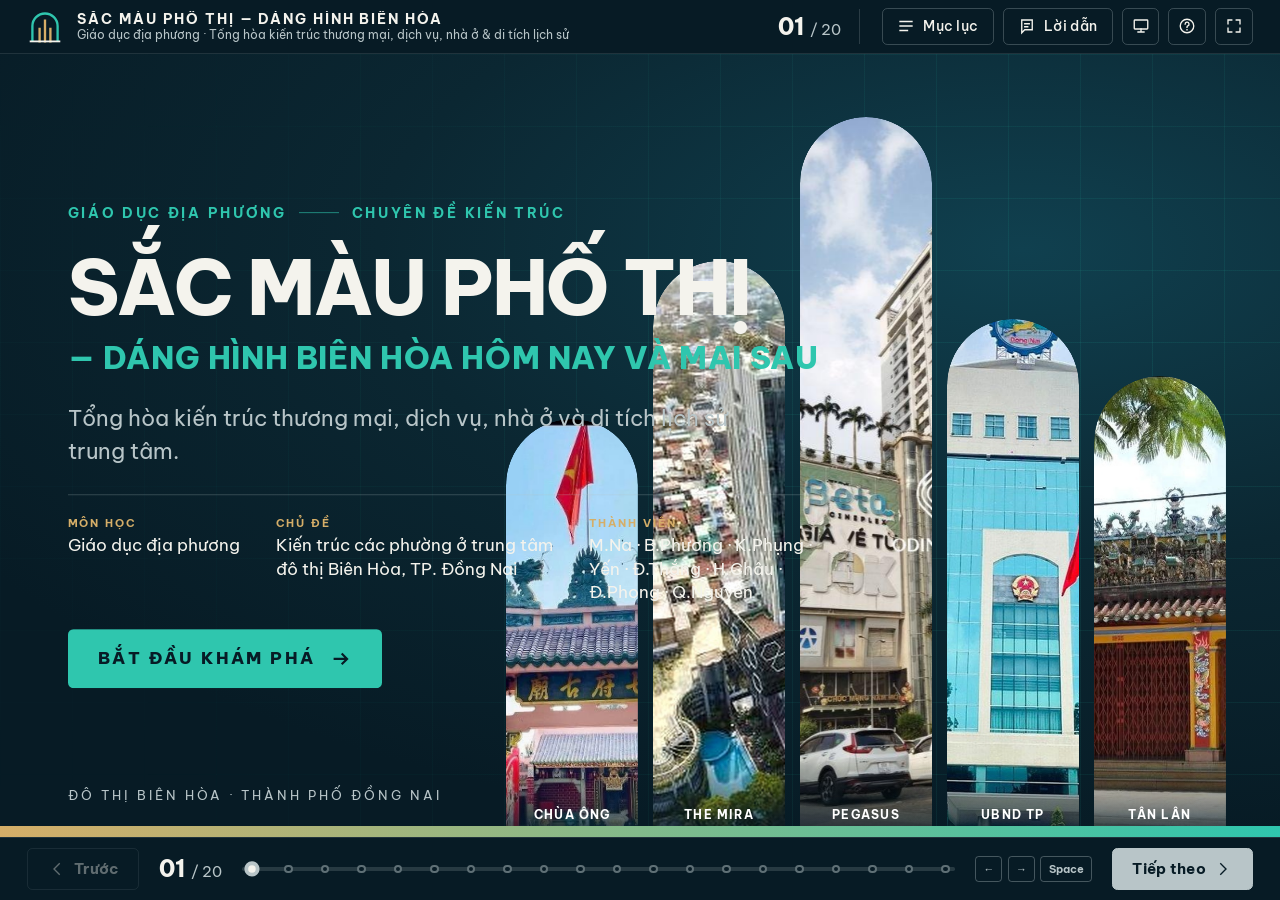
==== commit b15e8401: "Add files via upload" ====
--- a/index.html
+++ b/index.html
@@ -4,7 +4,7 @@
   <meta charset="utf-8">
   <meta name="viewport" content="width=device-width, initial-scale=1, viewport-fit=cover">
   <title>SẮC MÀU PHỐ THỊ — DÁNG HÌNH BIÊN HÒA HÔM NAY VÀ MAI SAU</title>
-  <meta name="description" content="Bài thuyết trình môn Giáo dục địa phương: Sắc màu phố thị - Dáng hình Biên Hòa hôm nay và mai sau. Tổng hòa kiến trúc thương mại, dịch vụ, nhà ở và di tích lịch sử trung tâm thành phố Biên Hòa, tỉnh Đồng Nai.">
+  <meta name="description" content="Bài thuyết trình môn Giáo dục địa phương: Sắc màu phố thị - Dáng hình Biên Hòa hôm nay và mai sau. Tổng hòa kiến trúc thương mại, dịch vụ, nhà ở và di tích lịch sử tại các phường trung tâm đô thị Biên Hòa, thành phố Đồng Nai.">
   <meta name="theme-color" content="#071B25">
   <link rel="icon" href="data:image/svg+xml,%3Csvg xmlns='http://www.w3.org/2000/svg' viewBox='0 0 32 32'%3E%3Crect width='32' height='32' fill='%23071B25'/%3E%3Cpath d='M6 28V15a10 10 0 0 1 20 0v13' fill='none' stroke='%232FC6AE' stroke-width='2.4'/%3E%3Cpath d='M12 28V17M16 28V11M20 28V17' stroke='%23D5AE68' stroke-width='2.4'/%3E%3C/svg%3E">
   <link rel="preconnect" href="https://fonts.googleapis.com">
@@ -14,11 +14,6 @@
   <link rel="stylesheet" href="style.css">
 </head>
 <body>
-
-  <!-- Banner gợi ý bản Mobile cho người xem trên điện thoại -->
-  <a href="mobile.html" class="mobile-switch-banner" id="mobileSwitchBanner">
-    <span>📱 Đang dùng điện thoại? <b>Chuyển sang Bản Mobile Guide vuốt dọc ↗</b></span>
-  </a>
 
   <!-- ============ 1. THANH ĐIỀU HƯỚNG PHÍA TRÊN ============ -->
   <header class="topbar" id="topbar">
@@ -121,9 +116,32 @@
         <div><dt><kbd>P</kbd></dt><dd>Cửa sổ người thuyết trình (màn hình phụ)</dd></div>
         <div><dt><kbd>M</kbd></dt><dd>Bật / tắt chế độ giảm chuyển động</dd></div>
         <div><dt><kbd>?</kbd></dt><dd>Mở bảng này</dd></div>
-        <div><dt><kbd>Esc</kbd></dt><dd>Đóng mục lục / hướng dẫn</dd></div>
+        <div><dt><kbd>Esc</kbd></dt><dd>Đóng mục lục / hướng dẫn / video</dd></div>
       </dl>
       <p class="modal-note">Trên điện thoại: vuốt ngang để đổi slide. Các phím tắt không hoạt động khi bạn đang nhập vào ô nhập liệu.</p>
+    </div>
+  </div>
+
+  <!-- ============ 6. CỬA SỔ PHÁT VIDEO TƯ LIỆU (BÚNG RA / THU LẠI) ============ -->
+  <div class="vid-modal" id="vidModal" aria-hidden="true">
+    <div class="vid-modal-backdrop" id="vidBackdrop"></div>
+    <div class="vid-modal-dialog" id="vidDialog">
+      <header class="vid-modal-header">
+        <div class="vid-modal-title-group">
+          <span class="vid-modal-tag"><svg viewBox="0 0 24 24"><polygon points="6 4 20 12 6 20 6 4"/></svg> <span id="vidTag">Video tư liệu</span></span>
+          <h3 class="vid-modal-title" id="vidTitle">Tiêu đề video</h3>
+        </div>
+        <button class="vid-modal-close" id="btnVidClose" type="button" aria-label="Đóng video (Esc)" title="Đóng video (Esc)">
+          <svg viewBox="0 0 24 24"><line x1="18" y1="6" x2="6" y2="18"/><line x1="6" y1="6" x2="18" y2="18"/></svg>
+          <span>Đóng (Esc)</span>
+        </button>
+      </header>
+      <div class="vid-modal-body">
+        <video id="vidPlayer" controls playsinline preload="auto"></video>
+      </div>
+      <footer class="vid-modal-footer">
+        <span>💡 Nhấn <b>Esc</b> hoặc bấm ra ngoài để thu nhỏ lại và tiếp tục trình chiếu</span>
+      </footer>
     </div>
   </div>
 
--- a/style.css
+++ b/style.css
@@ -304,7 +304,7 @@
 
 /* ================================================ Slide: DÒNG THỜI GIAN */
 .tl-wrap{flex:1;min-height:0;position:relative;display:flex;flex-direction:column}
-.tl{position:relative;flex:1;min-height:0;display:grid;grid-template-columns:repeat(13,minmax(0,1fr));padding:0 4.2rem}
+.tl{position:relative;flex:1;min-height:0;display:grid;grid-auto-flow:column;grid-auto-columns:minmax(0,1fr);grid-template-columns:repeat(var(--tl-cols, 14),minmax(0,1fr));padding:0 4.2rem}
 .tl-axis{position:absolute;left:0;right:0;top:50%;height:3px;margin-top:-1.5px;background:linear-gradient(90deg,var(--brass),var(--teal) 60%,var(--teal));transform-origin:left}
 .ev{position:relative;display:block;text-align:left;min-height:0}
 .ev .dot{position:absolute;left:50%;top:50%;width:1.8rem;height:1.8rem;margin:-.9rem 0 0 -.9rem;border-radius:50%;background:var(--ink);border:.4rem solid var(--gc);z-index:2;transition:transform var(--t-hover) var(--ease-out),background var(--t-hover)}
@@ -443,11 +443,41 @@
   .hints i{display:none}
 }
 
+/* ================================================= CỬA SỔ VIDEO TƯ LIỆU */
+.vid-thumb{position:absolute;top:3.2rem;left:7rem;z-index:20;width:17rem;height:9.6rem;padding:0;border-radius:.8rem;overflow:hidden;background:#000;border:1.5px solid rgba(47,198,174,.6);box-shadow:0 .8rem 2.4rem rgba(0,0,0,.6),0 0 1.2rem rgba(47,198,174,.25);cursor:pointer;transition:transform var(--t-hover) var(--ease-out),border-color var(--t-hover) ease,box-shadow var(--t-hover) ease}
+.vid-thumb:hover{transform:translateY(-2px) scale(1.04);border-color:var(--teal);box-shadow:0 1.2rem 3rem rgba(0,0,0,.7),0 0 2rem rgba(47,198,174,.5)}
+.vid-thumb img{width:100%;height:100%;object-fit:cover;display:block;transition:transform 320ms ease}
+.vid-thumb:hover img{transform:scale(1.08)}
+.vid-thumb-overlay{position:absolute;inset:0;background:linear-gradient(180deg,rgba(7,27,37,.35) 0%,rgba(7,27,37,.78) 100%);display:flex;flex-direction:column;justify-content:space-between;padding:.6rem .8rem}
+.vid-badge{align-self:flex-start;display:inline-flex;align-items:center;gap:.4rem;padding:.2rem .6rem;border-radius:.4rem;background:rgba(7,27,37,.8);border:1px solid rgba(47,198,174,.5);font-size:1.15rem;font-weight:700;color:var(--teal);letter-spacing:.04em;text-transform:uppercase}
+.vid-badge svg{width:1.1rem;height:1.1rem;fill:currentColor}
+.vid-play-btn{align-self:center;width:3.4rem;height:3.4rem;border-radius:50%;background:rgba(47,198,174,.92);color:var(--ink);display:flex;align-items:center;justify-content:center;box-shadow:0 .4rem 1.2rem rgba(0,0,0,.45);transition:transform 220ms var(--ease-out),background 220ms ease}
+.vid-thumb:hover .vid-play-btn{transform:scale(1.15);background:#fff;color:#0b2732}
+.vid-play-btn svg{width:1.6rem;height:1.6rem;fill:currentColor;margin-left:.2rem}
+
+/* Cửa sổ Video bung ra */
+.vid-modal{position:fixed;inset:0;z-index:999;display:flex;align-items:center;justify-content:center;visibility:hidden;opacity:0;pointer-events:none;transition:visibility 0s linear 340ms,opacity 300ms cubic-bezier(.22,.8,.24,1)}
+.vid-modal.is-open{visibility:visible;opacity:1;pointer-events:auto;transition:visibility 0s linear 0s,opacity 300ms cubic-bezier(.22,.8,.24,1)}
+.vid-modal-backdrop{position:absolute;inset:0;background:rgba(4,15,21,.86);backdrop-filter:blur(14px) saturate(140%);-webkit-backdrop-filter:blur(14px) saturate(140%)}
+.vid-modal-dialog{position:relative;z-index:2;width:min(88vw,152rem);max-width:90%;max-height:88vh;display:flex;flex-direction:column;background:#061922;border:1.5px solid rgba(47,198,174,.45);border-radius:1.4rem;overflow:hidden;box-shadow:0 3rem 8rem rgba(0,0,0,.85),0 0 4rem rgba(47,198,174,.22);transform-origin:12% 12%;transform:scale(.25);opacity:0;transition:transform 440ms cubic-bezier(.175,.885,.32,1.25),opacity 320ms ease}
+.vid-modal.is-open .vid-modal-dialog{transform:scale(1);opacity:1}
+.vid-modal.is-closing .vid-modal-dialog{transform:scale(.25);opacity:0;transition:transform 300ms cubic-bezier(.4,0,.2,1),opacity 260ms ease}
+.vid-modal.is-closing{opacity:0}
+.vid-modal-header{display:flex;align-items:center;justify-content:space-between;padding:1.4rem 2.2rem;background:rgba(11,39,50,.96);border-bottom:1px solid rgba(184,197,200,.18)}
+.vid-modal-title-group{display:flex;align-items:center;gap:1.2rem;min-width:0}
+.vid-modal-tag{display:inline-flex;align-items:center;gap:.5rem;padding:.3rem .8rem;border-radius:.4rem;background:rgba(47,198,174,.16);border:1px solid var(--teal);font-size:1.25rem;font-weight:700;color:var(--teal);letter-spacing:.03em;white-space:nowrap}
+.vid-modal-tag svg{width:1.2rem;height:1.2rem;fill:currentColor}
+.vid-modal-title{font-size:1.7rem;font-weight:700;color:#fff;white-space:nowrap;overflow:hidden;text-overflow:ellipsis}
+.vid-modal-close{display:inline-flex;align-items:center;gap:.7rem;height:3.6rem;padding:0 1.4rem;border-radius:.6rem;background:rgba(244,243,237,.08);border:1px solid rgba(184,197,200,.25);font-size:1.4rem;font-weight:600;color:var(--ivory);cursor:pointer;transition:all 180ms ease}
+.vid-modal-close svg{width:1.6rem;height:1.6rem;stroke:currentColor;stroke-width:2.2;fill:none}
+.vid-modal-close:hover{background:rgba(220,53,69,.2);border-color:rgba(220,53,69,.6);color:#ff6b7d;transform:scale(1.04)}
+.vid-modal-body{position:relative;background:#000;display:flex;align-items:center;justify-content:center;aspect-ratio:16/9;max-height:calc(88vh - 11rem)}
+.vid-modal-body video{width:100%;height:100%;max-height:100%;object-fit:contain;display:block}
+.vid-modal-footer{padding:1rem 2.2rem;background:rgba(7,27,37,.96);border-top:1px solid rgba(184,197,200,.12);font-size:1.35rem;color:var(--mist);text-align:center}
+.vid-modal-footer b{color:var(--teal)}
+
 /* ============================================================ ĐIỆN THOẠI */
 
-.mobile-switch-banner{display:none}
-html.m .mobile-switch-banner{display:flex;align-items:center;justify-content:center;background:linear-gradient(90deg,#0B2732,#13394a);border-bottom:1px solid var(--teal);padding:1rem 1.4rem;color:var(--ivory);text-decoration:none;font-size:1.45rem;font-weight:600;text-align:center;position:relative;z-index:99}
-html.m .mobile-switch-banner b{color:var(--teal);text-decoration:underline;margin-left:.4rem}
 
 html.m body{font-size:1.9rem}
 html.m .topbar{height:5.4rem;padding:0 1.4rem}
@@ -535,3 +565,5 @@
 html.m .roles-left .ph{height:auto;aspect-ratio:16/10}
 html.m .quote,html.m .roles-left .quote,html.m .her-info .quote{font-size:2.4rem}
 html.m .badge{right:1rem;bottom:1rem}
+html.m .vid-thumb{position:static;width:100%;height:18rem;margin-bottom:1.6rem}
+html.m .vid-modal-dialog{width:96vw;max-height:92vh;transform-origin:center center}
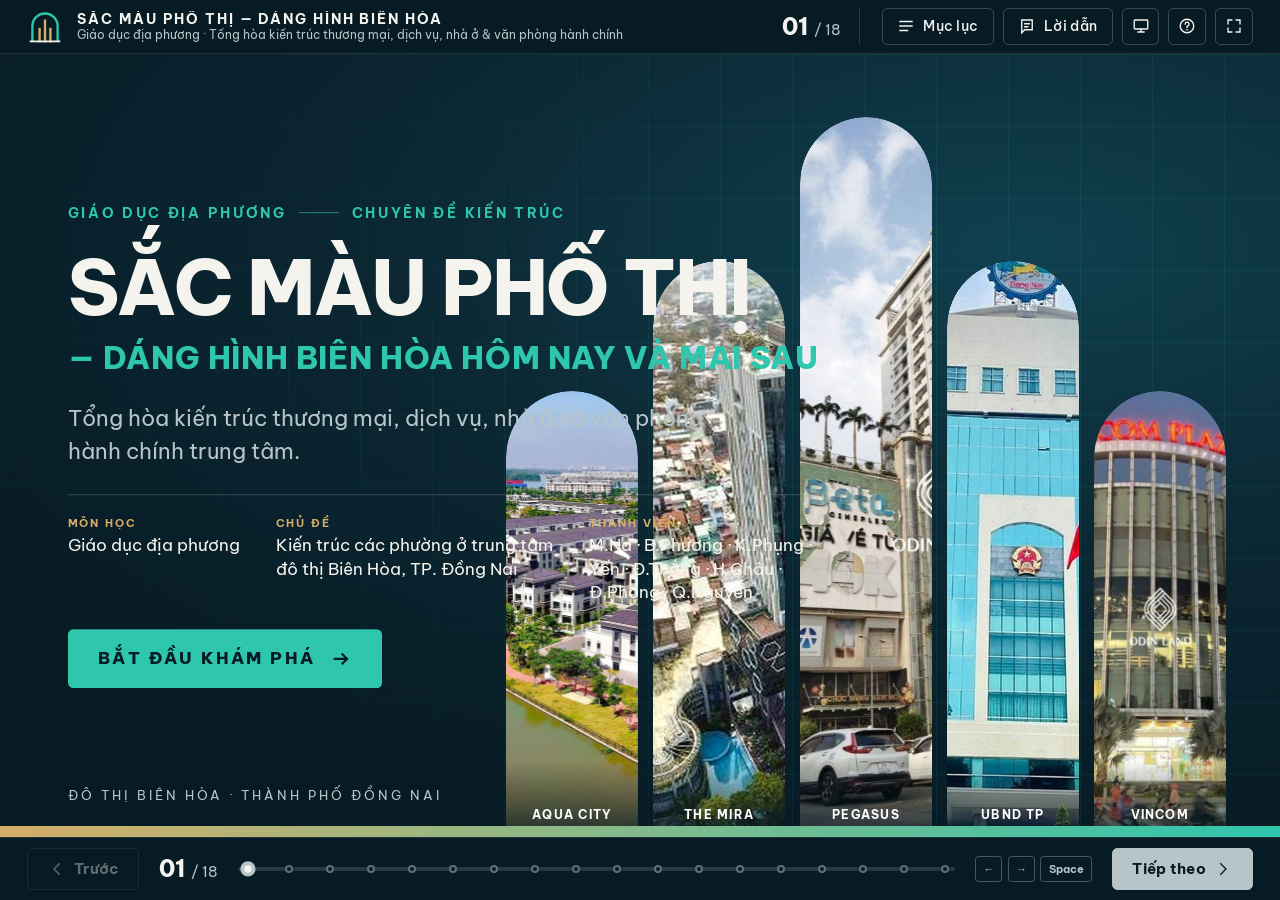
==== commit 708f4d91: "Add files via upload" ====
--- a/index.html
+++ b/index.html
@@ -1,151 +1,151 @@
-<!DOCTYPE html>
-<html lang="vi">
-<head>
-  <meta charset="utf-8">
-  <meta name="viewport" content="width=device-width, initial-scale=1, viewport-fit=cover">
-  <title>SẮC MÀU PHỐ THỊ — DÁNG HÌNH BIÊN HÒA HÔM NAY VÀ MAI SAU</title>
-  <meta name="description" content="Bài thuyết trình môn Giáo dục địa phương: Sắc màu phố thị - Dáng hình Biên Hòa hôm nay và mai sau. Tổng hòa kiến trúc thương mại, dịch vụ, nhà ở và di tích lịch sử tại các phường trung tâm đô thị Biên Hòa, thành phố Đồng Nai.">
-  <meta name="theme-color" content="#071B25">
-  <link rel="icon" href="data:image/svg+xml,%3Csvg xmlns='http://www.w3.org/2000/svg' viewBox='0 0 32 32'%3E%3Crect width='32' height='32' fill='%23071B25'/%3E%3Cpath d='M6 28V15a10 10 0 0 1 20 0v13' fill='none' stroke='%232FC6AE' stroke-width='2.4'/%3E%3Cpath d='M12 28V17M16 28V11M20 28V17' stroke='%23D5AE68' stroke-width='2.4'/%3E%3C/svg%3E">
-  <link rel="preconnect" href="https://fonts.googleapis.com">
-  <link rel="preconnect" href="https://fonts.gstatic.com" crossorigin>
-  <link href="https://fonts.googleapis.com/css2?family=Be+Vietnam+Pro:ital,wght@0,400;0,500;0,700;0,800;1,400;1,500&family=Playfair+Display:ital,wght@0,500;0,700;1,500&display=swap" rel="stylesheet">
-  <link rel="stylesheet" href="assets/fonts/fonts.css">
-  <link rel="stylesheet" href="style.css">
-</head>
-<body>
-
-  <!-- ============ 1. THANH ĐIỀU HƯỚNG PHÍA TRÊN ============ -->
-  <header class="topbar" id="topbar">
-    <div class="brand">
-      <svg class="logo" viewBox="0 0 40 40" aria-hidden="true">
-        <path d="M6 36V19a14 14 0 0 1 28 0v17" fill="none" stroke="#2FC6AE" stroke-width="2.6"/>
-        <path d="M14 36V22M20 36V13M26 36V22" stroke="#D5AE68" stroke-width="2.6" stroke-linecap="square"/>
-        <path d="M3 36h34" stroke="#F4F3ED" stroke-width="2"/>
-      </svg>
-      <div class="brand-text">
-        <strong>SẮC MÀU PHỐ THỊ — DÁNG HÌNH BIÊN HÒA</strong>
-        <span>Giáo dục địa phương · Tổng hòa kiến trúc thương mại, dịch vụ, nhà ở &amp; di tích lịch sử</span>
-      </div>
-    </div>
-    <div class="top-actions">
-      <div class="counter counter-top" aria-hidden="true"><b data-cur>01</b><span>/ <i data-total>20</i></span></div>
-      <button class="btn" id="btnToc" type="button" aria-haspopup="dialog" data-tip="Mục lục (T)">
-        <svg viewBox="0 0 24 24" aria-hidden="true"><path d="M4 6h16M4 12h16M4 18h10"/></svg><span class="lbl">Mục lục</span>
-      </button>
-      <button class="btn" id="btnNotes" type="button" aria-pressed="false" data-tip="Lời dẫn thuyết trình (N)">
-        <svg viewBox="0 0 24 24" aria-hidden="true"><path d="M5 4h14v13H9l-4 4z"/><path d="M9 9h6M9 13h4"/></svg><span class="lbl">Lời dẫn</span>
-      </button>
-      <button class="btn icon" id="btnPresenter" type="button" data-tip="Cửa sổ người thuyết trình (P)" aria-label="Mở cửa sổ người thuyết trình">
-        <svg viewBox="0 0 24 24" aria-hidden="true"><rect x="3" y="4" width="18" height="12" rx="1"/><path d="M8 20h8M12 16v4"/></svg>
-      </button>
-      <button class="btn icon" id="btnHelp" type="button" data-tip="Phím tắt (?)" aria-label="Hướng dẫn phím tắt">
-        <svg viewBox="0 0 24 24" aria-hidden="true"><circle cx="12" cy="12" r="9"/><path d="M9.5 9.5a2.6 2.6 0 1 1 3.6 2.4c-.8.4-1.1.9-1.1 1.8M12 17v.01"/></svg>
-      </button>
-      <button class="btn icon primary-ghost" id="btnFs" type="button" data-tip="Toàn màn hình (F)" aria-label="Bật / tắt toàn màn hình">
-        <svg class="i-enter" viewBox="0 0 24 24" aria-hidden="true"><path d="M4 9V4h5M20 9V4h-5M4 15v5h5M20 15v5h-5"/></svg>
-        <svg class="i-exit" viewBox="0 0 24 24" aria-hidden="true"><path d="M9 4v5H4M15 4v5h5M9 20v-5H4M15 20v-5h5"/></svg>
-      </button>
-    </div>
-  </header>
-
-  <!-- ============ 2. KHU VỰC TRÌNH CHIẾU TRUNG TÂM ============ -->
-  <main class="stage-wrap" id="stageWrap">
-    <div class="stage" id="stage" aria-live="off"></div>
-
-    <!-- Bảng lời dẫn (thu gọn / mở) -->
-    <aside class="notes" id="notes" aria-label="Lời dẫn thuyết trình" aria-hidden="true">
-      <div class="notes-head">
-        <b>Lời dẫn thuyết trình</b>
-        <span class="notes-slide" id="notesSlide"></span>
-        <button class="btn icon sm" id="notesClose" type="button" aria-label="Thu gọn lời dẫn" data-tip="Thu gọn (N)">
-          <svg viewBox="0 0 24 24" aria-hidden="true"><path d="M6 9l6 6 6-6"/></svg>
-        </button>
-      </div>
-      <div class="notes-body" id="notesBody"></div>
-    </aside>
-
-    <div class="toast" id="toast" role="status" aria-live="polite"></div>
-  </main>
-
-  <!-- ============ 3. KHU VỰC ĐIỀU KHIỂN ============ -->
-  <footer class="controls" id="controls">
-    <button class="btn nav" id="btnPrev" type="button" data-tip="Slide trước (←)">
-      <svg viewBox="0 0 24 24" aria-hidden="true"><path d="M15 5l-7 7 7 7"/></svg><span class="lbl">Trước</span>
-    </button>
-    <div class="counter" aria-label="Vị trí slide"><b data-cur>01</b><span>/ <i data-total>20</i></span></div>
-    <div class="progress" id="progress" role="progressbar" aria-valuemin="1" aria-valuemax="20" aria-valuenow="1">
-      <div class="track"><div class="fill" id="progFill"></div></div>
-      <div class="ticks" id="ticks"></div>
-    </div>
-    <div class="hints" aria-hidden="true">
-      <kbd>←</kbd><kbd>→</kbd><kbd>Space</kbd><i></i><kbd>F</kbd><kbd>T</kbd><kbd>N</kbd>
-    </div>
-    <button class="btn nav primary" id="btnNext" type="button" data-tip="Slide tiếp theo (→ / Space)">
-      <span class="lbl">Tiếp theo</span><svg viewBox="0 0 24 24" aria-hidden="true"><path d="M9 5l7 7-7 7"/></svg>
-    </button>
-  </footer>
-
-  <!-- Mục lục -->
-  <div class="overlay" id="tocOverlay" hidden>
-    <div class="scrim" data-close></div>
-    <nav class="drawer" role="dialog" aria-modal="true" aria-label="Mục lục slide">
-      <div class="drawer-head">
-        <div><small>Mục lục</small><b>Chọn slide để chuyển ngay</b></div>
-        <button class="btn icon" type="button" data-close aria-label="Đóng mục lục"><svg viewBox="0 0 24 24" aria-hidden="true"><path d="M6 6l12 12M18 6L6 18"/></svg></button>
-      </div>
-      <div class="drawer-body" id="tocBody"></div>
-    </nav>
-  </div>
-
-  <!-- Hướng dẫn phím tắt -->
-  <div class="overlay center" id="helpOverlay" hidden>
-    <div class="scrim" data-close></div>
-    <div class="modal" role="dialog" aria-modal="true" aria-label="Phím tắt">
-      <div class="drawer-head">
-        <div><small>Hướng dẫn</small><b>Phím tắt &amp; thao tác</b></div>
-        <button class="btn icon" type="button" data-close aria-label="Đóng"><svg viewBox="0 0 24 24" aria-hidden="true"><path d="M6 6l12 12M18 6L6 18"/></svg></button>
-      </div>
-      <dl class="keys">
-        <div><dt><kbd>→</kbd> <kbd>Space</kbd> <kbd>PgDn</kbd></dt><dd>Slide tiếp theo</dd></div>
-        <div><dt><kbd>←</kbd> <kbd>PgUp</kbd></dt><dd>Slide trước</dd></div>
-        <div><dt><kbd>Home</kbd> / <kbd>End</kbd></dt><dd>Về slide đầu / đến slide cuối</dd></div>
-        <div><dt><kbd>F</kbd></dt><dd>Bật / tắt toàn màn hình</dd></div>
-        <div><dt><kbd>T</kbd></dt><dd>Mở mục lục</dd></div>
-        <div><dt><kbd>N</kbd></dt><dd>Mở / thu gọn lời dẫn thuyết trình</dd></div>
-        <div><dt><kbd>P</kbd></dt><dd>Cửa sổ người thuyết trình (màn hình phụ)</dd></div>
-        <div><dt><kbd>M</kbd></dt><dd>Bật / tắt chế độ giảm chuyển động</dd></div>
-        <div><dt><kbd>?</kbd></dt><dd>Mở bảng này</dd></div>
-        <div><dt><kbd>Esc</kbd></dt><dd>Đóng mục lục / hướng dẫn / video</dd></div>
-      </dl>
-      <p class="modal-note">Trên điện thoại: vuốt ngang để đổi slide. Các phím tắt không hoạt động khi bạn đang nhập vào ô nhập liệu.</p>
-    </div>
-  </div>
-
-  <!-- ============ 6. CỬA SỔ PHÁT VIDEO TƯ LIỆU (BÚNG RA / THU LẠI) ============ -->
-  <div class="vid-modal" id="vidModal" aria-hidden="true">
-    <div class="vid-modal-backdrop" id="vidBackdrop"></div>
-    <div class="vid-modal-dialog" id="vidDialog">
-      <header class="vid-modal-header">
-        <div class="vid-modal-title-group">
-          <span class="vid-modal-tag"><svg viewBox="0 0 24 24"><polygon points="6 4 20 12 6 20 6 4"/></svg> <span id="vidTag">Video tư liệu</span></span>
-          <h3 class="vid-modal-title" id="vidTitle">Tiêu đề video</h3>
-        </div>
-        <button class="vid-modal-close" id="btnVidClose" type="button" aria-label="Đóng video (Esc)" title="Đóng video (Esc)">
-          <svg viewBox="0 0 24 24"><line x1="18" y1="6" x2="6" y2="18"/><line x1="6" y1="6" x2="18" y2="18"/></svg>
-          <span>Đóng (Esc)</span>
-        </button>
-      </header>
-      <div class="vid-modal-body">
-        <video id="vidPlayer" controls playsinline preload="auto"></video>
-      </div>
-      <footer class="vid-modal-footer">
-        <span>💡 Nhấn <b>Esc</b> hoặc bấm ra ngoài để thu nhỏ lại và tiếp tục trình chiếu</span>
-      </footer>
-    </div>
-  </div>
-
-  <noscript><p style="padding:4rem;color:#F4F3ED">Website trình chiếu cần bật JavaScript để hoạt động.</p></noscript>
-  <script src="script.js"></script>
-</body>
-</html>
+<!DOCTYPE html>
+<html lang="vi">
+<head>
+  <meta charset="utf-8">
+  <meta name="viewport" content="width=device-width, initial-scale=1, viewport-fit=cover">
+  <title>SẮC MÀU PHỐ THỊ — DÁNG HÌNH BIÊN HÒA HÔM NAY VÀ MAI SAU</title>
+  <meta name="description" content="Bài thuyết trình môn Giáo dục địa phương: Sắc màu phố thị - Dáng hình Biên Hòa hôm nay và mai sau. Tổng hòa kiến trúc thương mại, dịch vụ, nhà ở và văn phòng hành chính tại các phường trung tâm đô thị Biên Hòa, thành phố Đồng Nai.">
+  <meta name="theme-color" content="#071B25">
+  <link rel="icon" href="data:image/svg+xml,%3Csvg xmlns='http://www.w3.org/2000/svg' viewBox='0 0 32 32'%3E%3Crect width='32' height='32' fill='%23071B25'/%3E%3Cpath d='M6 28V15a10 10 0 0 1 20 0v13' fill='none' stroke='%232FC6AE' stroke-width='2.4'/%3E%3Cpath d='M12 28V17M16 28V11M20 28V17' stroke='%23D5AE68' stroke-width='2.4'/%3E%3C/svg%3E">
+  <link rel="preconnect" href="https://fonts.googleapis.com">
+  <link rel="preconnect" href="https://fonts.gstatic.com" crossorigin>
+  <link href="https://fonts.googleapis.com/css2?family=Be+Vietnam+Pro:ital,wght@0,400;0,500;0,700;0,800;1,400;1,500&family=Playfair+Display:ital,wght@0,500;0,700;1,500&display=swap" rel="stylesheet">
+  <link rel="stylesheet" href="assets/fonts/fonts.css">
+  <link rel="stylesheet" href="style.css">
+</head>
+<body>
+
+  <!-- ============ 1. THANH ĐIỀU HƯỚNG PHÍA TRÊN ============ -->
+  <header class="topbar" id="topbar">
+    <div class="brand">
+      <svg class="logo" viewBox="0 0 40 40" aria-hidden="true">
+        <path d="M6 36V19a14 14 0 0 1 28 0v17" fill="none" stroke="#2FC6AE" stroke-width="2.6"/>
+        <path d="M14 36V22M20 36V13M26 36V22" stroke="#D5AE68" stroke-width="2.6" stroke-linecap="square"/>
+        <path d="M3 36h34" stroke="#F4F3ED" stroke-width="2"/>
+      </svg>
+      <div class="brand-text">
+        <strong>SẮC MÀU PHỐ THỊ — DÁNG HÌNH BIÊN HÒA</strong>
+        <span>Giáo dục địa phương · Tổng hòa kiến trúc thương mại, dịch vụ, nhà ở &amp; văn phòng hành chính</span>
+      </div>
+    </div>
+    <div class="top-actions">
+      <div class="counter counter-top" aria-hidden="true"><b data-cur>01</b><span>/ <i data-total>18</i></span></div>
+      <button class="btn" id="btnToc" type="button" aria-haspopup="dialog" data-tip="Mục lục (T)">
+        <svg viewBox="0 0 24 24" aria-hidden="true"><path d="M4 6h16M4 12h16M4 18h10"/></svg><span class="lbl">Mục lục</span>
+      </button>
+      <button class="btn" id="btnNotes" type="button" aria-pressed="false" data-tip="Lời dẫn thuyết trình (N)">
+        <svg viewBox="0 0 24 24" aria-hidden="true"><path d="M5 4h14v13H9l-4 4z"/><path d="M9 9h6M9 13h4"/></svg><span class="lbl">Lời dẫn</span>
+      </button>
+      <button class="btn icon" id="btnPresenter" type="button" data-tip="Cửa sổ người thuyết trình (P)" aria-label="Mở cửa sổ người thuyết trình">
+        <svg viewBox="0 0 24 24" aria-hidden="true"><rect x="3" y="4" width="18" height="12" rx="1"/><path d="M8 20h8M12 16v4"/></svg>
+      </button>
+      <button class="btn icon" id="btnHelp" type="button" data-tip="Phím tắt (?)" aria-label="Hướng dẫn phím tắt">
+        <svg viewBox="0 0 24 24" aria-hidden="true"><circle cx="12" cy="12" r="9"/><path d="M9.5 9.5a2.6 2.6 0 1 1 3.6 2.4c-.8.4-1.1.9-1.1 1.8M12 17v.01"/></svg>
+      </button>
+      <button class="btn icon primary-ghost" id="btnFs" type="button" data-tip="Toàn màn hình (F)" aria-label="Bật / tắt toàn màn hình">
+        <svg class="i-enter" viewBox="0 0 24 24" aria-hidden="true"><path d="M4 9V4h5M20 9V4h-5M4 15v5h5M20 15v5h-5"/></svg>
+        <svg class="i-exit" viewBox="0 0 24 24" aria-hidden="true"><path d="M9 4v5H4M15 4v5h5M9 20v-5H4M15 20v-5h5"/></svg>
+      </button>
+    </div>
+  </header>
+
+  <!-- ============ 2. KHU VỰC TRÌNH CHIẾU TRUNG TÂM ============ -->
+  <main class="stage-wrap" id="stageWrap">
+    <div class="stage" id="stage" aria-live="off"></div>
+
+    <!-- Bảng lời dẫn (thu gọn / mở) -->
+    <aside class="notes" id="notes" aria-label="Lời dẫn thuyết trình" aria-hidden="true">
+      <div class="notes-head">
+        <b>Lời dẫn thuyết trình</b>
+        <span class="notes-slide" id="notesSlide"></span>
+        <button class="btn icon sm" id="notesClose" type="button" aria-label="Thu gọn lời dẫn" data-tip="Thu gọn (N)">
+          <svg viewBox="0 0 24 24" aria-hidden="true"><path d="M6 9l6 6 6-6"/></svg>
+        </button>
+      </div>
+      <div class="notes-body" id="notesBody"></div>
+    </aside>
+
+    <div class="toast" id="toast" role="status" aria-live="polite"></div>
+  </main>
+
+  <!-- ============ 3. KHU VỰC ĐIỀU KHIỂN ============ -->
+  <footer class="controls" id="controls">
+    <button class="btn nav" id="btnPrev" type="button" data-tip="Slide trước (←)">
+      <svg viewBox="0 0 24 24" aria-hidden="true"><path d="M15 5l-7 7 7 7"/></svg><span class="lbl">Trước</span>
+    </button>
+    <div class="counter" aria-label="Vị trí slide"><b data-cur>01</b><span>/ <i data-total>18</i></span></div>
+    <div class="progress" id="progress" role="progressbar" aria-valuemin="1" aria-valuemax="18" aria-valuenow="1">
+      <div class="track"><div class="fill" id="progFill"></div></div>
+      <div class="ticks" id="ticks"></div>
+    </div>
+    <div class="hints" aria-hidden="true">
+      <kbd>←</kbd><kbd>→</kbd><kbd>Space</kbd><i></i><kbd>F</kbd><kbd>T</kbd><kbd>N</kbd>
+    </div>
+    <button class="btn nav primary" id="btnNext" type="button" data-tip="Slide tiếp theo (→ / Space)">
+      <span class="lbl">Tiếp theo</span><svg viewBox="0 0 24 24" aria-hidden="true"><path d="M9 5l7 7-7 7"/></svg>
+    </button>
+  </footer>
+
+  <!-- Mục lục -->
+  <div class="overlay" id="tocOverlay" hidden>
+    <div class="scrim" data-close></div>
+    <nav class="drawer" role="dialog" aria-modal="true" aria-label="Mục lục slide">
+      <div class="drawer-head">
+        <div><small>Mục lục</small><b>Chọn slide để chuyển ngay</b></div>
+        <button class="btn icon" type="button" data-close aria-label="Đóng mục lục"><svg viewBox="0 0 24 24" aria-hidden="true"><path d="M6 6l12 12M18 6L6 18"/></svg></button>
+      </div>
+      <div class="drawer-body" id="tocBody"></div>
+    </nav>
+  </div>
+
+  <!-- Hướng dẫn phím tắt -->
+  <div class="overlay center" id="helpOverlay" hidden>
+    <div class="scrim" data-close></div>
+    <div class="modal" role="dialog" aria-modal="true" aria-label="Phím tắt">
+      <div class="drawer-head">
+        <div><small>Hướng dẫn</small><b>Phím tắt &amp; thao tác</b></div>
+        <button class="btn icon" type="button" data-close aria-label="Đóng"><svg viewBox="0 0 24 24" aria-hidden="true"><path d="M6 6l12 12M18 6L6 18"/></svg></button>
+      </div>
+      <dl class="keys">
+        <div><dt><kbd>→</kbd> <kbd>Space</kbd> <kbd>PgDn</kbd></dt><dd>Slide tiếp theo</dd></div>
+        <div><dt><kbd>←</kbd> <kbd>PgUp</kbd></dt><dd>Slide trước</dd></div>
+        <div><dt><kbd>Home</kbd> / <kbd>End</kbd></dt><dd>Về slide đầu / đến slide cuối</dd></div>
+        <div><dt><kbd>F</kbd></dt><dd>Bật / tắt toàn màn hình</dd></div>
+        <div><dt><kbd>T</kbd></dt><dd>Mở mục lục</dd></div>
+        <div><dt><kbd>N</kbd></dt><dd>Mở / thu gọn lời dẫn thuyết trình</dd></div>
+        <div><dt><kbd>P</kbd></dt><dd>Cửa sổ người thuyết trình (màn hình phụ)</dd></div>
+        <div><dt><kbd>M</kbd></dt><dd>Bật / tắt chế độ giảm chuyển động</dd></div>
+        <div><dt><kbd>?</kbd></dt><dd>Mở bảng này</dd></div>
+        <div><dt><kbd>Esc</kbd></dt><dd>Đóng mục lục / hướng dẫn / video</dd></div>
+      </dl>
+      <p class="modal-note">Trên điện thoại: vuốt ngang để đổi slide. Các phím tắt không hoạt động khi bạn đang nhập vào ô nhập liệu.</p>
+    </div>
+  </div>
+
+  <!-- ============ 6. CỬA SỔ PHÁT VIDEO TƯ LIỆU (BÚNG RA / THU LẠI) ============ -->
+  <div class="vid-modal" id="vidModal" aria-hidden="true">
+    <div class="vid-modal-backdrop" id="vidBackdrop"></div>
+    <div class="vid-modal-dialog" id="vidDialog">
+      <header class="vid-modal-header">
+        <div class="vid-modal-title-group">
+          <span class="vid-modal-tag"><svg viewBox="0 0 24 24"><polygon points="6 4 20 12 6 20 6 4"/></svg> <span id="vidTag">Video tư liệu</span></span>
+          <h3 class="vid-modal-title" id="vidTitle">Tiêu đề video</h3>
+        </div>
+        <button class="vid-modal-close" id="btnVidClose" type="button" aria-label="Đóng video (Esc)" title="Đóng video (Esc)">
+          <svg viewBox="0 0 24 24"><line x1="18" y1="6" x2="6" y2="18"/><line x1="6" y1="6" x2="18" y2="18"/></svg>
+          <span>Đóng (Esc)</span>
+        </button>
+      </header>
+      <div class="vid-modal-body">
+        <video id="vidPlayer" controls playsinline preload="auto"></video>
+      </div>
+      <footer class="vid-modal-footer">
+        <span>💡 Nhấn <b>Esc</b> hoặc bấm ra ngoài để thu nhỏ lại và tiếp tục trình chiếu</span>
+      </footer>
+    </div>
+  </div>
+
+  <noscript><p style="padding:4rem;color:#F4F3ED">Website trình chiếu cần bật JavaScript để hoạt động.</p></noscript>
+  <script src="script.js"></script>
+</body>
+</html>
--- a/style.css
+++ b/style.css
@@ -274,7 +274,7 @@
 .ov-top{display:flex;justify-content:space-between;align-items:flex-end;gap:6rem;margin-bottom:3rem}
 .ov-top .title{max-width:90rem}
 .ov-top .lead{max-width:66rem;font-size:2rem}
-.ov-grid{flex:1;min-height:0;display:grid;grid-template-columns:repeat(4,minmax(0,1fr));gap:2.2rem}
+.ov-grid{flex:1;min-height:0;display:grid;grid-template-columns:repeat(var(--ov-cols,3),minmax(0,1fr));gap:2.6rem}
 .ov-col{display:flex;flex-direction:column;min-height:0;background:var(--card);border:1px solid var(--line);border-top:.6rem solid var(--gc);padding:2.4rem 2.2rem;gap:1.6rem}
 .ov-col header{display:flex;flex-direction:column;gap:.6rem}
 .ov-col header b{font-size:1.3rem;font-weight:700;letter-spacing:.18em;color:var(--gc);text-transform:uppercase}
@@ -304,7 +304,7 @@
 
 /* ================================================ Slide: DÒNG THỜI GIAN */
 .tl-wrap{flex:1;min-height:0;position:relative;display:flex;flex-direction:column}
-.tl{position:relative;flex:1;min-height:0;display:grid;grid-auto-flow:column;grid-auto-columns:minmax(0,1fr);grid-template-columns:repeat(var(--tl-cols, 14),minmax(0,1fr));padding:0 4.2rem}
+.tl{position:relative;flex:1;min-height:0;display:grid;grid-auto-flow:column;grid-auto-columns:minmax(0,1fr);grid-template-columns:repeat(var(--tl-cols, 10),minmax(0,1fr));padding:0 4.2rem}
 .tl-axis{position:absolute;left:0;right:0;top:50%;height:3px;margin-top:-1.5px;background:linear-gradient(90deg,var(--brass),var(--teal) 60%,var(--teal));transform-origin:left}
 .ev{position:relative;display:block;text-align:left;min-height:0}
 .ev .dot{position:absolute;left:50%;top:50%;width:1.8rem;height:1.8rem;margin:-.9rem 0 0 -.9rem;border-radius:50%;background:var(--ink);border:.4rem solid var(--gc);z-index:2;transition:transform var(--t-hover) var(--ease-out),background var(--t-hover)}
